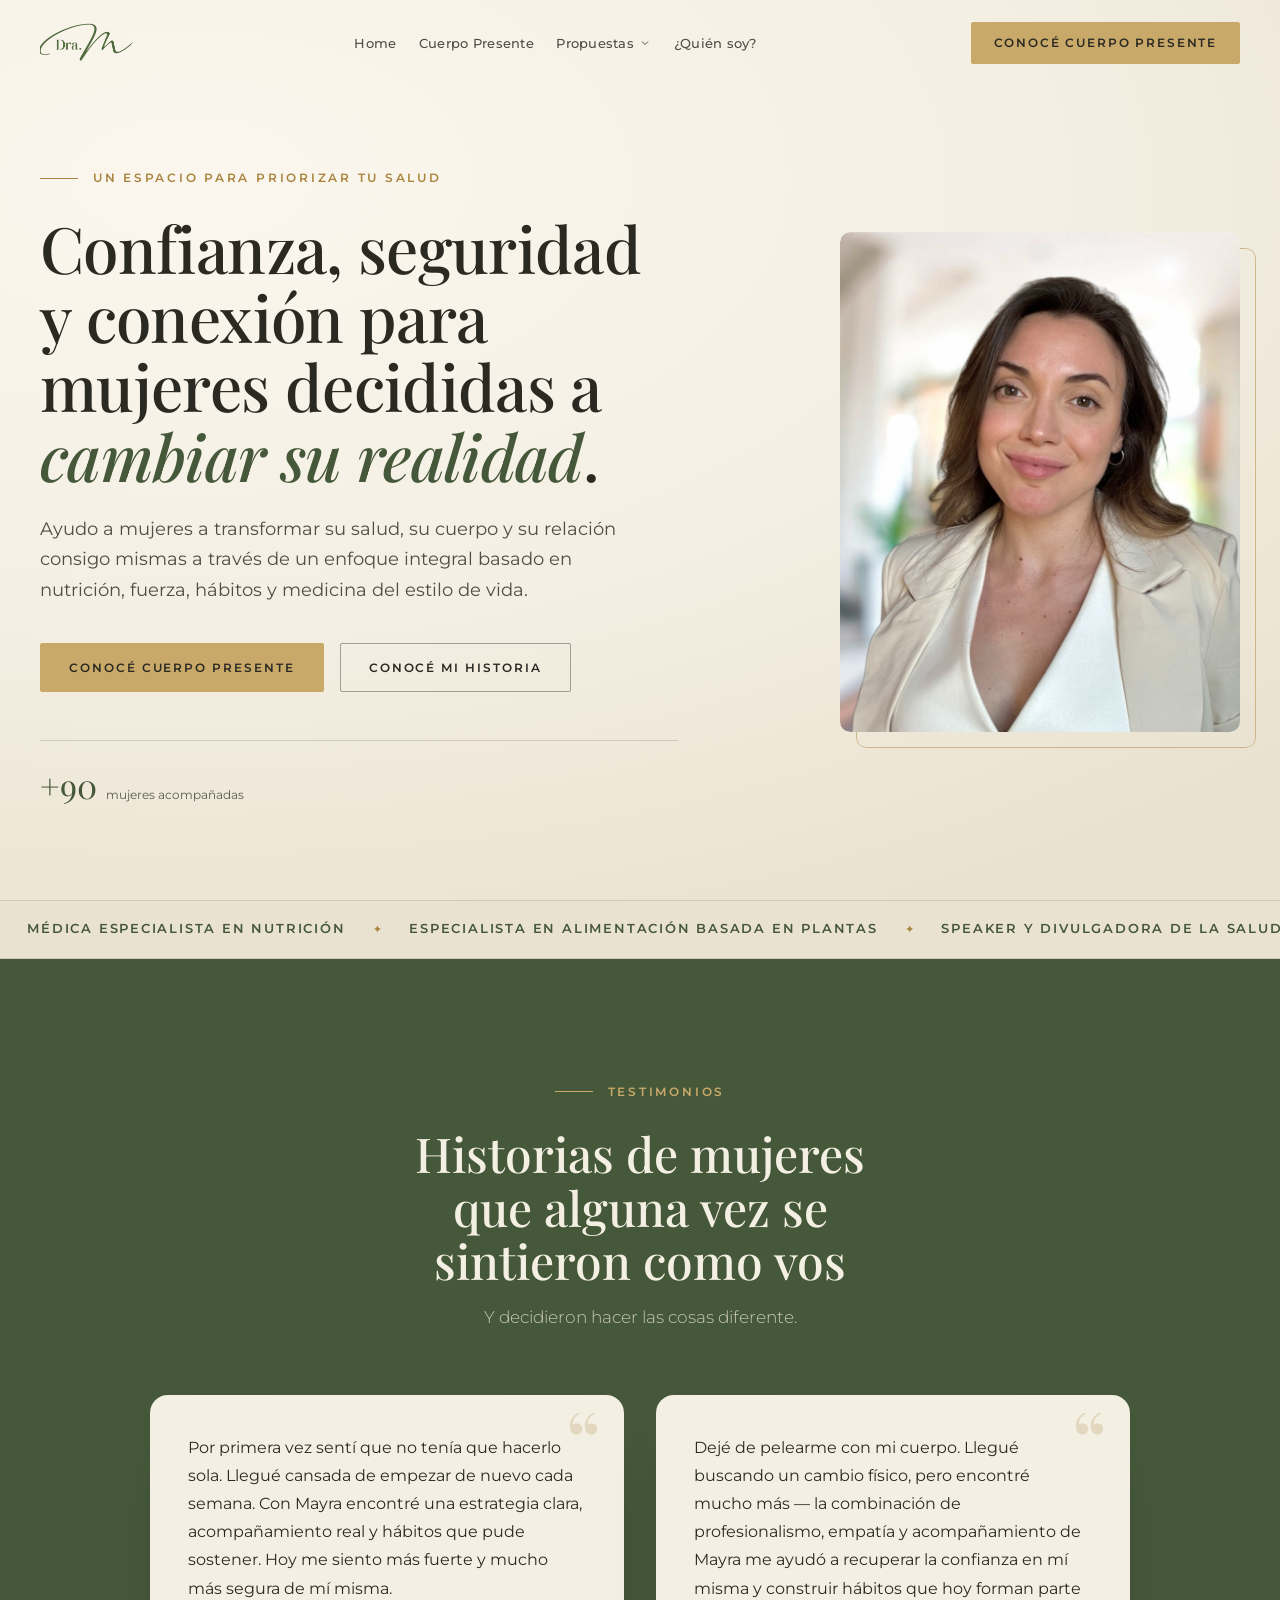
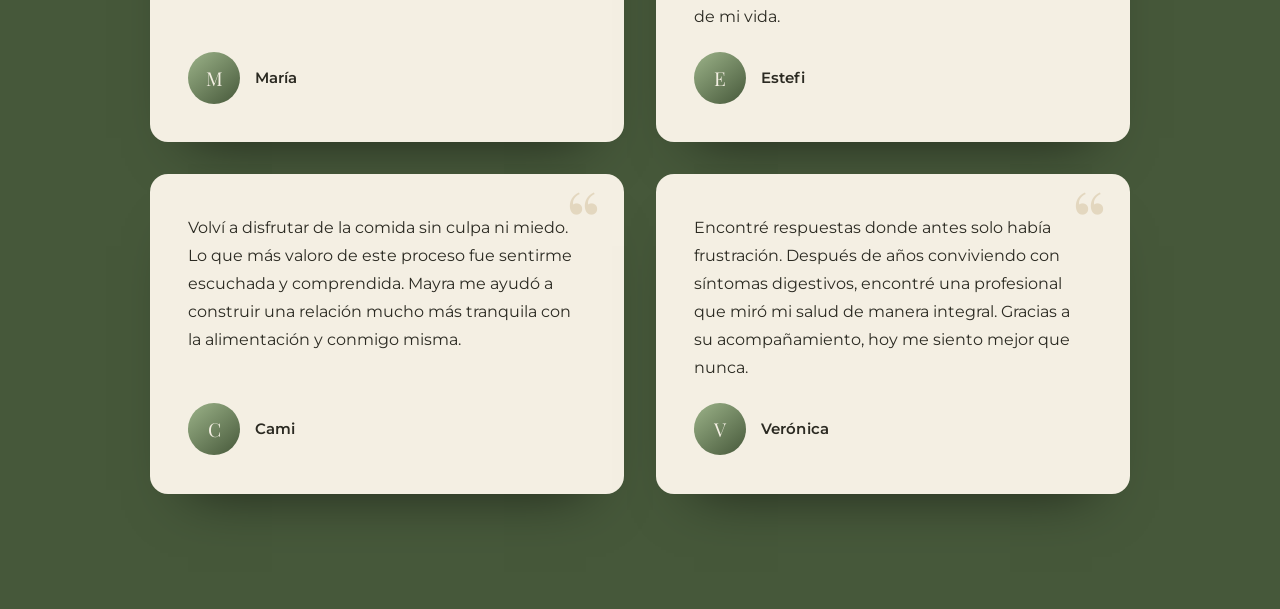
==== index.html @ 10504faf "Hero con retrato + banda de credenciales + sección testimonios - Hero a dos columnas con retrato (ef" ====
<!DOCTYPE html>
<html lang="es" class="no-js">
<head>
  <meta charset="UTF-8" />
  <meta name="viewport" content="width=device-width, initial-scale=1" />
  <title>Dra. Mayra González | Nutrición y Transformación Integral para Mujeres</title>
  <meta name="description" content="Médica especialista en nutrición. Ayudo a mujeres a transformar su salud, su cuerpo y su relación consigo mismas desde un enfoque integral: nutrición, fuerza, hábitos y medicina del estilo de vida." />
  <meta name="theme-color" content="#F4EFE3" />
  <link rel="icon" href="img/favicon.ico" sizes="any" />
  <link rel="icon" href="img/icon.png" type="image/png" />
  <link rel="apple-touch-icon" href="img/apple-icon.png" />

  <!-- Marca la clase js cuanto antes: sin JS, el contenido se ve igual -->
  <script>document.documentElement.className = document.documentElement.className.replace('no-js','js');</script>

  <link rel="preconnect" href="https://fonts.googleapis.com" />
  <link rel="preconnect" href="https://fonts.gstatic.com" crossorigin />
  <link href="https://fonts.googleapis.com/css2?family=Playfair+Display:ital,wght@0,400;0,500;0,600;1,400&family=Montserrat:wght@300;400;500;600&display=swap" rel="stylesheet" />

  <style>
    :root{
      --cream:#F4EFE3;
      --paper:#EAE2D0;
      --olive:#46583A;
      --sage:#9CB389;
      --ink:#2B2A22;
      --gold:#C9A96A;          /* dorado claro: solo sobre fondo oscuro */
      --gold-deep:#A9843F;     /* dorado con contraste: sobre crema */
      --hero-shade:rgba(31,29,22,.62);
      --hero-shade-strong:rgba(31,29,22,.82);
      --serif:"Playfair Display", Georgia, "Times New Roman", serif;
      --sans:"Montserrat", ui-sans-serif, system-ui, -apple-system, "Segoe UI", sans-serif;
    }

    *,*::before,*::after{box-sizing:border-box;}
    html{-webkit-text-size-adjust:100%;}
    body{
      margin:0;
      font-family:var(--sans);
      color:var(--ink);
      background:var(--cream);
      font-weight:400;
      line-height:1.6;
      -webkit-font-smoothing:antialiased;
    }
    img{max-width:100%;display:block;}
    a{color:inherit;}

    /* Accesible: saltar al contenido */
    .skip{
      position:absolute;left:-999px;top:0;z-index:200;
      background:var(--ink);color:var(--cream);
      padding:.75rem 1.25rem;border-radius:0 0 4px 0;text-decoration:none;
    }
    .skip:focus{left:0;}

    :focus-visible{
      outline:2px solid var(--gold);
      outline-offset:3px;
      border-radius:2px;
    }

    .wrap{width:min(1200px,100% - 3rem);margin-inline:auto;}

    /* ---------- Header ---------- */
    .site-header{
      position:absolute;inset:0 0 auto 0;z-index:50;
      padding-top:env(safe-area-inset-top);
    }
    .nav{
      display:flex;align-items:center;justify-content:space-between;gap:1.25rem;
      padding-block:1.25rem;flex-wrap:nowrap;
    }
    .brand{display:inline-flex;align-items:center;}
    .brand img{height:46px;width:auto;}
    .brand:focus-visible{outline-offset:6px;}

    .nav-links{
      display:flex;align-items:center;gap:1.4rem;list-style:none;margin:0;padding:0;
      flex-wrap:nowrap;
    }
    .nav-links a{
      text-decoration:none;color:rgba(43,42,34,.82);white-space:nowrap;
      font-size:.82rem;font-weight:500;letter-spacing:.02em;
      transition:color .25s ease;
    }
    .nav-links a:hover{color:var(--gold-deep);}

    /* Desplegable "Propuestas" */
    .has-menu{position:relative;}
    .nav-disclosure{
      display:inline-flex;align-items:center;gap:.35rem;
      background:none;border:0;cursor:pointer;padding:0;font-family:inherit;
      color:rgba(43,42,34,.82);font-size:.82rem;font-weight:500;letter-spacing:.02em;
      transition:color .25s ease;
    }
    .nav-disclosure:hover{color:var(--gold-deep);}
    .nav-disclosure svg{width:12px;height:12px;transition:transform .25s ease;}
    .has-menu:hover .nav-disclosure svg,
    .nav-disclosure[aria-expanded="true"] svg{transform:rotate(180deg);}

    .submenu{
      position:absolute;top:100%;left:50%;
      transform:translateX(-50%) translateY(8px);
      min-width:196px;list-style:none;margin:0;padding:.4rem;
      background:#FBF7EE;border:1px solid rgba(43,42,34,.1);border-radius:10px;
      box-shadow:0 20px 40px -22px rgba(43,42,34,.45);
      opacity:0;visibility:hidden;pointer-events:none;
      transition:opacity .2s ease,transform .2s ease;
      z-index:60;
    }
    .has-menu:hover .submenu,
    .has-menu:focus-within .submenu,
    .submenu.open{
      opacity:1;visibility:visible;pointer-events:auto;
      transform:translateX(-50%) translateY(4px);
    }
    /* puente invisible para no perder el hover en el hueco */
    .has-menu::after{content:"";position:absolute;top:100%;left:0;right:0;height:12px;}
    .submenu a{
      display:block;padding:.55rem .7rem;border-radius:6px;text-decoration:none;
      color:rgba(43,42,34,.85);font-size:.82rem;white-space:nowrap;
      transition:background-color .2s ease,color .2s ease;
    }
    .submenu a:hover{background:var(--paper);color:var(--olive);}

    .btn{
      display:inline-flex;align-items:center;justify-content:center;gap:.55em;
      font-family:var(--sans);font-weight:600;
      font-size:.72rem;letter-spacing:.16em;text-transform:uppercase;
      padding:.95em 1.9em;border-radius:2px;text-decoration:none;cursor:pointer;
      transition:background-color .28s ease,color .28s ease,border-color .28s ease,transform .28s ease;
      touch-action:manipulation;
    }
    .btn-primary{
      background:var(--gold);color:var(--ink);border:1px solid var(--gold);
    }
    .btn-primary:hover{background:#d9bd83;border-color:#d9bd83;}
    .btn-ghost{
      background:transparent;color:var(--ink);border:1px solid rgba(43,42,34,.4);
    }
    .btn-ghost:hover{border-color:var(--olive);color:var(--olive);}

    .nav-cta{white-space:nowrap;}

    /* Botón hamburguesa (solo móvil) */
    .nav-toggle{
      display:none;background:none;border:0;cursor:pointer;padding:.4rem;
      color:var(--ink);
    }
    .nav-toggle svg{display:block;width:26px;height:26px;}

    /* ---------- Hero ---------- */
    .hero{
      position:relative;
      min-height:100svh;
      display:flex;align-items:center;
      color:var(--ink);
      overflow:hidden;
      padding-block:8rem 4rem;
    }
    .hero::before{
      content:"";position:absolute;inset:0;
      background:
        radial-gradient(120% 90% at 15% 20%, #FBF7EE 0%, var(--cream) 55%, var(--paper) 100%);
      z-index:0;
    }
    .hero-inner{
      position:relative;z-index:1;
      display:grid;grid-template-columns:1.05fr .82fr;
      gap:clamp(2rem,5vw,5rem);align-items:center;
    }
    .hero-copy{max-width:40rem;}

    .hero-portrait{
      position:relative;margin:0;justify-self:end;align-self:center;
      width:100%;max-width:400px;aspect-ratio:4/5;
    }
    .hero-portrait img{
      position:relative;z-index:1;width:100%;height:100%;
      object-fit:cover;object-position:center 20%;
      border-radius:10px;
      box-shadow:0 34px 60px -34px rgba(43,42,34,.5);
    }
    .hero-portrait::before{
      content:"";position:absolute;inset:0;z-index:0;
      transform:translate(16px,16px);
      border:1px solid var(--gold-deep);opacity:.5;
      border-radius:10px;
    }

    .eyebrow{
      display:inline-flex;align-items:center;gap:.9rem;
      font-size:.72rem;letter-spacing:.24em;text-transform:uppercase;
      color:var(--gold-deep);font-weight:600;margin:0 0 1.6rem;
    }
    .eyebrow::before{
      content:"";width:2.4rem;height:1px;background:var(--gold-deep);display:inline-block;
    }

    .hero h1{
      font-family:var(--serif);
      font-weight:500;
      font-size:clamp(2.3rem,5.4vw,4rem);
      line-height:1.08;
      letter-spacing:-.01em;
      margin:0 0 1.5rem;
      text-wrap:balance;
    }
    .hero h1 em{font-style:italic;color:var(--olive);}

    .hero-lead{
      font-size:clamp(1rem,1.4vw,1.15rem);
      line-height:1.7;
      color:rgba(43,42,34,.82);
      max-width:36rem;
      font-weight:400;
      margin:0 0 2.4rem;
    }

    .hero-actions{display:flex;flex-wrap:wrap;gap:1rem;align-items:center;}
    .btn-lg{font-size:.76rem;padding:1.1em 2.3em;}

    /* Prueba social / credibilidad */
    .trust{
      display:flex;flex-wrap:wrap;align-items:center;gap:1.5rem 2.2rem;
      margin-top:3rem;padding-top:1.8rem;
      border-top:1px solid rgba(43,42,34,.16);
    }
    .trust-stat{display:flex;align-items:baseline;gap:.55rem;flex:none;}
    .trust-stat .num{
      font-family:var(--serif);font-size:2.1rem;line-height:1;color:var(--olive);
      font-variant-numeric:tabular-nums;
    }
    .trust-stat .lbl{
      font-size:.78rem;line-height:1.25;color:rgba(43,42,34,.75);max-width:9rem;
    }
    .trust-divider{width:1px;align-self:stretch;min-height:3.6rem;background:rgba(43,42,34,.16);}
    .trust-creds{list-style:none;margin:0;padding:0;display:flex;flex-direction:column;gap:.55rem;}
    .trust-cred{
      display:flex;align-items:center;gap:.55rem;margin:0;
      font-size:.82rem;color:rgba(43,42,34,.8);letter-spacing:.01em;
    }
    .trust-cred svg{width:15px;height:15px;color:var(--gold-deep);flex:none;}

    /* Indicador de scroll */
    .scroll-cue{
      position:absolute;left:50%;bottom:1.6rem;transform:translateX(-50%);
      z-index:1;display:flex;flex-direction:column;align-items:center;gap:.5rem;
      color:rgba(43,42,34,.5);font-size:.62rem;letter-spacing:.22em;text-transform:uppercase;
    }
    .scroll-cue span{width:1px;height:2.4rem;background:linear-gradient(rgba(43,42,34,.45),transparent);}

    /* ---------- Reveal (mejora progresiva; sin JS todo se ve) ---------- */
    .js .reveal{opacity:0;transform:translateY(22px);}
    .reveal.in{opacity:1;transform:none;transition:opacity .9s ease,transform .9s ease;}
    /* Entrada del retrato: se revela de izquierda a derecha, como una ventana */
    .js .hero-portrait img,
    .js .hero-portrait::before{
      animation:windowReveal 1.25s cubic-bezier(.76,0,.24,1) .2s both;
    }
    @keyframes windowReveal{
      from{clip-path:inset(0 100% 0 0 round 10px);}
      to{clip-path:inset(0 0 0 0 round 10px);}
    }

    /* ---------- Banda de credenciales (marquee) ---------- */
    .marquee{
      overflow:hidden;background:var(--paper);
      border-block:1px solid rgba(43,42,34,.12);
      padding-block:1.15rem;
    }
    .marquee-track{
      display:flex;width:max-content;
      animation:marqueeScroll 38s linear infinite;
    }
    .marquee:hover .marquee-track{animation-play-state:paused;}
    .marquee-group{display:flex;align-items:center;flex:none;}
    .m-item{
      font-size:.8rem;letter-spacing:.14em;text-transform:uppercase;
      color:var(--olive);font-weight:600;white-space:nowrap;padding-inline:1.7rem;
    }
    .m-sep{color:var(--gold-deep);font-size:.7rem;}
    @keyframes marqueeScroll{
      from{transform:translateX(0);}
      to{transform:translateX(-50%);}
    }

    /* ---------- Testimonios ---------- */
    .testimonios{
      background:var(--olive);color:var(--cream);
      padding-block:clamp(4.5rem,9vw,8rem);
    }
    .eyebrow--light{color:var(--gold);justify-content:center;}
    .eyebrow--light::before{background:var(--gold);}
    .testi-head{text-align:center;max-width:42rem;margin:0 auto clamp(2.75rem,5vw,4.25rem);}
    .testi-head h2{
      font-family:var(--serif);font-weight:500;
      font-size:clamp(1.9rem,3.8vw,3rem);line-height:1.12;
      margin:0 0 1rem;text-wrap:balance;color:var(--cream);
    }
    .testi-sub{margin:0;font-size:1.05rem;font-weight:300;color:rgba(244,239,227,.75);}

    .testi-grid{
      display:grid;grid-template-columns:repeat(2,1fr);
      gap:clamp(1.25rem,2.5vw,2rem);max-width:980px;margin-inline:auto;
    }
    .testi-card{
      position:relative;margin:0;display:flex;flex-direction:column;gap:1.4rem;
      background:var(--cream);color:var(--ink);
      border-radius:18px;padding:clamp(1.75rem,3vw,2.5rem);
      box-shadow:0 34px 55px -38px rgba(0,0,0,.6);
      overflow:hidden;
    }
    .testi-card::before{
      content:"\201C";position:absolute;top:.1rem;right:1.4rem;
      font-family:var(--serif);font-size:5.5rem;line-height:1;
      color:var(--gold-deep);opacity:.22;
    }
    .testi-quote{
      margin:0;font-size:1.02rem;line-height:1.72;position:relative;z-index:1;
    }
    .testi-person{display:flex;align-items:center;gap:.9rem;margin-top:auto;}
    .testi-avatar{
      width:52px;height:52px;border-radius:50%;flex:none;overflow:hidden;
      display:grid;place-items:center;
      background:linear-gradient(140deg,var(--sage),var(--olive));
      color:var(--cream);font-family:var(--serif);font-size:1.2rem;
    }
    .testi-avatar img{width:100%;height:100%;object-fit:cover;}
    .testi-name{font-weight:600;font-size:.95rem;letter-spacing:.01em;}

    /* Tarjetas placeholder (para completar después) */
    .testi-card.is-placeholder{background:#EFE8D6;}
    .testi-quote.ph{color:rgba(43,42,34,.5);font-style:italic;}
    .testi-avatar.ph{
      background:transparent;border:1.5px dashed rgba(43,42,34,.3);
      color:rgba(43,42,34,.45);font-family:var(--sans);font-weight:400;
    }
    .testi-name.ph{color:rgba(43,42,34,.5);font-style:italic;font-weight:500;}

    @media (max-width:720px){
      .testi-grid{grid-template-columns:1fr;max-width:34rem;}
    }
    .reveal.d1{transition-delay:.08s;}
    .reveal.d2{transition-delay:.16s;}
    .reveal.d3{transition-delay:.24s;}
    .reveal.d4{transition-delay:.32s;}

    /* ---------- Móvil ---------- */
    @media (max-width:920px){
      .nav-toggle{display:inline-flex;}
      .nav-links,.nav-cta{display:none;}
      .nav-links.open{
        display:flex;flex-direction:column;align-items:flex-start;gap:1.25rem;
        position:absolute;top:100%;left:0;right:0;
        background:var(--ink);padding:1.5rem;
      }
      .nav-links.open a{color:var(--cream);font-size:1rem;}
      .nav-links.open .has-menu{width:100%;}
      .nav-links.open .nav-disclosure{color:var(--cream);font-size:1rem;}
      .nav-links.open .has-menu::after{display:none;}
      .nav-links.open .submenu{
        position:static;transform:none;opacity:1;visibility:visible;pointer-events:auto;
        background:transparent;border:0;box-shadow:none;padding:.5rem 0 0 1rem;min-width:0;
      }
      .nav-links.open .submenu a{color:rgba(244,239,227,.82);font-size:.95rem;padding:.4rem 0;}
      .hero{padding-block:7rem 5rem;}
      .trust{gap:1.2rem 1.5rem;}
      .trust-divider{display:none;}
    }

    @media (max-width:820px){
      .hero{padding-block:6.5rem 4rem;}
      .hero-inner{grid-template-columns:1fr;gap:2.5rem;text-align:center;}
      .hero-copy{max-width:38rem;margin-inline:auto;}
      .eyebrow{justify-content:center;}
      .hero-lead{margin-inline:auto;}
      .hero-actions,.trust{justify-content:center;}
      .hero-portrait{order:-1;justify-self:center;max-width:290px;}
      .hero-portrait::before{transform:translate(12px,12px);}
    }

    @media (prefers-reduced-motion:reduce){
      *{animation:none !important;}
      .reveal,.reveal.in{opacity:1 !important;transform:none !important;transition:none !important;}
      html{scroll-behavior:auto;}
    }
  </style>
</head>
<body>
  <a class="skip" href="#hero">Saltar al contenido</a>

  <header class="site-header">
    <div class="wrap nav">
      <a class="brand" href="/" aria-label="Dra. Mayra González — inicio">
        <img src="img/logo.png" alt="Dra. Mayra González" width="800" height="366" />
      </a>

      <nav aria-label="Navegación principal">
        <ul class="nav-links" id="menu">
          <li><a href="/">Home</a></li>
          <li><a href="https://dramayragonzalez.vercel.app/cuerpo-presente">Cuerpo Presente</a></li>
          <li class="has-menu">
            <button class="nav-disclosure" type="button" aria-expanded="false" aria-haspopup="true" aria-controls="submenu-propuestas">
              Propuestas
              <svg viewBox="0 0 24 24" fill="none" stroke="currentColor" stroke-width="2" aria-hidden="true"><polyline points="6 9 12 15 18 9"/></svg>
            </button>
            <ul class="submenu" id="submenu-propuestas">
              <li><a href="https://dramayragonzalez.vercel.app/mentorias-1-1">Mentorías 1:1</a></li>
              <li><a href="https://dramayragonzalez.vercel.app/cursos-y-talleres">Cursos &amp; Talleres</a></li>
            </ul>
          </li>
          <li><a href="https://dramayragonzalez.vercel.app/quien-soy">¿Quién soy?</a></li>
        </ul>
      </nav>

      <a class="btn btn-primary nav-cta" href="https://dramayragonzalez.vercel.app/cuerpo-presente">Conocé Cuerpo Presente</a>

      <button class="nav-toggle" type="button" aria-label="Abrir menú" aria-expanded="false" aria-controls="menu">
        <svg viewBox="0 0 24 24" fill="none" stroke="currentColor" stroke-width="1.6" aria-hidden="true">
          <line x1="3" y1="7" x2="21" y2="7"/><line x1="3" y1="12" x2="21" y2="12"/><line x1="3" y1="17" x2="21" y2="17"/>
        </svg>
      </button>
    </div>
  </header>

  <main id="hero">
    <section class="hero" aria-labelledby="hero-title">
      <div class="wrap hero-inner">
        <div class="hero-copy">
          <p class="eyebrow reveal">Un espacio para priorizar tu salud</p>

          <h1 id="hero-title" class="reveal d1">
            Confianza, seguridad y conexión para mujeres decididas a <em>cambiar su realidad</em>.
          </h1>

          <p class="hero-lead reveal d2">
            Ayudo a mujeres a transformar su salud, su cuerpo y su relación consigo mismas
            a través de un enfoque integral basado en nutrición, fuerza, hábitos y medicina
            del estilo de vida.
          </p>

          <div class="hero-actions reveal d3">
            <a class="btn btn-primary btn-lg" href="https://dramayragonzalez.vercel.app/cuerpo-presente">Conocé Cuerpo Presente</a>
            <a class="btn btn-ghost btn-lg" href="https://dramayragonzalez.vercel.app/quien-soy">Conocé mi historia</a>
          </div>

          <div class="trust reveal d4">
            <div class="trust-stat">
              <span class="num">+90</span>
              <span class="lbl">mujeres acompañadas</span>
            </div>
          </div>
        </div>

        <figure class="hero-portrait">
          <img src="img/dra-mayra.png" alt="Dra. Mayra González, médica especialista en nutrición" width="1024" height="1024" />
        </figure>
      </div>
    </section>

    <!-- Banda de credenciales en loop infinito -->
    <section class="marquee" aria-label="Credenciales de la Dra. Mayra González">
      <div class="marquee-track">
        <div class="marquee-group">
          <span class="m-item">Médica especialista en Nutrición</span><span class="m-sep" aria-hidden="true">✦</span>
          <span class="m-item">Especialista en Alimentación Basada en Plantas</span><span class="m-sep" aria-hidden="true">✦</span>
          <span class="m-item">Speaker y Divulgadora de la salud</span><span class="m-sep" aria-hidden="true">✦</span>
          <span class="m-item">Médica especialista en Nutrición</span><span class="m-sep" aria-hidden="true">✦</span>
          <span class="m-item">Especialista en Alimentación Basada en Plantas</span><span class="m-sep" aria-hidden="true">✦</span>
          <span class="m-item">Speaker y Divulgadora de la salud</span><span class="m-sep" aria-hidden="true">✦</span>
        </div>
        <div class="marquee-group" aria-hidden="true">
          <span class="m-item">Médica especialista en Nutrición</span><span class="m-sep">✦</span>
          <span class="m-item">Especialista en Alimentación Basada en Plantas</span><span class="m-sep">✦</span>
          <span class="m-item">Speaker y Divulgadora de la salud</span><span class="m-sep">✦</span>
          <span class="m-item">Médica especialista en Nutrición</span><span class="m-sep">✦</span>
          <span class="m-item">Especialista en Alimentación Basada en Plantas</span><span class="m-sep">✦</span>
          <span class="m-item">Speaker y Divulgadora de la salud</span><span class="m-sep">✦</span>
        </div>
      </div>
    </section>

    <section class="testimonios" aria-labelledby="testi-title">
      <div class="wrap">
        <div class="testi-head reveal">
          <p class="eyebrow eyebrow--light">Testimonios</p>
          <h2 id="testi-title">Historias de mujeres que alguna vez se sintieron como vos</h2>
          <p class="testi-sub">Y decidieron hacer las cosas diferente.</p>
        </div>

        <div class="testi-grid">
          <!-- Testimonio 1 (real) -->
          <figure class="testi-card reveal d1">
            <blockquote class="testi-quote">Por primera vez sentí que no tenía que hacerlo sola. Llegué cansada de empezar de nuevo cada semana. Con Mayra encontré una estrategia clara, acompañamiento real y hábitos que pude sostener. Hoy me siento más fuerte y mucho más segura de mí misma.</blockquote>
            <figcaption class="testi-person">
              <!-- FOTO: reemplazá este div por <img src="img/testi-maria.jpg" alt="María" /> -->
              <div class="testi-avatar" aria-hidden="true">M</div>
              <span class="testi-name">María</span>
            </figcaption>
          </figure>

          <!-- Testimonio 2 (real) -->
          <figure class="testi-card reveal d2">
            <blockquote class="testi-quote">Dejé de pelearme con mi cuerpo. Llegué buscando un cambio físico, pero encontré mucho más — la combinación de profesionalismo, empatía y acompañamiento de Mayra me ayudó a recuperar la confianza en mí misma y construir hábitos que hoy forman parte de mi vida.</blockquote>
            <figcaption class="testi-person">
              <!-- FOTO: reemplazá este div por <img src="img/testi-estefi.jpg" alt="Estefi" /> -->
              <div class="testi-avatar" aria-hidden="true">E</div>
              <span class="testi-name">Estefi</span>
            </figcaption>
          </figure>

          <!-- Testimonio 3 (real) -->
          <figure class="testi-card reveal d3">
            <blockquote class="testi-quote">Volví a disfrutar de la comida sin culpa ni miedo. Lo que más valoro de este proceso fue sentirme escuchada y comprendida. Mayra me ayudó a construir una relación mucho más tranquila con la alimentación y conmigo misma.</blockquote>
            <figcaption class="testi-person">
              <!-- FOTO: reemplazá este div por <img src="img/testi-cami.jpg" alt="Cami" /> -->
              <div class="testi-avatar" aria-hidden="true">C</div>
              <span class="testi-name">Cami</span>
            </figcaption>
          </figure>

          <!-- Testimonio 4 (real) -->
          <figure class="testi-card reveal d4">
            <blockquote class="testi-quote">Encontré respuestas donde antes solo había frustración. Después de años conviviendo con síntomas digestivos, encontré una profesional que miró mi salud de manera integral. Gracias a su acompañamiento, hoy me siento mejor que nunca.</blockquote>
            <figcaption class="testi-person">
              <!-- FOTO: reemplazá este div por <img src="img/testi-veronica.jpg" alt="Verónica" /> -->
              <div class="testi-avatar" aria-hidden="true">V</div>
              <span class="testi-name">Verónica</span>
            </figcaption>
          </figure>
        </div>
      </div>
    </section>
  </main>

  <script>
    // Menú móvil
    (function(){
      var btn = document.querySelector('.nav-toggle');
      var menu = document.getElementById('menu');
      if(btn && menu){
        btn.addEventListener('click', function(){
          var open = menu.classList.toggle('open');
          btn.setAttribute('aria-expanded', open ? 'true' : 'false');
          btn.setAttribute('aria-label', open ? 'Cerrar menú' : 'Abrir menú');
        });
      }
    })();

    // Desplegable "Propuestas" (clic para teclado/touch)
    (function(){
      var disc = document.querySelector('.nav-disclosure');
      var sub = document.getElementById('submenu-propuestas');
      if(!disc || !sub) return;
      disc.addEventListener('click', function(e){
        e.preventDefault();
        var open = sub.classList.toggle('open');
        disc.setAttribute('aria-expanded', open ? 'true' : 'false');
      });
      document.addEventListener('click', function(e){
        if(!disc.parentNode.contains(e.target)){
          sub.classList.remove('open'); disc.setAttribute('aria-expanded','false');
        }
      });
      document.addEventListener('keydown', function(e){
        if(e.key === 'Escape'){
          sub.classList.remove('open'); disc.setAttribute('aria-expanded','false');
        }
      });
    })();

    // Reveal como mejora progresiva (respeta reduced-motion)
    (function(){
      var reduce = window.matchMedia('(prefers-reduced-motion: reduce)').matches;
      var els = document.querySelectorAll('.reveal');
      if(reduce || !('IntersectionObserver' in window)){
        els.forEach(function(el){ el.classList.add('in'); });
        return;
      }
      var io = new IntersectionObserver(function(entries){
        entries.forEach(function(e){
          if(e.isIntersecting){ e.target.classList.add('in'); io.unobserve(e.target); }
        });
      }, {threshold:.15});
      els.forEach(function(el){ io.observe(el); });
    })();
  </script>
</body>
</html>
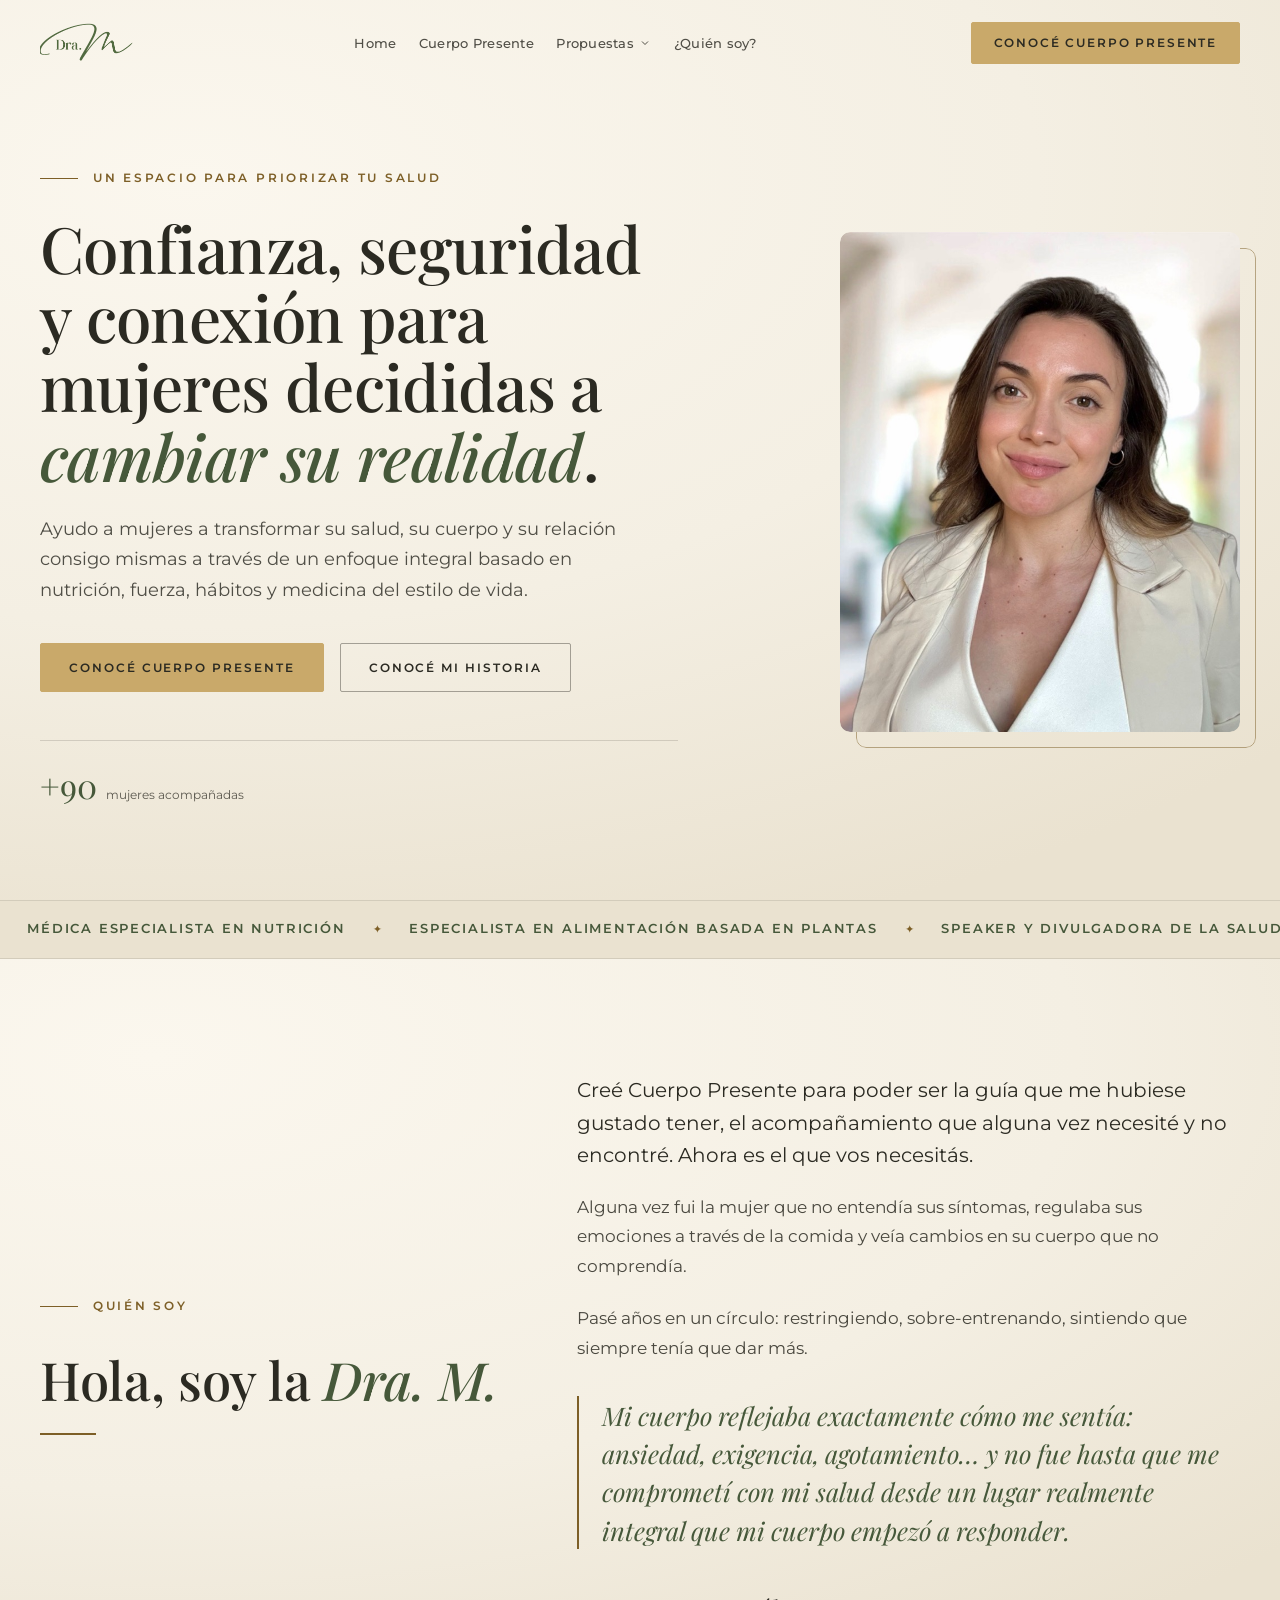
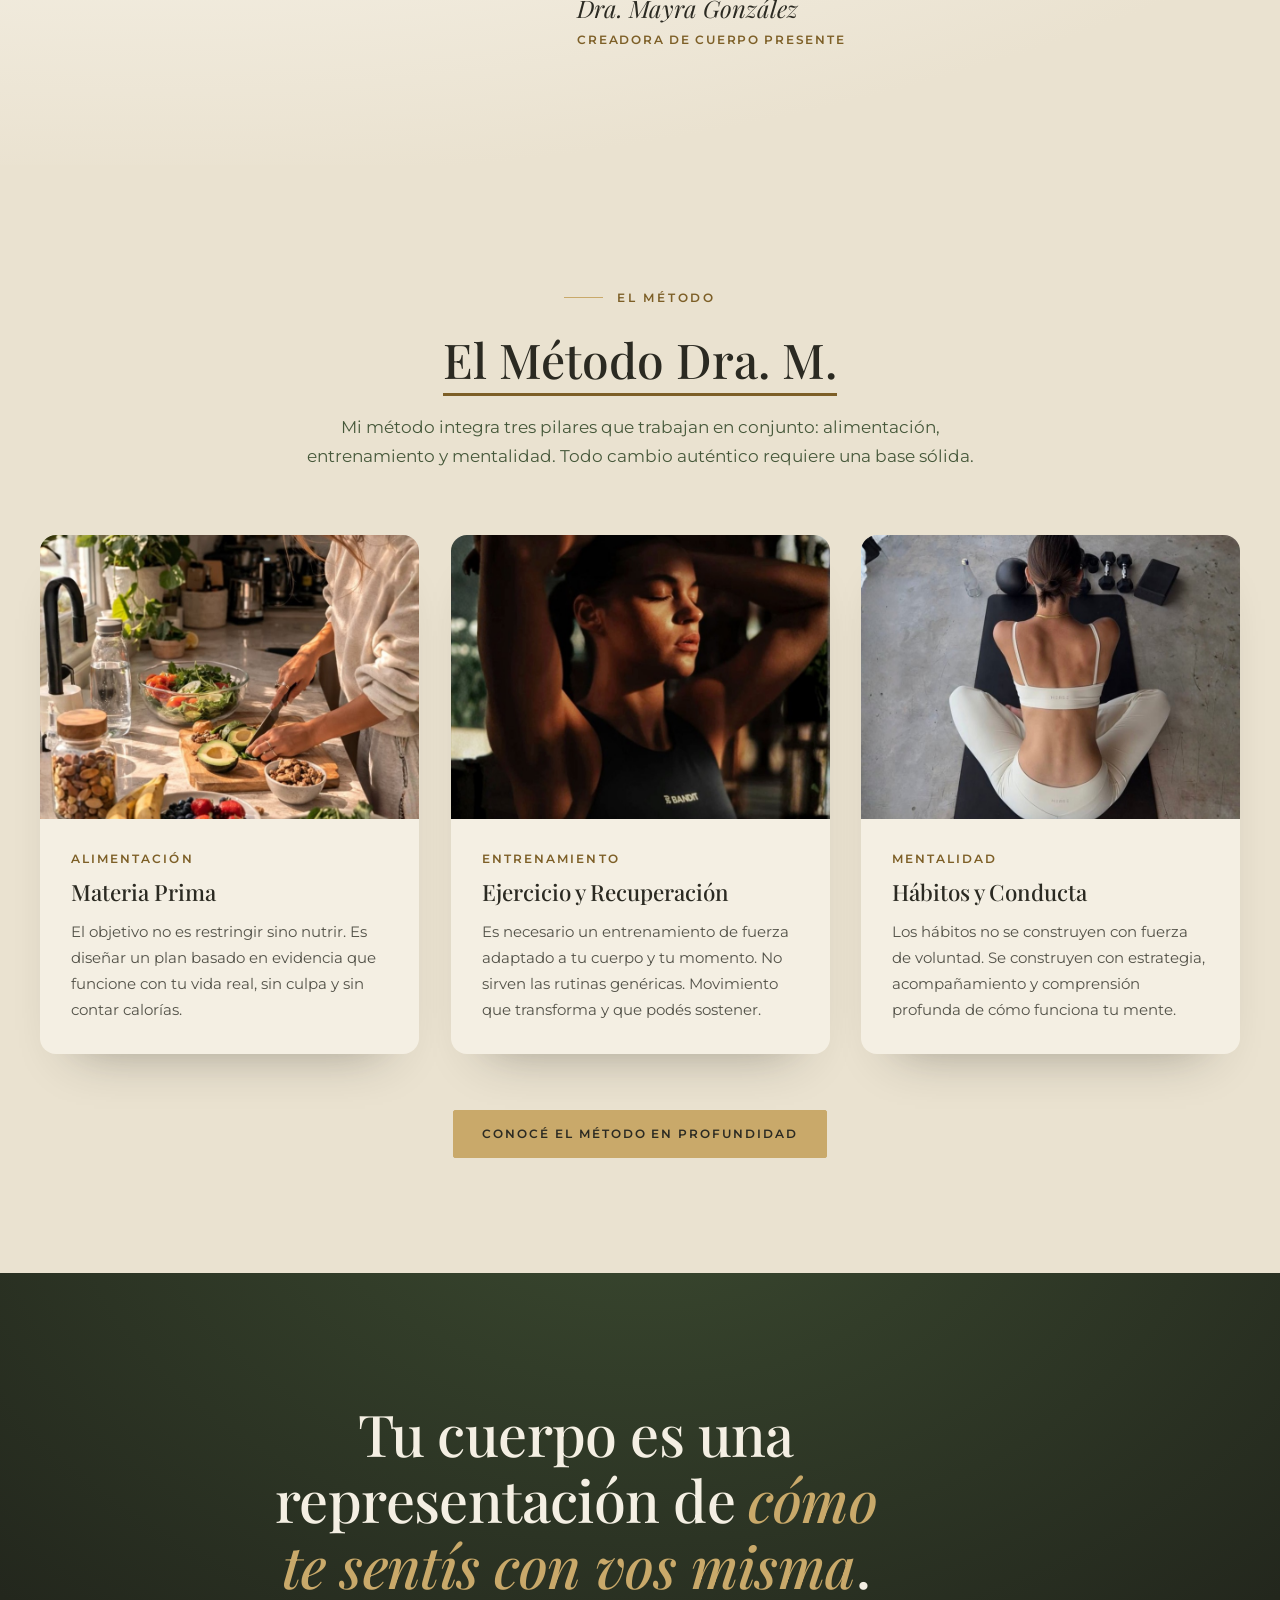
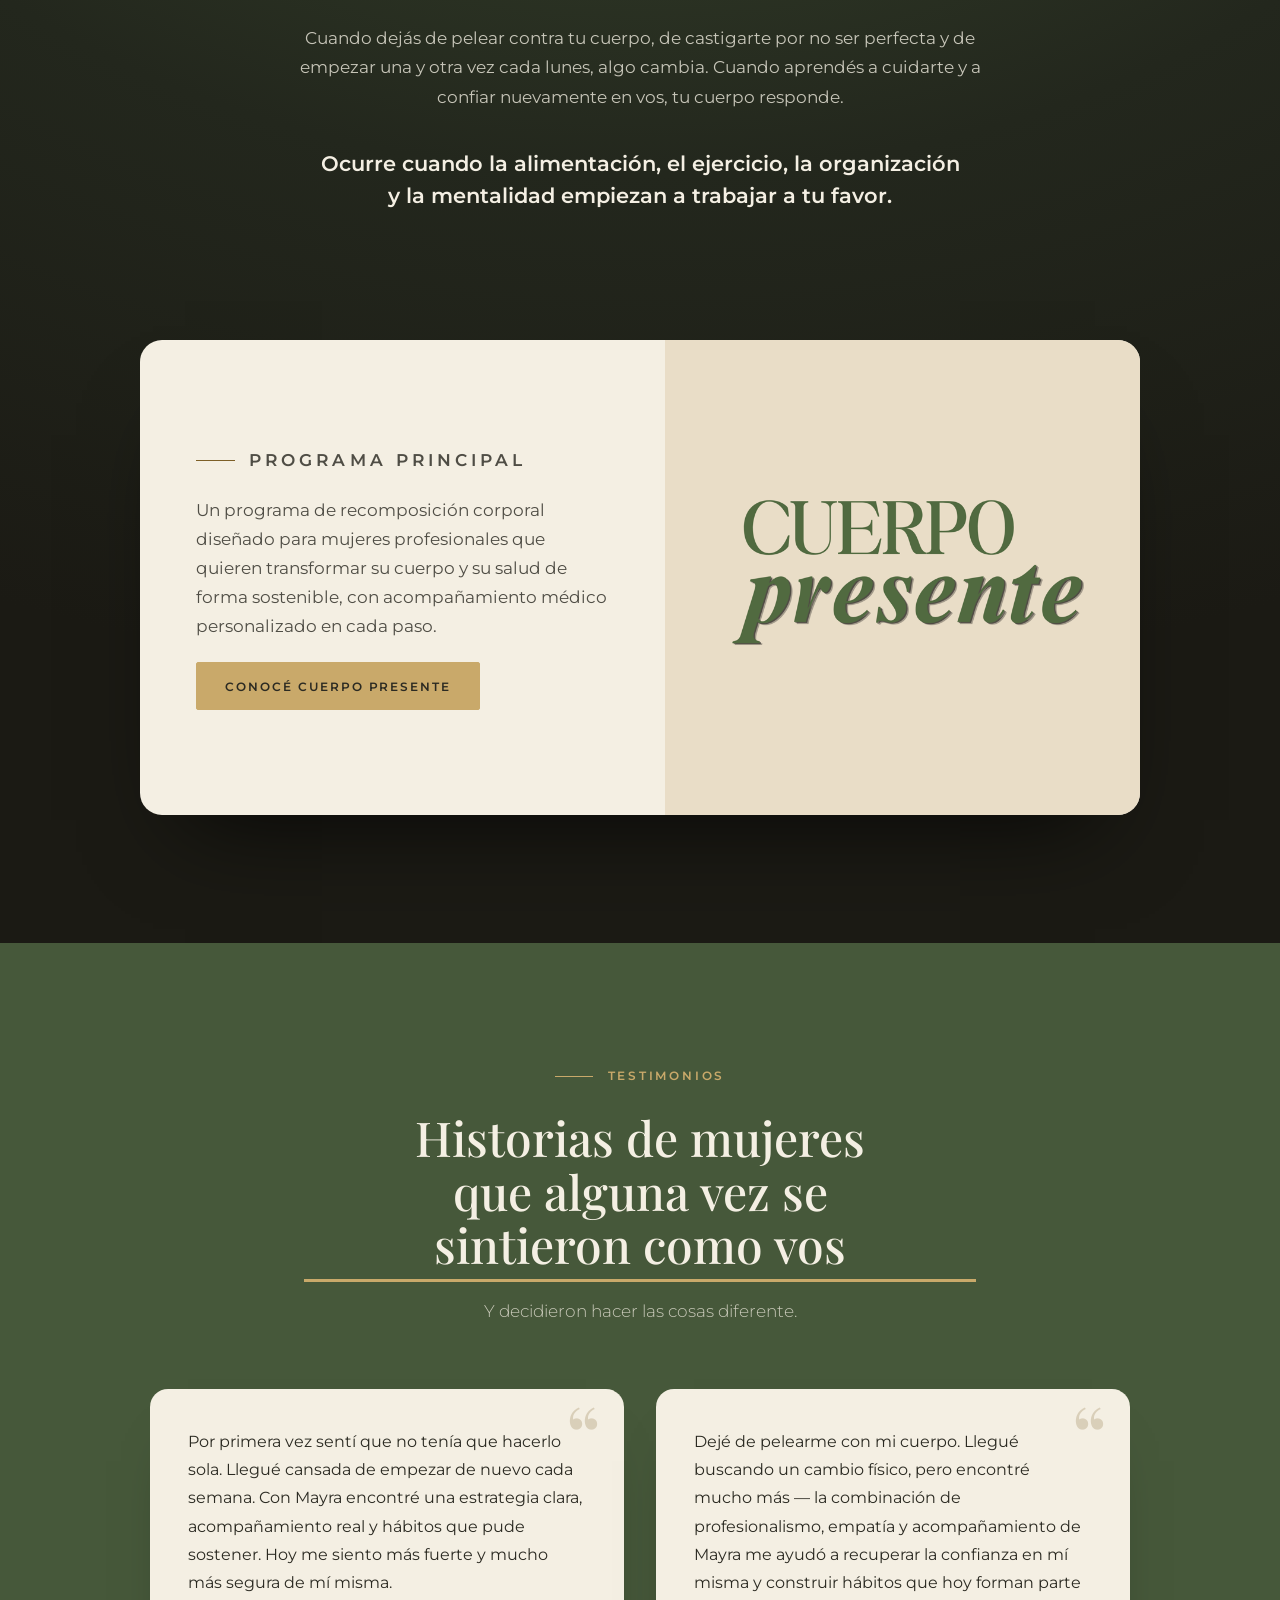
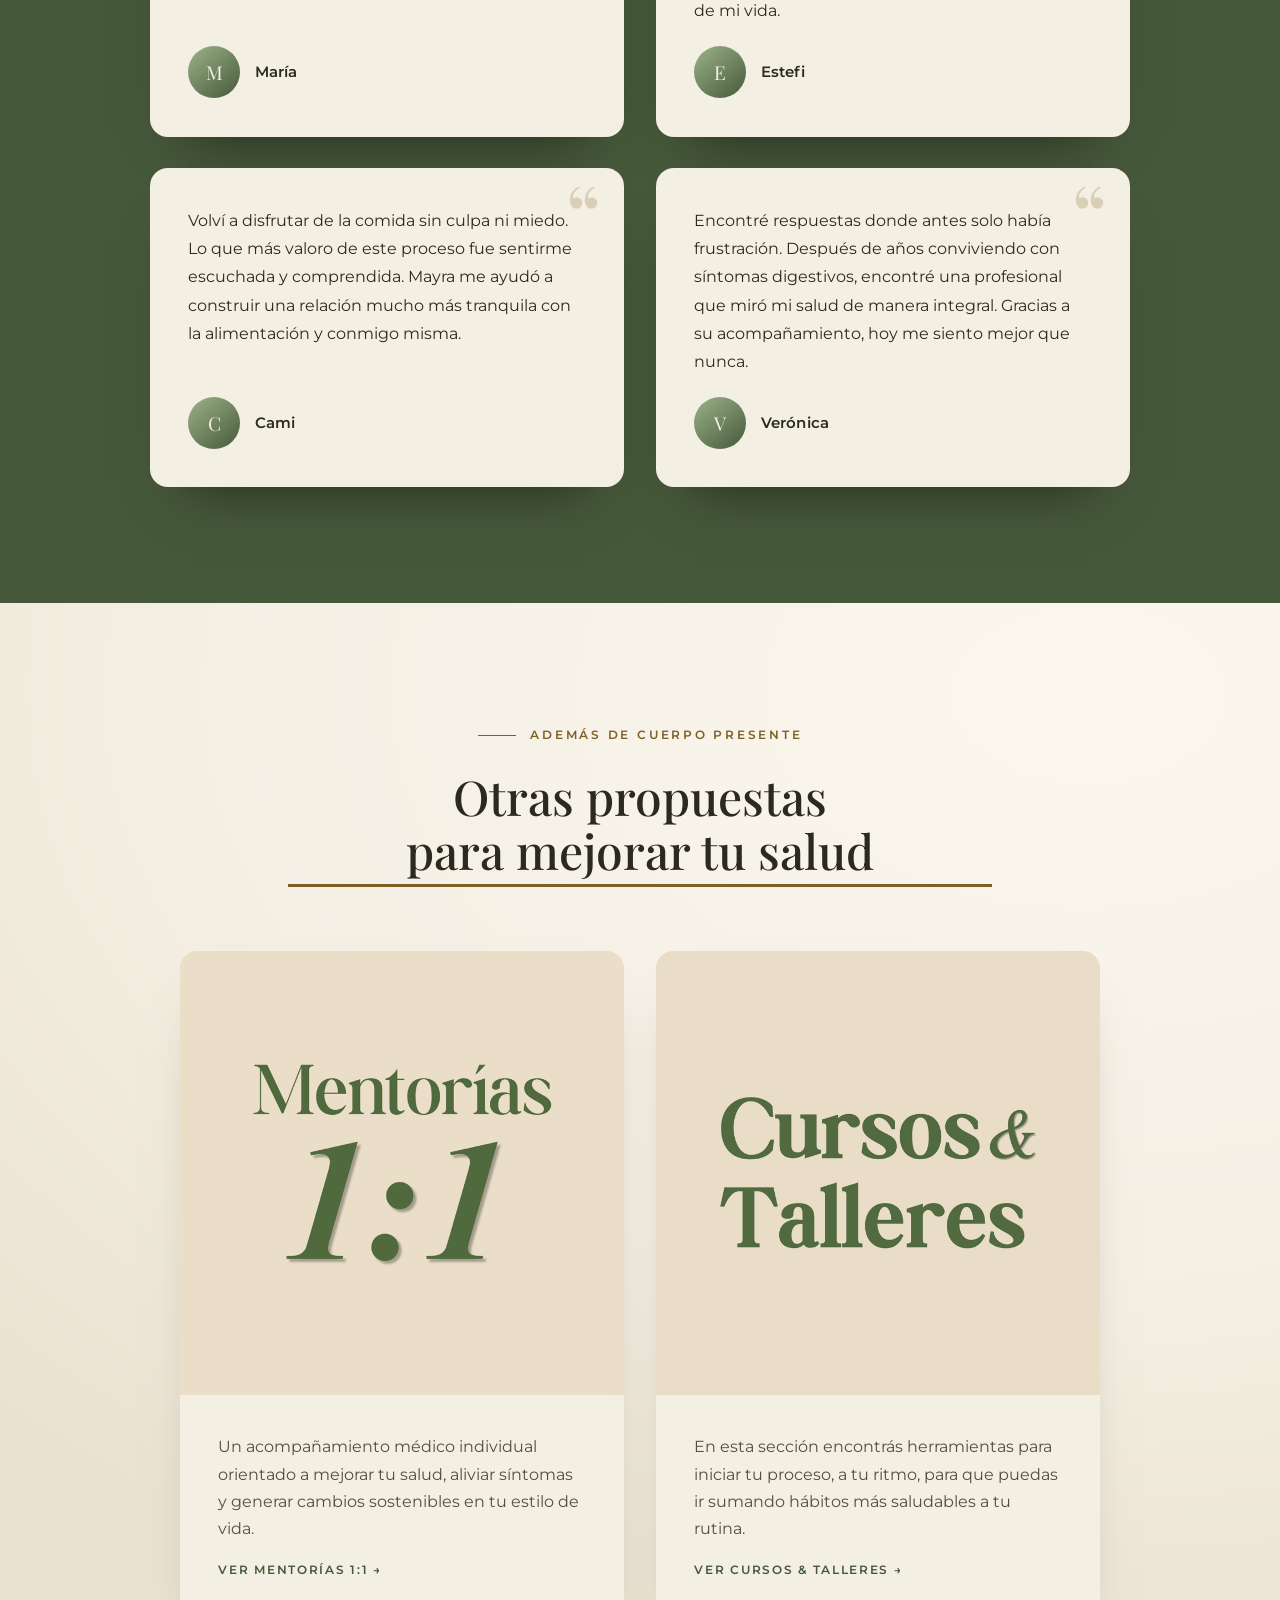
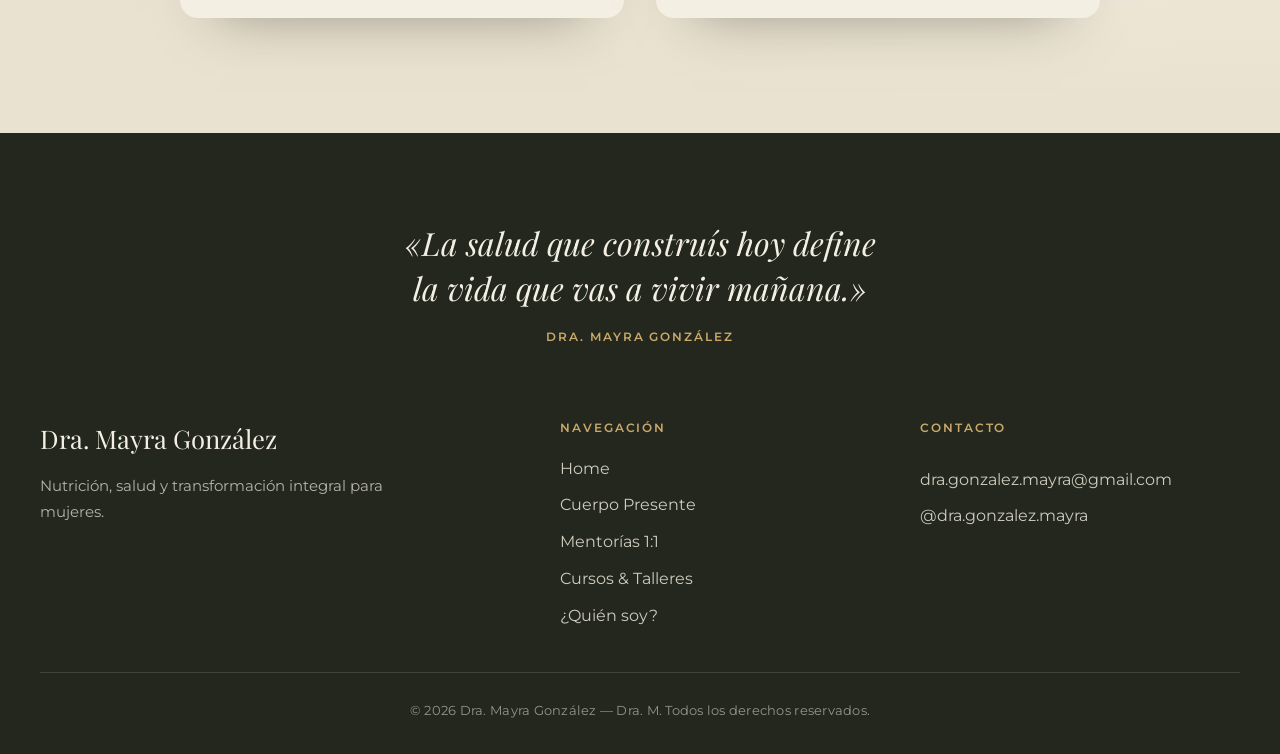
==== commit 9b2b8fa0: "Sitio multipágina completo + scroll effects - Páginas: Home, Cuerpo Presente, Mentorías (hub) + Salu" ====
--- a/index.html
+++ b/index.html
@@ -17,376 +17,7 @@
   <link rel="preconnect" href="https://fonts.gstatic.com" crossorigin />
   <link href="https://fonts.googleapis.com/css2?family=Playfair+Display:ital,wght@0,400;0,500;0,600;1,400&family=Montserrat:wght@300;400;500;600&display=swap" rel="stylesheet" />
 
-  <style>
-    :root{
-      --cream:#F4EFE3;
-      --paper:#EAE2D0;
-      --olive:#46583A;
-      --sage:#9CB389;
-      --ink:#2B2A22;
-      --gold:#C9A96A;          /* dorado claro: solo sobre fondo oscuro */
-      --gold-deep:#A9843F;     /* dorado con contraste: sobre crema */
-      --hero-shade:rgba(31,29,22,.62);
-      --hero-shade-strong:rgba(31,29,22,.82);
-      --serif:"Playfair Display", Georgia, "Times New Roman", serif;
-      --sans:"Montserrat", ui-sans-serif, system-ui, -apple-system, "Segoe UI", sans-serif;
-    }
-
-    *,*::before,*::after{box-sizing:border-box;}
-    html{-webkit-text-size-adjust:100%;}
-    body{
-      margin:0;
-      font-family:var(--sans);
-      color:var(--ink);
-      background:var(--cream);
-      font-weight:400;
-      line-height:1.6;
-      -webkit-font-smoothing:antialiased;
-    }
-    img{max-width:100%;display:block;}
-    a{color:inherit;}
-
-    /* Accesible: saltar al contenido */
-    .skip{
-      position:absolute;left:-999px;top:0;z-index:200;
-      background:var(--ink);color:var(--cream);
-      padding:.75rem 1.25rem;border-radius:0 0 4px 0;text-decoration:none;
-    }
-    .skip:focus{left:0;}
-
-    :focus-visible{
-      outline:2px solid var(--gold);
-      outline-offset:3px;
-      border-radius:2px;
-    }
-
-    .wrap{width:min(1200px,100% - 3rem);margin-inline:auto;}
-
-    /* ---------- Header ---------- */
-    .site-header{
-      position:absolute;inset:0 0 auto 0;z-index:50;
-      padding-top:env(safe-area-inset-top);
-    }
-    .nav{
-      display:flex;align-items:center;justify-content:space-between;gap:1.25rem;
-      padding-block:1.25rem;flex-wrap:nowrap;
-    }
-    .brand{display:inline-flex;align-items:center;}
-    .brand img{height:46px;width:auto;}
-    .brand:focus-visible{outline-offset:6px;}
-
-    .nav-links{
-      display:flex;align-items:center;gap:1.4rem;list-style:none;margin:0;padding:0;
-      flex-wrap:nowrap;
-    }
-    .nav-links a{
-      text-decoration:none;color:rgba(43,42,34,.82);white-space:nowrap;
-      font-size:.82rem;font-weight:500;letter-spacing:.02em;
-      transition:color .25s ease;
-    }
-    .nav-links a:hover{color:var(--gold-deep);}
-
-    /* Desplegable "Propuestas" */
-    .has-menu{position:relative;}
-    .nav-disclosure{
-      display:inline-flex;align-items:center;gap:.35rem;
-      background:none;border:0;cursor:pointer;padding:0;font-family:inherit;
-      color:rgba(43,42,34,.82);font-size:.82rem;font-weight:500;letter-spacing:.02em;
-      transition:color .25s ease;
-    }
-    .nav-disclosure:hover{color:var(--gold-deep);}
-    .nav-disclosure svg{width:12px;height:12px;transition:transform .25s ease;}
-    .has-menu:hover .nav-disclosure svg,
-    .nav-disclosure[aria-expanded="true"] svg{transform:rotate(180deg);}
-
-    .submenu{
-      position:absolute;top:100%;left:50%;
-      transform:translateX(-50%) translateY(8px);
-      min-width:196px;list-style:none;margin:0;padding:.4rem;
-      background:#FBF7EE;border:1px solid rgba(43,42,34,.1);border-radius:10px;
-      box-shadow:0 20px 40px -22px rgba(43,42,34,.45);
-      opacity:0;visibility:hidden;pointer-events:none;
-      transition:opacity .2s ease,transform .2s ease;
-      z-index:60;
-    }
-    .has-menu:hover .submenu,
-    .has-menu:focus-within .submenu,
-    .submenu.open{
-      opacity:1;visibility:visible;pointer-events:auto;
-      transform:translateX(-50%) translateY(4px);
-    }
-    /* puente invisible para no perder el hover en el hueco */
-    .has-menu::after{content:"";position:absolute;top:100%;left:0;right:0;height:12px;}
-    .submenu a{
-      display:block;padding:.55rem .7rem;border-radius:6px;text-decoration:none;
-      color:rgba(43,42,34,.85);font-size:.82rem;white-space:nowrap;
-      transition:background-color .2s ease,color .2s ease;
-    }
-    .submenu a:hover{background:var(--paper);color:var(--olive);}
-
-    .btn{
-      display:inline-flex;align-items:center;justify-content:center;gap:.55em;
-      font-family:var(--sans);font-weight:600;
-      font-size:.72rem;letter-spacing:.16em;text-transform:uppercase;
-      padding:.95em 1.9em;border-radius:2px;text-decoration:none;cursor:pointer;
-      transition:background-color .28s ease,color .28s ease,border-color .28s ease,transform .28s ease;
-      touch-action:manipulation;
-    }
-    .btn-primary{
-      background:var(--gold);color:var(--ink);border:1px solid var(--gold);
-    }
-    .btn-primary:hover{background:#d9bd83;border-color:#d9bd83;}
-    .btn-ghost{
-      background:transparent;color:var(--ink);border:1px solid rgba(43,42,34,.4);
-    }
-    .btn-ghost:hover{border-color:var(--olive);color:var(--olive);}
-
-    .nav-cta{white-space:nowrap;}
-
-    /* Botón hamburguesa (solo móvil) */
-    .nav-toggle{
-      display:none;background:none;border:0;cursor:pointer;padding:.4rem;
-      color:var(--ink);
-    }
-    .nav-toggle svg{display:block;width:26px;height:26px;}
-
-    /* ---------- Hero ---------- */
-    .hero{
-      position:relative;
-      min-height:100svh;
-      display:flex;align-items:center;
-      color:var(--ink);
-      overflow:hidden;
-      padding-block:8rem 4rem;
-    }
-    .hero::before{
-      content:"";position:absolute;inset:0;
-      background:
-        radial-gradient(120% 90% at 15% 20%, #FBF7EE 0%, var(--cream) 55%, var(--paper) 100%);
-      z-index:0;
-    }
-    .hero-inner{
-      position:relative;z-index:1;
-      display:grid;grid-template-columns:1.05fr .82fr;
-      gap:clamp(2rem,5vw,5rem);align-items:center;
-    }
-    .hero-copy{max-width:40rem;}
-
-    .hero-portrait{
-      position:relative;margin:0;justify-self:end;align-self:center;
-      width:100%;max-width:400px;aspect-ratio:4/5;
-    }
-    .hero-portrait img{
-      position:relative;z-index:1;width:100%;height:100%;
-      object-fit:cover;object-position:center 20%;
-      border-radius:10px;
-      box-shadow:0 34px 60px -34px rgba(43,42,34,.5);
-    }
-    .hero-portrait::before{
-      content:"";position:absolute;inset:0;z-index:0;
-      transform:translate(16px,16px);
-      border:1px solid var(--gold-deep);opacity:.5;
-      border-radius:10px;
-    }
-
-    .eyebrow{
-      display:inline-flex;align-items:center;gap:.9rem;
-      font-size:.72rem;letter-spacing:.24em;text-transform:uppercase;
-      color:var(--gold-deep);font-weight:600;margin:0 0 1.6rem;
-    }
-    .eyebrow::before{
-      content:"";width:2.4rem;height:1px;background:var(--gold-deep);display:inline-block;
-    }
-
-    .hero h1{
-      font-family:var(--serif);
-      font-weight:500;
-      font-size:clamp(2.3rem,5.4vw,4rem);
-      line-height:1.08;
-      letter-spacing:-.01em;
-      margin:0 0 1.5rem;
-      text-wrap:balance;
-    }
-    .hero h1 em{font-style:italic;color:var(--olive);}
-
-    .hero-lead{
-      font-size:clamp(1rem,1.4vw,1.15rem);
-      line-height:1.7;
-      color:rgba(43,42,34,.82);
-      max-width:36rem;
-      font-weight:400;
-      margin:0 0 2.4rem;
-    }
-
-    .hero-actions{display:flex;flex-wrap:wrap;gap:1rem;align-items:center;}
-    .btn-lg{font-size:.76rem;padding:1.1em 2.3em;}
-
-    /* Prueba social / credibilidad */
-    .trust{
-      display:flex;flex-wrap:wrap;align-items:center;gap:1.5rem 2.2rem;
-      margin-top:3rem;padding-top:1.8rem;
-      border-top:1px solid rgba(43,42,34,.16);
-    }
-    .trust-stat{display:flex;align-items:baseline;gap:.55rem;flex:none;}
-    .trust-stat .num{
-      font-family:var(--serif);font-size:2.1rem;line-height:1;color:var(--olive);
-      font-variant-numeric:tabular-nums;
-    }
-    .trust-stat .lbl{
-      font-size:.78rem;line-height:1.25;color:rgba(43,42,34,.75);max-width:9rem;
-    }
-    .trust-divider{width:1px;align-self:stretch;min-height:3.6rem;background:rgba(43,42,34,.16);}
-    .trust-creds{list-style:none;margin:0;padding:0;display:flex;flex-direction:column;gap:.55rem;}
-    .trust-cred{
-      display:flex;align-items:center;gap:.55rem;margin:0;
-      font-size:.82rem;color:rgba(43,42,34,.8);letter-spacing:.01em;
-    }
-    .trust-cred svg{width:15px;height:15px;color:var(--gold-deep);flex:none;}
-
-    /* Indicador de scroll */
-    .scroll-cue{
-      position:absolute;left:50%;bottom:1.6rem;transform:translateX(-50%);
-      z-index:1;display:flex;flex-direction:column;align-items:center;gap:.5rem;
-      color:rgba(43,42,34,.5);font-size:.62rem;letter-spacing:.22em;text-transform:uppercase;
-    }
-    .scroll-cue span{width:1px;height:2.4rem;background:linear-gradient(rgba(43,42,34,.45),transparent);}
-
-    /* ---------- Reveal (mejora progresiva; sin JS todo se ve) ---------- */
-    .js .reveal{opacity:0;transform:translateY(22px);}
-    .reveal.in{opacity:1;transform:none;transition:opacity .9s ease,transform .9s ease;}
-    /* Entrada del retrato: se revela de izquierda a derecha, como una ventana */
-    .js .hero-portrait img,
-    .js .hero-portrait::before{
-      animation:windowReveal 1.25s cubic-bezier(.76,0,.24,1) .2s both;
-    }
-    @keyframes windowReveal{
-      from{clip-path:inset(0 100% 0 0 round 10px);}
-      to{clip-path:inset(0 0 0 0 round 10px);}
-    }
-
-    /* ---------- Banda de credenciales (marquee) ---------- */
-    .marquee{
-      overflow:hidden;background:var(--paper);
-      border-block:1px solid rgba(43,42,34,.12);
-      padding-block:1.15rem;
-    }
-    .marquee-track{
-      display:flex;width:max-content;
-      animation:marqueeScroll 38s linear infinite;
-    }
-    .marquee:hover .marquee-track{animation-play-state:paused;}
-    .marquee-group{display:flex;align-items:center;flex:none;}
-    .m-item{
-      font-size:.8rem;letter-spacing:.14em;text-transform:uppercase;
-      color:var(--olive);font-weight:600;white-space:nowrap;padding-inline:1.7rem;
-    }
-    .m-sep{color:var(--gold-deep);font-size:.7rem;}
-    @keyframes marqueeScroll{
-      from{transform:translateX(0);}
-      to{transform:translateX(-50%);}
-    }
-
-    /* ---------- Testimonios ---------- */
-    .testimonios{
-      background:var(--olive);color:var(--cream);
-      padding-block:clamp(4.5rem,9vw,8rem);
-    }
-    .eyebrow--light{color:var(--gold);justify-content:center;}
-    .eyebrow--light::before{background:var(--gold);}
-    .testi-head{text-align:center;max-width:42rem;margin:0 auto clamp(2.75rem,5vw,4.25rem);}
-    .testi-head h2{
-      font-family:var(--serif);font-weight:500;
-      font-size:clamp(1.9rem,3.8vw,3rem);line-height:1.12;
-      margin:0 0 1rem;text-wrap:balance;color:var(--cream);
-    }
-    .testi-sub{margin:0;font-size:1.05rem;font-weight:300;color:rgba(244,239,227,.75);}
-
-    .testi-grid{
-      display:grid;grid-template-columns:repeat(2,1fr);
-      gap:clamp(1.25rem,2.5vw,2rem);max-width:980px;margin-inline:auto;
-    }
-    .testi-card{
-      position:relative;margin:0;display:flex;flex-direction:column;gap:1.4rem;
-      background:var(--cream);color:var(--ink);
-      border-radius:18px;padding:clamp(1.75rem,3vw,2.5rem);
-      box-shadow:0 34px 55px -38px rgba(0,0,0,.6);
-      overflow:hidden;
-    }
-    .testi-card::before{
-      content:"\201C";position:absolute;top:.1rem;right:1.4rem;
-      font-family:var(--serif);font-size:5.5rem;line-height:1;
-      color:var(--gold-deep);opacity:.22;
-    }
-    .testi-quote{
-      margin:0;font-size:1.02rem;line-height:1.72;position:relative;z-index:1;
-    }
-    .testi-person{display:flex;align-items:center;gap:.9rem;margin-top:auto;}
-    .testi-avatar{
-      width:52px;height:52px;border-radius:50%;flex:none;overflow:hidden;
-      display:grid;place-items:center;
-      background:linear-gradient(140deg,var(--sage),var(--olive));
-      color:var(--cream);font-family:var(--serif);font-size:1.2rem;
-    }
-    .testi-avatar img{width:100%;height:100%;object-fit:cover;}
-    .testi-name{font-weight:600;font-size:.95rem;letter-spacing:.01em;}
-
-    /* Tarjetas placeholder (para completar después) */
-    .testi-card.is-placeholder{background:#EFE8D6;}
-    .testi-quote.ph{color:rgba(43,42,34,.5);font-style:italic;}
-    .testi-avatar.ph{
-      background:transparent;border:1.5px dashed rgba(43,42,34,.3);
-      color:rgba(43,42,34,.45);font-family:var(--sans);font-weight:400;
-    }
-    .testi-name.ph{color:rgba(43,42,34,.5);font-style:italic;font-weight:500;}
-
-    @media (max-width:720px){
-      .testi-grid{grid-template-columns:1fr;max-width:34rem;}
-    }
-    .reveal.d1{transition-delay:.08s;}
-    .reveal.d2{transition-delay:.16s;}
-    .reveal.d3{transition-delay:.24s;}
-    .reveal.d4{transition-delay:.32s;}
-
-    /* ---------- Móvil ---------- */
-    @media (max-width:920px){
-      .nav-toggle{display:inline-flex;}
-      .nav-links,.nav-cta{display:none;}
-      .nav-links.open{
-        display:flex;flex-direction:column;align-items:flex-start;gap:1.25rem;
-        position:absolute;top:100%;left:0;right:0;
-        background:var(--ink);padding:1.5rem;
-      }
-      .nav-links.open a{color:var(--cream);font-size:1rem;}
-      .nav-links.open .has-menu{width:100%;}
-      .nav-links.open .nav-disclosure{color:var(--cream);font-size:1rem;}
-      .nav-links.open .has-menu::after{display:none;}
-      .nav-links.open .submenu{
-        position:static;transform:none;opacity:1;visibility:visible;pointer-events:auto;
-        background:transparent;border:0;box-shadow:none;padding:.5rem 0 0 1rem;min-width:0;
-      }
-      .nav-links.open .submenu a{color:rgba(244,239,227,.82);font-size:.95rem;padding:.4rem 0;}
-      .hero{padding-block:7rem 5rem;}
-      .trust{gap:1.2rem 1.5rem;}
-      .trust-divider{display:none;}
-    }
-
-    @media (max-width:820px){
-      .hero{padding-block:6.5rem 4rem;}
-      .hero-inner{grid-template-columns:1fr;gap:2.5rem;text-align:center;}
-      .hero-copy{max-width:38rem;margin-inline:auto;}
-      .eyebrow{justify-content:center;}
-      .hero-lead{margin-inline:auto;}
-      .hero-actions,.trust{justify-content:center;}
-      .hero-portrait{order:-1;justify-self:center;max-width:290px;}
-      .hero-portrait::before{transform:translate(12px,12px);}
-    }
-
-    @media (prefers-reduced-motion:reduce){
-      *{animation:none !important;}
-      .reveal,.reveal.in{opacity:1 !important;transform:none !important;transition:none !important;}
-      html{scroll-behavior:auto;}
-    }
-  </style>
+  <link rel="stylesheet" href="styles.css?v=4" />
 </head>
 <body>
   <a class="skip" href="#hero">Saltar al contenido</a>
@@ -400,22 +31,24 @@
       <nav aria-label="Navegación principal">
         <ul class="nav-links" id="menu">
           <li><a href="/">Home</a></li>
-          <li><a href="https://dramayragonzalez.vercel.app/cuerpo-presente">Cuerpo Presente</a></li>
+          <li><a href="cuerpo-presente.html">Cuerpo Presente</a></li>
           <li class="has-menu">
             <button class="nav-disclosure" type="button" aria-expanded="false" aria-haspopup="true" aria-controls="submenu-propuestas">
               Propuestas
               <svg viewBox="0 0 24 24" fill="none" stroke="currentColor" stroke-width="2" aria-hidden="true"><polyline points="6 9 12 15 18 9"/></svg>
             </button>
             <ul class="submenu" id="submenu-propuestas">
-              <li><a href="https://dramayragonzalez.vercel.app/mentorias-1-1">Mentorías 1:1</a></li>
-              <li><a href="https://dramayragonzalez.vercel.app/cursos-y-talleres">Cursos &amp; Talleres</a></li>
+              <li><a href="mentorias-1-1.html">Mentorías 1:1</a></li>
+              <li class="sub-item"><a href="salud-digestiva.html">Salud Digestiva</a></li>
+              <li class="sub-item"><a href="vinculo-alimentario.html">Vínculo Alimentario</a></li>
+              <li><a href="cursos-y-talleres.html">Cursos &amp; Talleres</a></li>
             </ul>
           </li>
-          <li><a href="https://dramayragonzalez.vercel.app/quien-soy">¿Quién soy?</a></li>
+          <li><a href="quien-soy.html">¿Quién soy?</a></li>
         </ul>
       </nav>
 
-      <a class="btn btn-primary nav-cta" href="https://dramayragonzalez.vercel.app/cuerpo-presente">Conocé Cuerpo Presente</a>
+      <a class="btn btn-primary nav-cta" href="cuerpo-presente.html">Conocé Cuerpo Presente</a>
 
       <button class="nav-toggle" type="button" aria-label="Abrir menú" aria-expanded="false" aria-controls="menu">
         <svg viewBox="0 0 24 24" fill="none" stroke="currentColor" stroke-width="1.6" aria-hidden="true">
@@ -442,8 +75,8 @@
           </p>
 
           <div class="hero-actions reveal d3">
-            <a class="btn btn-primary btn-lg" href="https://dramayragonzalez.vercel.app/cuerpo-presente">Conocé Cuerpo Presente</a>
-            <a class="btn btn-ghost btn-lg" href="https://dramayragonzalez.vercel.app/quien-soy">Conocé mi historia</a>
+            <a class="btn btn-primary btn-lg" href="cuerpo-presente.html">Conocé Cuerpo Presente</a>
+            <a class="btn btn-ghost btn-lg" href="quien-soy.html">Conocé mi historia</a>
           </div>
 
           <div class="trust reveal d4">
@@ -455,7 +88,7 @@
         </div>
 
         <figure class="hero-portrait">
-          <img src="img/dra-mayra.png" alt="Dra. Mayra González, médica especialista en nutrición" width="1024" height="1024" />
+          <img src="img/dra-mayra.jpg" alt="Dra. Mayra González, médica especialista en nutrición" width="1024" height="1024"  fetchpriority="high" decoding="async" />
         </figure>
       </div>
     </section>
@@ -482,6 +115,94 @@
       </div>
     </section>
 
+    <!-- Quién soy -->
+    <section class="about" aria-labelledby="about-title">
+      <div class="wrap about-inner">
+        <div class="about-title reveal">
+          <p class="eyebrow">Quién soy</p>
+          <h2 id="about-title">Hola, soy la <span>Dra. M.</span></h2>
+        </div>
+
+        <div class="about-body reveal d1">
+          <p class="lead">Creé Cuerpo Presente para poder ser la guía que me hubiese gustado tener, el acompañamiento que alguna vez necesité y no encontré. Ahora es el que vos necesitás.</p>
+          <p>Alguna vez fui la mujer que no entendía sus síntomas, regulaba sus emociones a través de la comida y veía cambios en su cuerpo que no comprendía.</p>
+          <p>Pasé años en un círculo: restringiendo, sobre-entrenando, sintiendo que siempre tenía que dar más.</p>
+          <p class="emphasis">Mi cuerpo reflejaba exactamente cómo me sentía: ansiedad, exigencia, agotamiento… y no fue hasta que me comprometí con mi salud desde un lugar realmente integral que mi cuerpo empezó a responder.</p>
+
+          <div class="about-sign">
+            <span class="sign-name">Dra. Mayra González</span>
+            <span class="sign-role">Creadora de Cuerpo Presente</span>
+          </div>
+        </div>
+      </div>
+    </section>
+
+    <!-- El Método -->
+    <section class="metodo" aria-labelledby="metodo-title">
+      <div class="wrap">
+        <div class="metodo-head reveal">
+          <p class="eyebrow eyebrow--light" style="justify-content:center;color:var(--gold-deep);">El Método</p>
+          <h2 id="metodo-title">El Método Dra. M.</h2>
+          <p class="intro">Mi método integra tres pilares que trabajan en conjunto: alimentación, entrenamiento y mentalidad. Todo cambio auténtico requiere una base sólida.</p>
+        </div>
+
+        <div class="metodo-grid">
+          <figure class="pillar reveal d1">
+            <div class="pillar-media"><img src="img/metodo-1-v2.jpg" alt="Preparación de comida real y nutritiva" width="1200" height="900"  loading="lazy" decoding="async" /></div>
+            <figcaption class="pillar-body">
+              <span class="pillar-eyebrow">Alimentación</span>
+              <h3>Materia Prima</h3>
+              <p>El objetivo no es restringir sino nutrir. Es diseñar un plan basado en evidencia que funcione con tu vida real, sin culpa y sin contar calorías.</p>
+            </figcaption>
+          </figure>
+
+          <figure class="pillar reveal d2">
+            <div class="pillar-media"><img src="img/metodo-3-v2.jpg" alt="Entrenamiento de fuerza y movimiento" width="1200" height="900"  loading="lazy" decoding="async" /></div>
+            <figcaption class="pillar-body">
+              <span class="pillar-eyebrow">Entrenamiento</span>
+              <h3>Ejercicio y Recuperación</h3>
+              <p>Es necesario un entrenamiento de fuerza adaptado a tu cuerpo y tu momento. No sirven las rutinas genéricas. Movimiento que transforma y que podés sostener.</p>
+            </figcaption>
+          </figure>
+
+          <figure class="pillar reveal d3">
+            <div class="pillar-media"><img src="img/metodo-2-v2.jpg" alt="Momento de calma y conexión con una misma" width="1200" height="900"  loading="lazy" decoding="async" /></div>
+            <figcaption class="pillar-body">
+              <span class="pillar-eyebrow">Mentalidad</span>
+              <h3>Hábitos y Conducta</h3>
+              <p>Los hábitos no se construyen con fuerza de voluntad. Se construyen con estrategia, acompañamiento y comprensión profunda de cómo funciona tu mente.</p>
+            </figcaption>
+          </figure>
+        </div>
+
+        <div class="metodo-cta reveal">
+          <a class="btn btn-primary btn-lg" href="cuerpo-presente.html#raices">Conocé el método en profundidad</a>
+        </div>
+      </div>
+    </section>
+
+    <!-- Cuerpo Presente -->
+    <section class="cuerpo" aria-label="Programa Cuerpo Presente">
+      <div class="wrap">
+        <div class="cuerpo-manifesto reveal">
+          <p class="big">Tu cuerpo es una representación de <em>cómo te sentís con vos misma</em>.</p>
+          <p>Cuando dejás de pelear contra tu cuerpo, de castigarte por no ser perfecta y de empezar una y otra vez cada lunes, algo cambia. Cuando aprendés a cuidarte y a confiar nuevamente en vos, tu cuerpo responde.</p>
+          <p class="cuerpo-close">Ocurre cuando la alimentación, el ejercicio, la organización y la mentalidad empiezan a trabajar a tu favor.</p>
+        </div>
+
+        <div class="cuerpo-card reveal d1">
+          <div class="card-text">
+            <p class="eyebrow">Programa Principal</p>
+            <p>Un programa de recomposición corporal diseñado para mujeres profesionales que quieren transformar su cuerpo y su salud de forma sostenible, con acompañamiento médico personalizado en cada paso.</p>
+            <a class="btn btn-primary btn-lg" href="cuerpo-presente.html">Conocé Cuerpo Presente</a>
+          </div>
+          <div class="card-visual">
+            <img src="img/cplogo.png" alt="Cuerpo Presente" width="2000" height="2000"  loading="lazy" decoding="async" />
+          </div>
+        </div>
+      </div>
+    </section>
+
     <section class="testimonios" aria-labelledby="testi-title">
       <div class="wrap">
         <div class="testi-head reveal">
@@ -495,7 +216,7 @@
           <figure class="testi-card reveal d1">
             <blockquote class="testi-quote">Por primera vez sentí que no tenía que hacerlo sola. Llegué cansada de empezar de nuevo cada semana. Con Mayra encontré una estrategia clara, acompañamiento real y hábitos que pude sostener. Hoy me siento más fuerte y mucho más segura de mí misma.</blockquote>
             <figcaption class="testi-person">
-              <!-- FOTO: reemplazá este div por <img src="img/testi-maria.jpg" alt="María" /> -->
+              <!-- FOTO: reemplazá este div por <img src="img/testi-maria.jpg" alt="María"  loading="lazy" decoding="async" /> -->
               <div class="testi-avatar" aria-hidden="true">M</div>
               <span class="testi-name">María</span>
             </figcaption>
@@ -505,7 +226,7 @@
           <figure class="testi-card reveal d2">
             <blockquote class="testi-quote">Dejé de pelearme con mi cuerpo. Llegué buscando un cambio físico, pero encontré mucho más — la combinación de profesionalismo, empatía y acompañamiento de Mayra me ayudó a recuperar la confianza en mí misma y construir hábitos que hoy forman parte de mi vida.</blockquote>
             <figcaption class="testi-person">
-              <!-- FOTO: reemplazá este div por <img src="img/testi-estefi.jpg" alt="Estefi" /> -->
+              <!-- FOTO: reemplazá este div por <img src="img/testi-estefi.jpg" alt="Estefi"  loading="lazy" decoding="async" /> -->
               <div class="testi-avatar" aria-hidden="true">E</div>
               <span class="testi-name">Estefi</span>
             </figcaption>
@@ -515,7 +236,7 @@
           <figure class="testi-card reveal d3">
             <blockquote class="testi-quote">Volví a disfrutar de la comida sin culpa ni miedo. Lo que más valoro de este proceso fue sentirme escuchada y comprendida. Mayra me ayudó a construir una relación mucho más tranquila con la alimentación y conmigo misma.</blockquote>
             <figcaption class="testi-person">
-              <!-- FOTO: reemplazá este div por <img src="img/testi-cami.jpg" alt="Cami" /> -->
+              <!-- FOTO: reemplazá este div por <img src="img/testi-cami.jpg" alt="Cami"  loading="lazy" decoding="async" /> -->
               <div class="testi-avatar" aria-hidden="true">C</div>
               <span class="testi-name">Cami</span>
             </figcaption>
@@ -525,67 +246,82 @@
           <figure class="testi-card reveal d4">
             <blockquote class="testi-quote">Encontré respuestas donde antes solo había frustración. Después de años conviviendo con síntomas digestivos, encontré una profesional que miró mi salud de manera integral. Gracias a su acompañamiento, hoy me siento mejor que nunca.</blockquote>
             <figcaption class="testi-person">
-              <!-- FOTO: reemplazá este div por <img src="img/testi-veronica.jpg" alt="Verónica" /> -->
+              <!-- FOTO: reemplazá este div por <img src="img/testi-veronica.jpg" alt="Verónica"  loading="lazy" decoding="async" /> -->
               <div class="testi-avatar" aria-hidden="true">V</div>
               <span class="testi-name">Verónica</span>
             </figcaption>
           </figure>
         </div>
+        <p class="testi-hint" aria-hidden="true">Deslizá para ver más →</p>
+      </div>
+    </section>
+
+    <!-- Otras propuestas -->
+    <section class="propuestas" aria-labelledby="prop-title">
+      <div class="wrap">
+        <div class="propuestas-head reveal">
+          <p class="eyebrow" style="justify-content:center;color:var(--gold-deep);">Además de Cuerpo Presente</p>
+          <h2 id="prop-title">Otras propuestas para mejorar tu salud</h2>
+        </div>
+
+        <div class="prop-grid">
+          <figure class="prop-card reveal d1">
+            <div class="prop-media"><img src="img/oferta-mentorias.png" alt="Mentorías 1:1" width="900" height="900"  loading="lazy" decoding="async" /></div>
+            <figcaption class="prop-body">
+              <p>Un acompañamiento médico individual orientado a mejorar tu salud, aliviar síntomas y generar cambios sostenibles en tu estilo de vida.</p>
+              <a class="prop-link" href="mentorias-1-1.html">Ver Mentorías 1:1 →</a>
+            </figcaption>
+          </figure>
+
+          <figure class="prop-card reveal d2">
+            <div class="prop-media"><img src="img/oferta-cursos-talleres.png" alt="Cursos &amp; Talleres" width="2000" height="2000"  loading="lazy" decoding="async" /></div>
+            <figcaption class="prop-body">
+              <p>En esta sección encontrás herramientas para iniciar tu proceso, a tu ritmo, para que puedas ir sumando hábitos más saludables a tu rutina.</p>
+              <a class="prop-link" href="cursos-y-talleres.html">Ver Cursos &amp; Talleres →</a>
+            </figcaption>
+          </figure>
+        </div>
       </div>
     </section>
   </main>
 
-  <script>
-    // Menú móvil
-    (function(){
-      var btn = document.querySelector('.nav-toggle');
-      var menu = document.getElementById('menu');
-      if(btn && menu){
-        btn.addEventListener('click', function(){
-          var open = menu.classList.toggle('open');
-          btn.setAttribute('aria-expanded', open ? 'true' : 'false');
-          btn.setAttribute('aria-label', open ? 'Cerrar menú' : 'Abrir menú');
-        });
-      }
-    })();
-
-    // Desplegable "Propuestas" (clic para teclado/touch)
-    (function(){
-      var disc = document.querySelector('.nav-disclosure');
-      var sub = document.getElementById('submenu-propuestas');
-      if(!disc || !sub) return;
-      disc.addEventListener('click', function(e){
-        e.preventDefault();
-        var open = sub.classList.toggle('open');
-        disc.setAttribute('aria-expanded', open ? 'true' : 'false');
-      });
-      document.addEventListener('click', function(e){
-        if(!disc.parentNode.contains(e.target)){
-          sub.classList.remove('open'); disc.setAttribute('aria-expanded','false');
-        }
-      });
-      document.addEventListener('keydown', function(e){
-        if(e.key === 'Escape'){
-          sub.classList.remove('open'); disc.setAttribute('aria-expanded','false');
-        }
-      });
-    })();
-
-    // Reveal como mejora progresiva (respeta reduced-motion)
-    (function(){
-      var reduce = window.matchMedia('(prefers-reduced-motion: reduce)').matches;
-      var els = document.querySelectorAll('.reveal');
-      if(reduce || !('IntersectionObserver' in window)){
-        els.forEach(function(el){ el.classList.add('in'); });
-        return;
-      }
-      var io = new IntersectionObserver(function(entries){
-        entries.forEach(function(e){
-          if(e.isIntersecting){ e.target.classList.add('in'); io.unobserve(e.target); }
-        });
-      }, {threshold:.15});
-      els.forEach(function(el){ io.observe(el); });
-    })();
-  </script>
+  <footer class="site-footer">
+    <div class="wrap">
+      <div class="footer-quote-wrap reveal">
+        <p class="footer-quote">«La salud que construís hoy define la vida que vas a vivir mañana.»</p>
+        <p class="footer-quote-by">Dra. Mayra González</p>
+      </div>
+
+      <div class="footer-grid">
+        <div class="footer-brand">
+          <span class="footer-logo">Dra. Mayra González</span>
+          <p>Nutrición, salud y transformación integral para mujeres.</p>
+        </div>
+
+        <nav class="footer-nav" aria-label="Navegación del pie de página">
+          <h3>Navegación</h3>
+          <ul>
+            <li><a href="/">Home</a></li>
+            <li><a href="cuerpo-presente.html">Cuerpo Presente</a></li>
+            <li><a href="mentorias-1-1.html">Mentorías 1:1</a></li>
+            <li><a href="cursos-y-talleres.html">Cursos &amp; Talleres</a></li>
+            <li><a href="quien-soy.html">¿Quién soy?</a></li>
+          </ul>
+        </nav>
+
+        <div class="footer-contact">
+          <h3>Contacto</h3>
+          <a href="mailto:dra.gonzalez.mayra@gmail.com">dra.gonzalez.mayra@gmail.com</a>
+          <a href="https://www.instagram.com/dra.gonzalez.mayra/" target="_blank" rel="noopener">@dra.gonzalez.mayra</a>
+        </div>
+      </div>
+
+      <div class="footer-bottom">
+        <p>© 2026 Dra. Mayra González — Dra. M. Todos los derechos reservados.</p>
+      </div>
+    </div>
+  </footer>
+
+  <script src="app.js?v=4" defer></script>
 </body>
 </html>
--- a/styles.css
+++ b/styles.css
@@ -0,0 +1,1009 @@
+:root{
+      --cream:#F4EFE3;
+      --paper:#EAE2D0;
+      --olive:#46583A;
+      --sage:#9CB389;
+      --ink:#2B2A22;
+      --gold:#C9A96A;          /* dorado claro: solo sobre fondo oscuro */
+      --gold-deep:#7d5f27;     /* dorado oscuro con contraste AA para texto sobre crema/arena */
+      --hero-shade:rgba(31,29,22,.62);
+      --hero-shade-strong:rgba(31,29,22,.82);
+      --serif:"Playfair Display", Georgia, "Times New Roman", serif;
+      --sans:"Montserrat", ui-sans-serif, system-ui, -apple-system, "Segoe UI", sans-serif;
+    }
+
+    *,*::before,*::after{box-sizing:border-box;}
+    html{-webkit-text-size-adjust:100%;}
+    body{
+      margin:0;
+      font-family:var(--sans);
+      color:var(--ink);
+      background:var(--cream);
+      font-weight:400;
+      line-height:1.6;
+      -webkit-font-smoothing:antialiased;
+    }
+    img{max-width:100%;display:block;}
+    a{color:inherit;}
+
+    /* Accesible: saltar al contenido */
+    .skip{
+      position:absolute;left:-999px;top:0;z-index:200;
+      background:var(--ink);color:var(--cream);
+      padding:.75rem 1.25rem;border-radius:0 0 4px 0;text-decoration:none;
+    }
+    .skip:focus{left:0;}
+
+    :focus-visible{
+      outline:2px solid var(--gold);
+      outline-offset:3px;
+      border-radius:2px;
+    }
+
+    .wrap{width:min(1200px,100% - 3rem);margin-inline:auto;}
+
+    /* ---------- Header ---------- */
+    .site-header{
+      position:absolute;inset:0 0 auto 0;z-index:50;
+      padding-top:env(safe-area-inset-top);
+    }
+    .nav{
+      display:flex;align-items:center;justify-content:space-between;gap:1.25rem;
+      padding-block:1.25rem;flex-wrap:nowrap;
+    }
+    .brand{display:inline-flex;align-items:center;}
+    .brand img{height:46px;width:auto;}
+    .brand:focus-visible{outline-offset:6px;}
+
+    .nav-links{
+      display:flex;align-items:center;gap:1.4rem;list-style:none;margin:0;padding:0;
+      flex-wrap:nowrap;
+    }
+    .nav-links a{
+      text-decoration:none;color:rgba(43,42,34,.82);white-space:nowrap;
+      font-size:.82rem;font-weight:500;letter-spacing:.02em;
+      transition:color .25s ease;
+    }
+    .nav-links a:hover{color:var(--gold-deep);}
+
+    /* Desplegable "Propuestas" */
+    .has-menu{position:relative;}
+    .nav-disclosure{
+      display:inline-flex;align-items:center;gap:.35rem;
+      background:none;border:0;cursor:pointer;padding:0;font-family:inherit;
+      color:rgba(43,42,34,.82);font-size:.82rem;font-weight:500;letter-spacing:.02em;
+      transition:color .25s ease;
+    }
+    .nav-disclosure:hover{color:var(--gold-deep);}
+    .nav-disclosure svg{width:12px;height:12px;transition:transform .25s ease;}
+    .has-menu:hover .nav-disclosure svg,
+    .nav-disclosure[aria-expanded="true"] svg{transform:rotate(180deg);}
+
+    .submenu{
+      position:absolute;top:100%;left:50%;
+      transform:translateX(-50%) translateY(8px);
+      min-width:196px;list-style:none;margin:0;padding:.4rem;
+      background:#FBF7EE;border:1px solid rgba(43,42,34,.1);border-radius:10px;
+      box-shadow:0 20px 40px -22px rgba(43,42,34,.45);
+      opacity:0;visibility:hidden;pointer-events:none;
+      transition:opacity .2s ease,transform .2s ease;
+      z-index:60;
+    }
+    .has-menu:hover .submenu,
+    .has-menu:focus-within .submenu,
+    .submenu.open{
+      opacity:1;visibility:visible;pointer-events:auto;
+      transform:translateX(-50%) translateY(4px);
+    }
+    /* puente invisible para no perder el hover en el hueco */
+    .has-menu::after{content:"";position:absolute;top:100%;left:0;right:0;height:12px;}
+    .submenu a{
+      display:block;padding:.55rem .7rem;border-radius:6px;text-decoration:none;
+      color:rgba(43,42,34,.85);font-size:.82rem;white-space:nowrap;
+      transition:background-color .2s ease,color .2s ease;
+    }
+    .submenu a:hover{background:var(--paper);color:var(--olive);}
+
+    .btn{
+      display:inline-flex;align-items:center;justify-content:center;gap:.55em;
+      font-family:var(--sans);font-weight:600;
+      font-size:.72rem;letter-spacing:.16em;text-transform:uppercase;
+      padding:.95em 1.9em;border-radius:2px;text-decoration:none;cursor:pointer;
+      transition:background-color .28s ease,color .28s ease,border-color .28s ease,transform .28s ease;
+      touch-action:manipulation;
+    }
+    .btn-primary{
+      background:var(--gold);color:var(--ink);border:1px solid var(--gold);
+    }
+    .btn-primary:hover{background:#d9bd83;border-color:#d9bd83;}
+    .btn-ghost{
+      background:transparent;color:var(--ink);border:1px solid rgba(43,42,34,.4);
+    }
+    .btn-ghost:hover{border-color:var(--olive);color:var(--olive);}
+
+    .nav-cta{white-space:nowrap;}
+
+    /* Botón hamburguesa (solo móvil) */
+    .nav-toggle{
+      display:none;background:none;border:0;cursor:pointer;padding:.4rem;
+      color:var(--ink);
+    }
+    .nav-toggle svg{display:block;width:26px;height:26px;}
+
+    /* ---------- Hero ---------- */
+    .hero{
+      position:relative;
+      min-height:100svh;
+      display:flex;align-items:center;
+      color:var(--ink);
+      overflow:hidden;
+      padding-block:8rem 4rem;
+    }
+    .hero::before{
+      content:"";position:absolute;inset:0;
+      background:
+        radial-gradient(120% 90% at 15% 20%, #FBF7EE 0%, var(--cream) 55%, var(--paper) 100%);
+      z-index:0;
+    }
+    .hero-inner{
+      position:relative;z-index:1;
+      display:grid;grid-template-columns:1.05fr .82fr;
+      gap:clamp(2rem,5vw,5rem);align-items:center;
+    }
+    .hero-copy{max-width:40rem;}
+
+    .hero-portrait{
+      position:relative;margin:0;justify-self:end;align-self:center;
+      width:100%;max-width:400px;aspect-ratio:4/5;
+    }
+    .hero-portrait img{
+      position:relative;z-index:1;width:100%;height:100%;
+      object-fit:cover;object-position:center 20%;
+      border-radius:10px;
+      box-shadow:0 34px 60px -34px rgba(43,42,34,.5);
+    }
+    .hero-portrait::before{
+      content:"";position:absolute;inset:0;z-index:0;
+      transform:translate(16px,16px);
+      border:1px solid var(--gold-deep);opacity:.5;
+      border-radius:10px;
+    }
+
+    .eyebrow{
+      display:inline-flex;align-items:center;gap:.9rem;
+      font-size:.72rem;letter-spacing:.24em;text-transform:uppercase;
+      color:var(--gold-deep);font-weight:600;margin:0 0 1.6rem;
+    }
+    .eyebrow::before{
+      content:"";width:2.4rem;height:1px;background:var(--gold-deep);display:inline-block;
+    }
+
+    .hero h1{
+      font-family:var(--serif);
+      font-weight:500;
+      font-size:clamp(2.3rem,5.4vw,4rem);
+      line-height:1.08;
+      letter-spacing:-.01em;
+      margin:0 0 1.5rem;
+      text-wrap:balance;
+    }
+    .hero h1 em{font-style:italic;color:var(--olive);}
+
+    .hero-lead{
+      font-size:clamp(1rem,1.4vw,1.15rem);
+      line-height:1.7;
+      color:rgba(43,42,34,.82);
+      max-width:36rem;
+      font-weight:400;
+      margin:0 0 2.4rem;
+    }
+
+    .hero-actions{display:flex;flex-wrap:wrap;gap:1rem;align-items:center;}
+    .btn-lg{font-size:.76rem;padding:1.1em 2.3em;}
+
+    /* Prueba social / credibilidad */
+    .trust{
+      display:flex;flex-wrap:wrap;align-items:center;gap:1.5rem 2.2rem;
+      margin-top:3rem;padding-top:1.8rem;
+      border-top:1px solid rgba(43,42,34,.16);
+    }
+    .trust-stat{display:flex;align-items:baseline;gap:.55rem;flex:none;}
+    .trust-stat .num{
+      font-family:var(--serif);font-size:2.1rem;line-height:1;color:var(--olive);
+      font-variant-numeric:tabular-nums;
+    }
+    .trust-stat .lbl{
+      font-size:.78rem;line-height:1.25;color:rgba(43,42,34,.75);max-width:9rem;
+    }
+    .trust-divider{width:1px;align-self:stretch;min-height:3.6rem;background:rgba(43,42,34,.16);}
+    .trust-creds{list-style:none;margin:0;padding:0;display:flex;flex-direction:column;gap:.55rem;}
+    .trust-cred{
+      display:flex;align-items:center;gap:.55rem;margin:0;
+      font-size:.82rem;color:rgba(43,42,34,.8);letter-spacing:.01em;
+    }
+    .trust-cred svg{width:15px;height:15px;color:var(--gold-deep);flex:none;}
+
+    /* Indicador de scroll */
+    .scroll-cue{
+      position:absolute;left:50%;bottom:1.6rem;transform:translateX(-50%);
+      z-index:1;display:flex;flex-direction:column;align-items:center;gap:.5rem;
+      color:rgba(43,42,34,.5);font-size:.62rem;letter-spacing:.22em;text-transform:uppercase;
+    }
+    .scroll-cue span{width:1px;height:2.4rem;background:linear-gradient(rgba(43,42,34,.45),transparent);}
+
+    /* ---------- Reveal (mejora progresiva; sin JS todo se ve) ---------- */
+    .js .reveal{opacity:0;transform:translateY(22px);}
+    .reveal.in{opacity:1;transform:none;transition:opacity .9s ease,transform .9s ease;}
+    /* Entrada del retrato: se revela de izquierda a derecha, como una ventana */
+    .js .hero-portrait img,
+    .js .hero-portrait::before{
+      animation:windowReveal 1.25s cubic-bezier(.76,0,.24,1) .2s both;
+    }
+    @keyframes windowReveal{
+      from{clip-path:inset(0 100% 0 0 round 10px);}
+      to{clip-path:inset(0 0 0 0 round 10px);}
+    }
+
+    /* ---------- Banda de credenciales (marquee) ---------- */
+    .marquee{
+      overflow:hidden;background:var(--paper);
+      border-block:1px solid rgba(43,42,34,.12);
+      padding-block:1.15rem;
+    }
+    .marquee-track{
+      display:flex;width:max-content;
+      animation:marqueeScroll 38s linear infinite;
+    }
+    .marquee:hover .marquee-track{animation-play-state:paused;}
+    .marquee-group{display:flex;align-items:center;flex:none;}
+    .m-item{
+      font-size:.8rem;letter-spacing:.14em;text-transform:uppercase;
+      color:var(--olive);font-weight:600;white-space:nowrap;padding-inline:1.7rem;
+    }
+    .m-sep{color:var(--gold-deep);font-size:.7rem;}
+    @keyframes marqueeScroll{
+      from{transform:translateX(0);}
+      to{transform:translateX(-50%);}
+    }
+
+    /* ---------- Quién soy (Hola, soy la Dra M.) ---------- */
+    .about{
+      background:radial-gradient(120% 90% at 12% 12%, #FBF7EE 0%, var(--cream) 60%, var(--paper) 100%);
+      padding-block:clamp(4.5rem,9vw,8rem);
+    }
+    .about-inner{
+      display:grid;grid-template-columns:.82fr 1.18fr;
+      gap:clamp(2rem,6vw,5.5rem);align-items:center;
+    }
+    .about-title h2{
+      font-family:var(--serif);font-weight:500;
+      font-size:clamp(2rem,4.2vw,3.3rem);line-height:1.08;
+      margin:.6rem 0 0;color:var(--ink);text-wrap:balance;
+    }
+    .about-title h2::after{
+      content:"";display:block;width:3.5rem;height:2px;
+      background:var(--gold-deep);margin-top:1.6rem;
+    }
+    .about-title h2 span{color:var(--olive);font-style:italic;}
+    .about-body p{margin:0 0 1.35rem;font-size:1.05rem;line-height:1.78;color:rgba(43,42,34,.85);}
+    .about-body p.lead{font-size:1.22rem;line-height:1.65;color:var(--ink);}
+    .about-body p.emphasis{
+      font-family:var(--serif);font-style:italic;font-weight:400;
+      font-size:clamp(1.3rem,2.2vw,1.6rem);line-height:1.5;color:var(--olive);
+      margin-top:2rem;padding-left:1.4rem;border-left:2px solid var(--gold-deep);
+    }
+    .about-sign{
+      margin-top:2.5rem;display:flex;flex-direction:column;gap:.15rem;
+    }
+    .about-sign .sign-name{
+      font-family:var(--serif);font-style:italic;font-size:1.5rem;color:var(--ink);
+    }
+    .about-sign .sign-role{
+      font-size:.78rem;letter-spacing:.14em;text-transform:uppercase;
+      color:var(--gold-deep);font-weight:600;
+    }
+
+    @media (max-width:820px){
+      .about-inner{grid-template-columns:1fr;gap:1.75rem;}
+    }
+
+    /* ---------- El Método ---------- */
+    .metodo{background:var(--paper);padding-block:clamp(4.5rem,9vw,8rem);}
+    .metodo-head{text-align:center;max-width:44rem;margin:0 auto clamp(2.75rem,5vw,4.25rem);}
+    .metodo-head h2{
+      font-family:var(--serif);font-weight:500;
+      font-size:clamp(1.9rem,3.8vw,3rem);line-height:1.12;
+      margin:0 0 1rem;color:var(--ink);text-wrap:balance;
+    }
+    .metodo-head .intro{margin:0;font-size:1.08rem;line-height:1.7;color:rgba(43,42,34,.78);}
+    .metodo-grid{display:grid;grid-template-columns:repeat(3,1fr);gap:clamp(1.25rem,2.5vw,2rem);}
+    .pillar{
+      display:flex;flex-direction:column;margin:0;
+      background:var(--cream);border-radius:16px;overflow:hidden;
+      box-shadow:0 30px 50px -36px rgba(43,42,34,.45);
+    }
+    .pillar-media{aspect-ratio:4/3;overflow:hidden;flex:none;}
+    .pillar-media img{width:100%;height:100%;object-fit:cover;display:block;}
+    .pillar-body{display:flex;flex-direction:column;gap:.65rem;padding:clamp(1.5rem,2.4vw,2rem);}
+    .pillar-eyebrow{
+      font-size:.72rem;letter-spacing:.18em;text-transform:uppercase;
+      color:var(--gold-deep);font-weight:600;
+    }
+    .pillar h3{
+      font-family:var(--serif);font-weight:500;font-size:1.4rem;line-height:1.2;
+      margin:0;color:var(--ink);
+    }
+    .pillar p{margin:.2rem 0 0;font-size:.96rem;line-height:1.7;color:rgba(43,42,34,.8);}
+    .metodo-cta{text-align:center;margin-top:clamp(2.5rem,5vw,3.5rem);}
+
+    @media (max-width:820px){
+      .metodo-grid{grid-template-columns:1fr;max-width:34rem;margin-inline:auto;}
+    }
+
+    /* ---------- Cuerpo Presente (programa insignia) ---------- */
+    .cuerpo{
+      background:radial-gradient(130% 90% at 50% -10%, #3b4a30 0%, #23271d 55%, #1b1a14 100%);
+      color:var(--cream);padding-block:clamp(5rem,10vw,9rem);
+    }
+    .cuerpo-manifesto{max-width:52rem;margin:0 auto;text-align:center;}
+    .cuerpo-manifesto .big{
+      font-family:var(--serif);font-weight:500;
+      font-size:clamp(2rem,4.6vw,3.6rem);line-height:1.14;letter-spacing:-.01em;
+      margin:0 0 1.6rem;text-wrap:balance;color:var(--cream);
+    }
+    .cuerpo-manifesto .big em{color:var(--gold);font-style:italic;}
+    .cuerpo-manifesto p{
+      font-size:1.05rem;line-height:1.75;color:rgba(244,239,227,.78);
+      margin:0 auto 1rem;max-width:44rem;
+    }
+    .cuerpo-manifesto p.cuerpo-close{
+      font-weight:600;color:var(--cream);
+      font-size:clamp(1.1rem,1.7vw,1.3rem);line-height:1.55;
+      margin-top:2.25rem;max-width:40rem;
+    }
+    .cuerpo-card{
+      display:grid;grid-template-columns:1.05fr .95fr;align-items:stretch;
+      margin:clamp(5rem,10vw,8rem) auto 0;max-width:1000px;
+      background:var(--cream);color:var(--ink);
+      border-radius:22px;overflow:hidden;
+      box-shadow:0 50px 90px -45px rgba(0,0,0,.75);
+    }
+    .cuerpo-card .card-text{
+      display:flex;flex-direction:column;align-items:flex-start;justify-content:center;
+      gap:1.3rem;padding:clamp(2.5rem,4.4vw,4rem);
+    }
+    .cuerpo-card .eyebrow{justify-content:flex-start;color:var(--gold-deep);margin:0;}
+    .cuerpo-card .eyebrow::before{background:var(--gold-deep);}
+    .cuerpo-card .card-text p{
+      font-size:1.06rem;line-height:1.72;color:rgba(43,42,34,.82);margin:0;max-width:34rem;
+    }
+    .cuerpo-card .card-visual{background:#E9DDC7;min-height:100%;}
+    .cuerpo-card .card-visual img{width:100%;height:100%;object-fit:cover;display:block;}
+
+    @media (max-width:760px){
+      .cuerpo-card{grid-template-columns:1fr;max-width:34rem;}
+      .cuerpo-card .card-visual{order:-1;aspect-ratio:16/10;}
+    }
+
+    /* ---------- Otras propuestas ---------- */
+    .propuestas{
+      background:radial-gradient(120% 90% at 85% 8%, #FBF7EE 0%, var(--cream) 60%, var(--paper) 100%);
+      padding-block:clamp(4.5rem,9vw,8rem);
+    }
+    .propuestas-head{text-align:center;max-width:44rem;margin:0 auto clamp(2.75rem,5vw,4.25rem);}
+    .propuestas-head h2{
+      font-family:var(--serif);font-weight:500;font-size:clamp(1.9rem,3.8vw,3rem);
+      line-height:1.12;margin:0;color:var(--ink);text-wrap:balance;
+    }
+    .prop-grid{display:grid;grid-template-columns:repeat(2,1fr);gap:clamp(1.25rem,2.5vw,2rem);max-width:920px;margin-inline:auto;}
+    .prop-card{
+      display:flex;flex-direction:column;margin:0;
+      background:var(--cream);border-radius:18px;overflow:hidden;
+      box-shadow:0 30px 55px -38px rgba(43,42,34,.5);
+    }
+    .prop-media{aspect-ratio:16/10;background:#E9DDC7;flex:none;}
+    .prop-media img{width:100%;height:100%;object-fit:contain;display:block;}
+    .prop-body{display:flex;flex-direction:column;align-items:flex-start;gap:1.1rem;padding:clamp(1.75rem,3vw,2.4rem);}
+    .prop-body p{margin:0;font-size:1rem;line-height:1.7;color:rgba(43,42,34,.82);}
+    .prop-link{
+      display:inline-flex;align-items:center;gap:.5rem;text-decoration:none;
+      font-weight:600;font-size:.76rem;letter-spacing:.14em;text-transform:uppercase;
+      color:var(--olive);transition:gap .25s ease,color .25s ease;
+    }
+    .prop-link:hover{color:var(--gold-deep);gap:.85rem;}
+
+    /* ---------- Footer ---------- */
+    .site-footer{background:#23271d;color:rgba(244,239,227,.85);padding-block:clamp(3.5rem,7vw,5.5rem) 2rem;}
+    .footer-quote-wrap{text-align:center;margin:0 auto clamp(3rem,6vw,4.5rem);max-width:42rem;}
+    .footer-quote{
+      font-family:var(--serif);font-style:italic;font-size:clamp(1.4rem,2.6vw,2rem);
+      line-height:1.4;color:var(--cream);margin:0 0 1rem;text-wrap:balance;
+    }
+    .footer-quote-by{font-size:.75rem;letter-spacing:.16em;text-transform:uppercase;color:var(--gold);font-weight:600;margin:0;}
+    .footer-grid{
+      display:grid;grid-template-columns:1.5fr 1fr 1fr;gap:2.5rem;
+      padding-bottom:2.75rem;border-bottom:1px solid rgba(244,239,227,.14);
+    }
+    .footer-brand .footer-logo{font-family:var(--serif);font-size:1.6rem;color:var(--cream);display:block;margin-bottom:.9rem;}
+    .footer-brand p{margin:0;font-size:.95rem;line-height:1.7;color:rgba(244,239,227,.7);max-width:24rem;}
+    .site-footer h3{font-size:.75rem;letter-spacing:.16em;text-transform:uppercase;color:var(--gold);font-weight:600;margin:0 0 1.15rem;}
+    .footer-nav ul{list-style:none;margin:0;padding:0;display:flex;flex-direction:column;gap:.7rem;}
+    .site-footer a{color:rgba(244,239,227,.82);text-decoration:none;transition:color .25s ease;}
+    .site-footer a:hover{color:var(--gold);}
+    .footer-contact{display:flex;flex-direction:column;gap:.7rem;align-items:flex-start;}
+    .footer-bottom{padding-top:1.75rem;text-align:center;}
+    .footer-bottom p{margin:0;font-size:.8rem;color:rgba(244,239,227,.55);letter-spacing:.02em;}
+
+    @media (max-width:720px){
+      .prop-grid{grid-template-columns:1fr;max-width:32rem;}
+      .footer-grid{grid-template-columns:1fr;gap:2rem;}
+    }
+
+    /* ---------- Testimonios ---------- */
+    .testimonios{
+      background:var(--olive);color:var(--cream);
+      padding-block:clamp(4.5rem,9vw,8rem);
+    }
+    .eyebrow--light{color:var(--gold);justify-content:center;}
+    .eyebrow--light::before{background:var(--gold);}
+    .testi-head{text-align:center;max-width:42rem;margin:0 auto clamp(2.75rem,5vw,4.25rem);}
+    .testi-head h2{
+      font-family:var(--serif);font-weight:500;
+      font-size:clamp(1.9rem,3.8vw,3rem);line-height:1.12;
+      margin:0 0 1rem;text-wrap:balance;color:var(--cream);
+    }
+    .testi-sub{margin:0;font-size:1.05rem;font-weight:300;color:rgba(244,239,227,.75);}
+
+    .testi-grid{
+      display:grid;grid-template-columns:repeat(2,1fr);
+      gap:clamp(1.25rem,2.5vw,2rem);max-width:980px;margin-inline:auto;
+    }
+    .testi-card{
+      position:relative;margin:0;display:flex;flex-direction:column;gap:1.4rem;
+      background:var(--cream);color:var(--ink);
+      border-radius:18px;padding:clamp(1.75rem,3vw,2.5rem);
+      box-shadow:0 34px 55px -38px rgba(0,0,0,.6);
+      overflow:hidden;
+    }
+    .testi-card::before{
+      content:"\201C";position:absolute;top:.1rem;right:1.4rem;
+      font-family:var(--serif);font-size:5.5rem;line-height:1;
+      color:var(--gold-deep);opacity:.22;
+    }
+    .testi-quote{
+      margin:0;font-size:1.02rem;line-height:1.72;position:relative;z-index:1;
+    }
+    .testi-person{display:flex;align-items:center;gap:.9rem;margin-top:auto;}
+    .testi-avatar{
+      width:52px;height:52px;border-radius:50%;flex:none;overflow:hidden;
+      display:grid;place-items:center;
+      background:linear-gradient(140deg,var(--sage),var(--olive));
+      color:var(--cream);font-family:var(--serif);font-size:1.2rem;
+    }
+    .testi-avatar img{width:100%;height:100%;object-fit:cover;}
+    .testi-name{font-weight:600;font-size:.95rem;letter-spacing:.01em;}
+
+    /* Tarjetas placeholder (para completar después) */
+    .testi-card.is-placeholder{background:#EFE8D6;}
+    .testi-quote.ph{color:rgba(43,42,34,.5);font-style:italic;}
+    .testi-avatar.ph{
+      background:transparent;border:1.5px dashed rgba(43,42,34,.3);
+      color:rgba(43,42,34,.45);font-family:var(--sans);font-weight:400;
+    }
+    .testi-name.ph{color:rgba(43,42,34,.5);font-style:italic;font-weight:500;}
+
+    .testi-hint{display:none;}
+
+    @media (max-width:720px){
+      /* Carrusel deslizable en mobile: menos scroll vertical */
+      .testi-grid{
+        display:flex;grid-template-columns:none;max-width:none;
+        overflow-x:auto;scroll-snap-type:x mandatory;
+        gap:1rem;padding-bottom:1.1rem;
+        -webkit-overflow-scrolling:touch;scrollbar-width:none;
+      }
+      .testi-grid::-webkit-scrollbar{display:none;}
+      .testi-card{
+        flex:0 0 86%;scroll-snap-align:start;min-width:0;
+        opacity:1 !important;transform:none !important; /* visibles en el carrusel */
+      }
+      .testi-hint{
+        display:block;text-align:center;margin:1.1rem 0 0;
+        font-size:.72rem;letter-spacing:.14em;text-transform:uppercase;
+        color:rgba(244,239,227,.65);
+      }
+    }
+    .reveal.d1{transition-delay:.08s;}
+    .reveal.d2{transition-delay:.16s;}
+    .reveal.d3{transition-delay:.24s;}
+    .reveal.d4{transition-delay:.32s;}
+
+    /* ---------- Móvil ---------- */
+    @media (max-width:920px){
+      .nav-toggle{display:inline-flex;}
+      .nav-links,.nav-cta{display:none;}
+      .nav-links.open{
+        display:flex;flex-direction:column;align-items:flex-start;gap:1.25rem;
+        position:absolute;top:100%;left:0;right:0;
+        background:var(--ink);padding:1.5rem;
+      }
+      .nav-links.open a{color:var(--cream);font-size:1rem;}
+      .nav-links.open .has-menu{width:100%;}
+      .nav-links.open .nav-disclosure{color:var(--cream);font-size:1rem;}
+      .nav-links.open .has-menu::after{display:none;}
+      .nav-links.open .submenu{
+        position:static;transform:none;opacity:1;visibility:visible;pointer-events:auto;
+        background:transparent;border:0;box-shadow:none;padding:.5rem 0 0 1rem;min-width:0;
+      }
+      .nav-links.open .submenu a{color:rgba(244,239,227,.82);font-size:.95rem;padding:.4rem 0;}
+      .hero{padding-block:7rem 5rem;}
+      .trust{gap:1.2rem 1.5rem;}
+      .trust-divider{display:none;}
+    }
+
+    @media (max-width:820px){
+      .hero{padding-block:6.5rem 4rem;}
+      .hero-inner{grid-template-columns:1fr;gap:2.5rem;text-align:center;}
+      .hero-copy{max-width:38rem;margin-inline:auto;}
+      .eyebrow{justify-content:center;}
+      .hero-lead{margin-inline:auto;}
+      .hero-actions,.trust{justify-content:center;}
+      .hero-portrait{order:-1;justify-self:center;max-width:290px;}
+      .hero-portrait::before{transform:translate(12px,12px);}
+    }
+
+    @media (prefers-reduced-motion:reduce){
+      *{animation:none !important;}
+      .reveal,.reveal.in{opacity:1 !important;transform:none !important;transition:none !important;}
+      html{scroll-behavior:auto;}
+    }
+
+
+/* ============================================================
+   Página: Cuerpo Presente
+   ============================================================ */
+
+/* Hero con imagen */
+.cp-hero{
+  position:relative;min-height:92svh;display:flex;align-items:center;
+  color:var(--cream);overflow:hidden;padding-block:9rem 4rem;
+}
+.cp-hero::before{
+  content:"";position:absolute;inset:0;z-index:0;
+  background:
+    linear-gradient(90deg, rgba(27,26,20,.85) 0%, rgba(27,26,20,.6) 48%, rgba(27,26,20,.3) 100%),
+    url("img/fondocp1.jpg") center/cover no-repeat;
+}
+.cp-hero-inner{position:relative;z-index:1;max-width:44rem;}
+.cp-hero .eyebrow{color:var(--gold);}
+.cp-hero .eyebrow::before{background:var(--gold);}
+.cp-hero h1{
+  font-family:var(--serif);font-weight:500;
+  font-size:clamp(2.2rem,5vw,3.9rem);line-height:1.08;letter-spacing:-.01em;
+  margin:0 0 1.4rem;text-wrap:balance;color:var(--cream);
+}
+.cp-hero .lead{
+  font-size:clamp(1.05rem,1.5vw,1.2rem);line-height:1.7;
+  color:rgba(244,239,227,.9);max-width:38rem;font-weight:300;margin:0 0 2.2rem;
+}
+.cp-cta-note{margin:1rem 0 0;font-size:.85rem;color:rgba(244,239,227,.72);}
+
+/* Bio "Quién te acompaña" */
+.bio{background:var(--cream);padding-block:clamp(4.5rem,9vw,8rem);}
+.bio-inner{display:grid;grid-template-columns:.9fr 1.1fr;gap:clamp(2rem,5vw,4.5rem);align-items:center;}
+.bio-photo{margin:0;aspect-ratio:4/5;overflow:hidden;border-radius:14px;box-shadow:0 34px 60px -34px rgba(43,42,34,.5);}
+.bio-photo img{width:100%;height:100%;object-fit:cover;object-position:center 20%;display:block;}
+.bio-body h2{font-family:var(--serif);font-weight:500;font-size:clamp(1.8rem,3.4vw,2.7rem);line-height:1.14;margin:.5rem 0 1.3rem;color:var(--ink);text-wrap:balance;}
+.bio-body p{font-size:1.06rem;line-height:1.75;color:rgba(43,42,34,.82);margin:0;}
+.bio-sign{margin-top:1.6rem;font-family:var(--serif);font-style:italic;font-size:1.3rem;color:var(--olive);}
+
+/* Sección video */
+.video-sec{background:var(--paper);padding-block:clamp(4.5rem,9vw,8rem);text-align:center;}
+.video-sec .vhead{max-width:46rem;margin:0 auto clamp(2.5rem,4vw,3.5rem);}
+.video-sec h2{font-family:var(--serif);font-weight:500;font-size:clamp(1.9rem,3.8vw,3rem);line-height:1.12;margin:0 0 1rem;color:var(--ink);text-wrap:balance;}
+.video-sec .sub{font-size:clamp(1.05rem,1.5vw,1.25rem);color:var(--olive);margin:0;font-style:italic;font-family:var(--serif);}
+.video-frame{max-width:920px;margin:0 auto;border-radius:16px;overflow:hidden;box-shadow:0 40px 70px -40px rgba(43,42,34,.6);background:#000;}
+.video-frame .ratio{position:relative;aspect-ratio:16/9;}
+.video-frame iframe{position:absolute;inset:0;width:100%;height:100%;border:0;}
+.video-cta{margin-top:clamp(2.5rem,4vw,3.5rem);}
+.video-cta .note{margin:1rem 0 0;font-size:.85rem;color:rgba(43,42,34,.65);}
+
+/* El Proceso */
+.proceso{background:var(--cream);padding-block:clamp(4.5rem,9vw,8rem);}
+.proceso-head{text-align:center;max-width:46rem;margin:0 auto clamp(2.75rem,5vw,4rem);}
+.proceso-head h2{font-family:var(--serif);font-weight:500;font-size:clamp(1.9rem,3.8vw,3rem);line-height:1.12;margin:0 0 1rem;color:var(--ink);text-wrap:balance;}
+.proceso-head p{font-size:1.05rem;line-height:1.7;color:rgba(43,42,34,.78);margin:0;}
+.proceso-steps{display:grid;grid-template-columns:repeat(3,1fr);gap:clamp(1.75rem,3.5vw,3rem);max-width:1000px;margin-inline:auto;}
+.step{position:relative;padding-top:2.4rem;}
+.step::before{content:"";position:absolute;top:0;left:0;width:2.5rem;height:2px;background:var(--gold-deep);}
+.step .num{font-family:var(--serif);font-size:2.6rem;line-height:1;color:var(--gold-deep);display:block;margin-bottom:.9rem;font-variant-numeric:tabular-nums;}
+.step h3{font-family:var(--serif);font-weight:500;font-size:1.35rem;margin:0 0 .7rem;color:var(--ink);}
+.step p{margin:0;font-size:.98rem;line-height:1.7;color:rgba(43,42,34,.8);}
+.proceso-note{text-align:center;max-width:44rem;margin:clamp(2.5rem,4vw,3.5rem) auto 0;font-size:.98rem;line-height:1.7;color:rgba(43,42,34,.7);font-style:italic;}
+
+/* Outcome */
+.outcome{background:var(--paper);padding-block:clamp(4.5rem,9vw,7rem);}
+.outcome-inner{max-width:48rem;margin:0 auto;text-align:center;}
+.outcome h2{font-family:var(--serif);font-weight:500;font-size:clamp(1.9rem,3.8vw,2.9rem);line-height:1.16;margin:0 0 1.5rem;color:var(--ink);text-wrap:balance;}
+.outcome p{font-size:1.08rem;line-height:1.75;color:rgba(43,42,34,.82);margin:0 auto 1rem;max-width:42rem;}
+
+/* ¿Esto es para mí? */
+.fit{background:var(--cream);padding-block:clamp(4.5rem,9vw,8rem);}
+.fit-head{text-align:center;max-width:44rem;margin:0 auto clamp(2.75rem,5vw,4rem);}
+.fit-head h2{font-family:var(--serif);font-weight:500;font-size:clamp(1.9rem,3.8vw,3rem);margin:0;color:var(--ink);}
+.fit-grid{display:grid;grid-template-columns:1fr 1fr;gap:clamp(1.25rem,2.5vw,2rem);max-width:960px;margin-inline:auto;align-items:start;}
+.fit-col{border-radius:18px;padding:clamp(1.75rem,3vw,2.5rem);}
+.fit-col.yes{background:#eef2e6;border:1px solid rgba(74,88,58,.22);}
+.fit-col.no{background:#f6efe6;border:1px solid rgba(169,132,63,.22);}
+.fit-col h3{display:flex;align-items:center;gap:.6rem;font-family:var(--serif);font-weight:500;font-size:1.4rem;margin:0 0 1.4rem;color:var(--ink);}
+.fit-list{list-style:none;margin:0;padding:0;display:flex;flex-direction:column;gap:1rem;}
+.fit-list li{display:flex;gap:.7rem;font-size:.97rem;line-height:1.5;color:rgba(43,42,34,.85);}
+.fit-list li svg{width:18px;height:18px;flex:none;margin-top:.12rem;}
+.fit-col.yes .fit-list svg{color:var(--olive);}
+.fit-col.no .fit-list svg{color:#b06a4f;}
+
+/* Cierre CTA (oscuro) */
+.cp-close{background:radial-gradient(130% 90% at 50% -10%, #3b4a30 0%, #23271d 55%, #1b1a14 100%);color:var(--cream);padding-block:clamp(5rem,10vw,8.5rem);text-align:center;}
+.cp-close-inner{max-width:44rem;margin:0 auto;}
+.cp-close h2{font-family:var(--serif);font-weight:500;font-size:clamp(2rem,4vw,3rem);line-height:1.14;margin:0 0 1.3rem;color:var(--cream);text-wrap:balance;}
+.cp-close p{font-size:1.06rem;line-height:1.75;color:rgba(244,239,227,.82);margin:0 auto 1rem;max-width:38rem;}
+.cp-close .cta-wrap{margin-top:2.4rem;}
+.cp-close .note{margin:1.1rem 0 0;font-size:.85rem;color:rgba(244,239,227,.65);}
+
+/* Testimonio: contexto/rol (reutilizable) */
+.testi-namewrap{display:flex;flex-direction:column;gap:.12rem;}
+.testi-role{font-size:.72rem;letter-spacing:.1em;text-transform:uppercase;color:var(--gold-deep);font-weight:600;}
+
+@media (max-width:820px){
+  .cp-hero{min-height:auto;padding-block:8rem 4rem;}
+  .bio-inner{grid-template-columns:1fr;gap:2rem;}
+  .bio-photo{order:-1;max-width:340px;margin-inline:auto;}
+  .proceso-steps{grid-template-columns:1fr;max-width:34rem;}
+  .fit-grid{grid-template-columns:1fr;max-width:34rem;}
+}
+
+/* Fix: tamaño de los íconos en los títulos de ¿Esto es para mí? */
+.fit-col h3 svg{width:26px;height:26px;flex:none;}
+.fit-col.yes h3 svg{color:var(--olive);}
+.fit-col.no h3 svg{color:#b06a4f;}
+
+/* Testimonios en 3 columnas (página Cuerpo Presente) — no afecta el carrusel móvil (<=720) */
+@media (min-width:721px){
+  .testimonios.three .testi-grid{grid-template-columns:repeat(3,1fr);max-width:1120px;}
+}
+
+/* Header con fondo sólido (para heros con imagen/oscuros) — mantiene nav y logo legibles */
+.site-header.header-solid{
+  background:rgba(244,239,227,.94);
+  -webkit-backdrop-filter:saturate(1.1) blur(8px);
+  backdrop-filter:saturate(1.1) blur(8px);
+  border-bottom:1px solid rgba(43,42,34,.1);
+}
+
+
+/* ============================================================
+   Hub: Mentorías 1:1
+   ============================================================ */
+.ment-hero{
+  background:radial-gradient(120% 90% at 50% 0%, #FBF7EE 0%, var(--cream) 60%, var(--paper) 100%);
+  padding-block:clamp(6.5rem,11vw,9rem) clamp(2rem,4vw,3rem);text-align:center;
+}
+.ment-hero .eyebrow{justify-content:center;color:var(--gold-deep);}
+.ment-hero .eyebrow::before{background:var(--gold-deep);}
+.ment-hero h1{font-family:var(--serif);font-weight:500;font-size:clamp(2.4rem,5vw,3.8rem);line-height:1.08;margin:.4rem 0 0;color:var(--ink);}
+.ment-hero .lead{max-width:44rem;margin:1.4rem auto 0;font-size:clamp(1.05rem,1.5vw,1.2rem);line-height:1.7;color:rgba(43,42,34,.8);font-weight:300;}
+
+.ment-cards{background:var(--paper);padding-block:clamp(3rem,6vw,5rem) clamp(5rem,10vw,8rem);}
+.ment-grid{display:grid;grid-template-columns:1fr 1fr;gap:clamp(1.5rem,3vw,2.5rem);max-width:960px;margin-inline:auto;}
+.ment-card{position:relative;display:flex;flex-direction:column;margin:0;background:var(--cream);border-radius:20px;overflow:hidden;box-shadow:0 34px 60px -38px rgba(43,42,34,.5);transition:transform .28s ease,box-shadow .28s ease;}
+.ment-card:hover{transform:translateY(-4px);box-shadow:0 42px 70px -38px rgba(43,42,34,.6);}
+/* Toda la card clickeable: el link del botón se estira sobre la card */
+.ment-card .btn::after{content:"";position:absolute;inset:0;z-index:1;}
+.ment-card:focus-within{outline:2px solid var(--gold);outline-offset:3px;}
+.ment-media{aspect-ratio:16/10;background:#F1E3D9;flex:none;}
+.ment-media img{width:100%;height:100%;object-fit:cover;display:block;}
+.ment-body{display:flex;flex-direction:column;align-items:flex-start;gap:.85rem;padding:clamp(1.75rem,3vw,2.5rem);flex:1;}
+.ment-eyebrow{font-size:.72rem;letter-spacing:.16em;text-transform:uppercase;color:var(--gold-deep);font-weight:600;}
+.ment-card h3{font-family:var(--serif);font-weight:500;font-size:clamp(1.5rem,2.5vw,1.9rem);line-height:1.15;margin:0;color:var(--ink);}
+.ment-hook{font-family:var(--serif);font-style:italic;font-size:1.12rem;line-height:1.4;color:var(--olive);margin:0;}
+.ment-desc{margin:0;font-size:.98rem;line-height:1.7;color:rgba(43,42,34,.82);}
+.ment-card .btn{margin-top:auto;}
+
+@media (max-width:720px){
+  .ment-grid{grid-template-columns:1fr;max-width:26rem;}
+}
+
+/* Sub-items del dropdown (mentorías específicas) */
+.submenu .sub-item a{padding-left:1.9rem;font-size:.9em;opacity:.9;}
+
+
+/* ============================================================
+   Cursos & Talleres
+   ============================================================ */
+.cursos-hero{background:radial-gradient(120% 90% at 50% 0%, #FBF7EE 0%, var(--cream) 60%, var(--paper) 100%);padding-block:clamp(6.5rem,11vw,9rem) clamp(2rem,4vw,3rem);text-align:center;}
+.cursos-hero .eyebrow{justify-content:center;color:var(--gold-deep);}
+.cursos-hero .eyebrow::before{background:var(--gold-deep);}
+.cursos-hero h1{font-family:var(--serif);font-weight:500;font-size:clamp(2.4rem,5vw,3.8rem);line-height:1.08;margin:.4rem 0 0;color:var(--ink);}
+.cursos-hero .lead{max-width:46rem;margin:1.4rem auto 0;font-size:clamp(1.05rem,1.5vw,1.2rem);line-height:1.7;color:rgba(43,42,34,.8);font-weight:300;}
+
+.recursos{background:var(--paper);padding-block:clamp(4rem,8vw,7rem);}
+.recursos-head{text-align:center;max-width:46rem;margin:0 auto clamp(2.5rem,5vw,4rem);}
+.recursos-head h2{font-family:var(--serif);font-weight:500;font-size:clamp(1.9rem,3.8vw,3rem);line-height:1.12;margin:0 0 1rem;color:var(--ink);text-wrap:balance;}
+.recursos-head p{margin:0;font-size:1.05rem;line-height:1.7;color:rgba(43,42,34,.78);}
+.recurso-grid{display:grid;grid-template-columns:repeat(3,1fr);gap:clamp(1.25rem,2.5vw,2rem);max-width:1040px;margin-inline:auto;}
+.recurso-card{display:flex;flex-direction:column;gap:1rem;align-items:flex-start;background:var(--cream);border:1px solid rgba(43,42,34,.08);border-radius:18px;padding:clamp(1.75rem,3vw,2.25rem);box-shadow:0 26px 50px -40px rgba(43,42,34,.5);}
+.recurso-icon{width:46px;height:46px;border-radius:12px;display:grid;place-items:center;background:#EFE7D6;color:var(--olive);flex:none;}
+.recurso-icon svg{width:22px;height:22px;}
+.recurso-badge{font-size:.66rem;letter-spacing:.16em;text-transform:uppercase;font-weight:600;color:var(--gold-deep);background:rgba(169,132,63,.12);padding:.4em .85em;border-radius:999px;}
+.recurso-card h3{font-family:var(--serif);font-weight:500;font-size:1.3rem;line-height:1.2;margin:0;color:var(--ink);}
+.recurso-card p{margin:0;font-size:.96rem;line-height:1.7;color:rgba(43,42,34,.8);}
+
+.waitlist{background:radial-gradient(130% 90% at 50% -10%, #3b4a30 0%, #23271d 55%, #1b1a14 100%);color:var(--cream);padding-block:clamp(4.5rem,9vw,7rem);text-align:center;}
+.waitlist-inner{max-width:40rem;margin:0 auto;}
+.waitlist .eyebrow{justify-content:center;color:var(--gold);}
+.waitlist .eyebrow::before{background:var(--gold);}
+.waitlist h2{font-family:var(--serif);font-weight:500;font-size:clamp(1.8rem,3.6vw,2.7rem);line-height:1.16;margin:.4rem 0 1rem;color:var(--cream);text-wrap:balance;}
+.waitlist p{font-size:1.05rem;line-height:1.7;color:rgba(244,239,227,.8);margin:0 auto 2rem;max-width:34rem;}
+.waitlist-form{display:flex;gap:.75rem;max-width:30rem;margin:0 auto;flex-wrap:wrap;justify-content:center;}
+.waitlist-form input{flex:1;min-width:14rem;padding:.95em 1.2em;border-radius:4px;border:1px solid rgba(244,239,227,.25);background:rgba(244,239,227,.06);color:var(--cream);font-family:var(--sans);font-size:.95rem;}
+.waitlist-form input::placeholder{color:rgba(244,239,227,.5);}
+.waitlist-form input:focus-visible{outline:2px solid var(--gold);outline-offset:2px;}
+.waitlist .note{margin:1.1rem 0 0;font-size:.8rem;color:rgba(244,239,227,.6);}
+
+@media (max-width:820px){.recurso-grid{grid-template-columns:1fr;max-width:30rem;}}
+
+
+/* ============================================================
+   Mentorías (detalle) — Salud Digestiva / Vínculo Alimentario
+   ============================================================ */
+.md-hero{background:radial-gradient(120% 90% at 15% 8%, #FBF7EE 0%, var(--cream) 55%, var(--paper) 100%);padding-block:clamp(7rem,11vw,9.5rem) clamp(3rem,6vw,5rem);}
+.md-hero-inner{display:grid;grid-template-columns:1.1fr .9fr;gap:clamp(2rem,5vw,4.5rem);align-items:center;}
+.md-hero .eyebrow{color:var(--gold-deep);}
+.md-hero .eyebrow::before{background:var(--gold-deep);}
+.md-hero h1{font-family:var(--serif);font-weight:500;font-size:clamp(2.4rem,5vw,3.8rem);line-height:1.06;margin:.3rem 0 .6rem;color:var(--ink);}
+.md-sub{font-size:.82rem;letter-spacing:.14em;text-transform:uppercase;color:var(--gold-deep);font-weight:600;margin:0 0 1.5rem;}
+.md-hook{font-family:var(--serif);font-style:italic;font-size:clamp(1.3rem,2.2vw,1.7rem);line-height:1.35;color:var(--olive);margin:0 0 1.2rem;}
+.md-hero p.body{font-size:1.05rem;line-height:1.7;color:rgba(43,42,34,.82);margin:0 0 1rem;max-width:34rem;}
+.md-hero .btn{margin-top:1rem;}
+.md-illus{margin:0;background:#F1E3D9;border-radius:22px;overflow:hidden;aspect-ratio:1/1;box-shadow:0 40px 70px -40px rgba(43,42,34,.5);}
+.md-illus img{width:100%;height:100%;object-fit:contain;display:block;padding:clamp(1rem,3vw,2rem);}
+
+/* ¿Te suena familiar? (quotes) */
+.quotes{background:var(--paper);padding-block:clamp(4.5rem,9vw,7rem);}
+.quotes-head{text-align:center;max-width:46rem;margin:0 auto clamp(2.5rem,5vw,3.5rem);}
+.quotes-head .eyebrow{justify-content:center;color:var(--gold-deep);}
+.quotes-head .eyebrow::before{background:var(--gold-deep);}
+.quotes-head h2{font-family:var(--serif);font-weight:500;font-size:clamp(1.8rem,3.6vw,2.7rem);line-height:1.14;margin:0 0 .6rem;color:var(--ink);text-wrap:balance;}
+.quotes-head p{margin:0;font-size:1.02rem;color:rgba(43,42,34,.75);}
+.quotes-grid{display:grid;grid-template-columns:repeat(auto-fit,minmax(260px,1fr));gap:1.25rem;max-width:900px;margin-inline:auto;}
+.quote-card{position:relative;background:var(--cream);border-radius:16px;padding:2rem 2rem 1.75rem;box-shadow:0 26px 50px -40px rgba(43,42,34,.5);}
+.quote-card::before{content:"\201C";position:absolute;top:.2rem;left:1.2rem;font-family:var(--serif);font-size:3.5rem;line-height:1;color:var(--gold-deep);opacity:.25;}
+.quote-card p{font-family:var(--serif);font-style:italic;font-size:1.05rem;line-height:1.5;color:var(--ink);margin:0;position:relative;z-index:1;}
+
+/* Condiciones (Salud Digestiva) */
+.conds{background:var(--cream);padding-block:clamp(4.5rem,9vw,7rem);}
+.conds h2{font-family:var(--serif);font-weight:500;font-size:clamp(1.8rem,3.6vw,2.7rem);text-align:center;margin:0 auto clamp(2rem,4vw,3rem);color:var(--ink);text-wrap:balance;max-width:40rem;}
+.conds-grid{display:flex;flex-wrap:wrap;gap:.85rem;justify-content:center;max-width:840px;margin-inline:auto;}
+.cond{background:var(--paper);border:1px solid rgba(43,42,34,.1);border-radius:999px;padding:.7em 1.3em;font-size:.98rem;color:var(--ink);}
+.cond span{color:rgba(43,42,34,.5);font-size:.88em;}
+
+/* Proceso de 4 pasos */
+@media (min-width:900px){.proceso.four .proceso-steps{grid-template-columns:repeat(4,1fr);}}
+
+/* ============================================================
+   ¿Quién soy?
+   ============================================================ */
+.qs-hero{background:radial-gradient(120% 90% at 85% 8%, #FBF7EE 0%, var(--cream) 55%, var(--paper) 100%);padding-block:clamp(7rem,11vw,9.5rem) clamp(3rem,6vw,5rem);}
+.qs-hero-inner{display:grid;grid-template-columns:.85fr 1.15fr;gap:clamp(2rem,5vw,4.5rem);align-items:center;}
+.qs-photo{margin:0;aspect-ratio:4/5;overflow:hidden;border-radius:14px;box-shadow:0 34px 60px -34px rgba(43,42,34,.5);}
+.qs-photo img{width:100%;height:100%;object-fit:cover;object-position:center 25%;display:block;}
+.qs-hero h1{font-family:var(--serif);font-weight:500;font-size:clamp(2.2rem,4.4vw,3.4rem);line-height:1.08;margin:0 0 1.2rem;color:var(--ink);text-wrap:balance;}
+.qs-hero p{font-size:1.06rem;line-height:1.75;color:rgba(43,42,34,.82);margin:0 0 1rem;}
+.qs-link{display:inline-flex;align-items:center;gap:.5rem;font-weight:600;font-size:.78rem;letter-spacing:.14em;text-transform:uppercase;color:var(--olive);text-decoration:none;transition:gap .25s ease,color .25s ease;}
+.qs-link:hover{color:var(--gold-deep);gap:.85rem;}
+
+.qs-section{padding-block:clamp(4rem,8vw,6.5rem);background:var(--cream);}
+.qs-section.alt{background:var(--paper);}
+.qs-section .wrap{max-width:760px;}
+.qs-section.wide .wrap{max-width:1040px;}
+.qs-section h2{font-family:var(--serif);font-weight:500;font-size:clamp(1.7rem,3.4vw,2.5rem);line-height:1.16;margin:0 0 1.4rem;color:var(--ink);text-wrap:balance;}
+.qs-section p{font-size:1.05rem;line-height:1.78;color:rgba(43,42,34,.82);margin:0 0 1.1rem;}
+.qs-gallery{display:grid;grid-template-columns:repeat(4,1fr);gap:.8rem;margin-top:2.2rem;}
+.qs-gallery img{width:100%;height:clamp(200px,20vw,260px);object-fit:cover;border-radius:10px;display:block;}
+.qs-split{display:grid;grid-template-columns:1fr 1fr;gap:clamp(2rem,5vw,4rem);align-items:center;}
+.qs-split .qs-figure{margin:0;aspect-ratio:4/3;overflow:hidden;border-radius:14px;box-shadow:0 34px 60px -38px rgba(43,42,34,.5);}
+.qs-split .qs-figure img{width:100%;height:100%;object-fit:cover;display:block;}
+
+/* Movimiento — texto + carrusel en loop vertical */
+.qs-move{background:var(--cream);padding-block:clamp(4rem,8vw,6.5rem);}
+.qs-move-inner{display:grid;grid-template-columns:1fr .78fr;gap:clamp(2rem,5vw,4.5rem);align-items:center;}
+.qs-move-copy h2{font-family:var(--serif);font-weight:500;font-size:clamp(1.7rem,3.4vw,2.5rem);line-height:1.16;margin:0 0 1.4rem;color:var(--ink);text-wrap:balance;}
+.qs-move-copy p{font-size:1.05rem;line-height:1.78;color:rgba(43,42,34,.82);margin:0 0 1.1rem;}
+.photo-loop{position:relative;height:min(560px,78vh);overflow:hidden;
+  -webkit-mask-image:linear-gradient(to bottom,transparent,#000 11%,#000 89%,transparent);
+  mask-image:linear-gradient(to bottom,transparent,#000 11%,#000 89%,transparent);}
+.photo-loop-track{display:flex;flex-direction:column;gap:1rem;animation:photoScroll 30s linear infinite;}
+.photo-loop:hover .photo-loop-track{animation-play-state:paused;}
+.photo-loop img{width:100%;height:300px;object-fit:cover;border-radius:14px;display:block;flex:none;}
+@keyframes photoScroll{from{transform:translateY(0);}to{transform:translateY(-50%);}}
+
+@media (max-width:820px){
+  .qs-move-inner{grid-template-columns:1fr;gap:2rem;}
+  .photo-loop{height:420px;max-width:26rem;margin-inline:auto;width:100%;}
+}
+
+@media (max-width:820px){
+  .md-hero-inner{grid-template-columns:1fr;gap:2.5rem;}
+  .md-illus{order:-1;max-width:360px;margin-inline:auto;}
+  .qs-hero-inner{grid-template-columns:1fr;gap:2rem;}
+  .qs-photo{order:-1;max-width:340px;margin-inline:auto;}
+  .qs-split{grid-template-columns:1fr;gap:1.75rem;}
+  .qs-split .qs-figure{order:-1;}
+}
+@media (max-width:720px){
+  .qs-gallery{grid-template-columns:repeat(2,1fr);}
+}
+
+
+/* ============================================================
+   Transiciones y scroll effects (todo el sitio)
+   ============================================================ */
+
+/* Scroll suave en anclas internas */
+html{scroll-behavior:smooth;}
+:where(section,main){scroll-margin-top:2rem;}
+
+/* --- Transiciones entre páginas (View Transitions API, MPA) --- */
+@view-transition{ navigation:auto; }
+::view-transition-old(root){animation:vtFadeOut .32s ease both;}
+::view-transition-new(root){animation:vtFadeIn .42s ease both;}
+@keyframes vtFadeOut{to{opacity:0;}}
+@keyframes vtFadeIn{from{opacity:0;transform:translateY(8px);}to{opacity:1;transform:none;}}
+/* Header y footer persisten (no cross-fade) entre páginas */
+.site-header{view-transition-name:site-header;}
+.site-footer{view-transition-name:site-footer;}
+
+/* --- Hover lift consistente en cards --- */
+.pillar,.recurso-card,.prop-card,.testi-card{
+  transition:transform .3s ease, box-shadow .3s ease;
+  will-change:transform;
+}
+.pillar:hover,.recurso-card:hover,.prop-card:hover{
+  transform:translateY(-5px);
+  box-shadow:0 40px 70px -36px rgba(43,42,34,.6);
+}
+.testi-card:hover{transform:translateY(-4px);}
+
+/* Micro-interacción: el link "Ver..." de las cards de propuestas ya anima el gap */
+
+/* --- Respeto total a reduced-motion --- */
+@media (prefers-reduced-motion: reduce){
+  html{scroll-behavior:auto;}
+  ::view-transition-group(*),
+  ::view-transition-old(*),
+  ::view-transition-new(*){animation:none !important;}
+  .pillar,.recurso-card,.prop-card,.testi-card{transition:none;}
+  .pillar:hover,.recurso-card:hover,.prop-card:hover,.testi-card:hover{transform:none;box-shadow:inherit;}
+}
+
+
+/* ============================================================
+   Subrayado dorado que se dibuja con el scroll (títulos)
+   ============================================================ */
+.su-line{
+  width:fit-content;max-width:100%;
+  padding-bottom:.16em;
+  background-image:linear-gradient(var(--gold-deep),var(--gold-deep));
+  background-repeat:no-repeat;
+  background-position:left 100%;
+  background-size:100% 2px;              /* base: subrayado completo (fallback) */
+}
+.su-line.su-center{margin-inline:auto;background-position:center 100%;}
+/* En secciones oscuras, el subrayado va en dorado claro */
+.testimonios .su-line, .cp-close .su-line, .waitlist .su-line{
+  background-image:linear-gradient(var(--gold),var(--gold));
+}
+/* Donde el navegador soporta scroll-driven animations, se dibuja al scrollear */
+@supports (animation-timeline: view()){
+  @media (prefers-reduced-motion: no-preference){
+    .su-line{background-size:0% 2px;animation:suGrow linear both;animation-timeline:view();animation-range:entry 12% cover 42%;}
+  }
+}
+@keyframes suGrow{to{background-size:100% 2px;}}
+
+
+/* ============================================================
+   Scroll effects v2: subrayado grueso, texto que se pinta, timeline
+   ============================================================ */
+
+/* --- Subrayado más marcado (3px) --- */
+.su-line{background-size:100% 3px;padding-bottom:.2em;}
+@keyframes suGrow{to{background-size:100% 3px;}}
+@supports (animation-timeline: view()){
+  @media (prefers-reduced-motion: no-preference){
+    .su-line{background-size:0% 3px;}
+  }
+}
+
+/* --- Texto que se "pinta" con el scroll --- */
+.paint{--paint-on:var(--ink);--paint-off:rgba(43,42,34,.20);}
+.paint-olive{--paint-on:var(--olive);--paint-off:rgba(70,88,58,.24);}
+.paint-l{--paint-on:var(--cream);--paint-off:rgba(244,239,227,.26);}
+@supports (animation-timeline: view()){
+  @media (prefers-reduced-motion: no-preference){
+    .paint,.paint-olive,.paint-l{
+      background-image:linear-gradient(90deg, var(--paint-on) 50%, var(--paint-off) 50%);
+      background-size:220% 100%;background-position:100% 0;background-repeat:no-repeat;
+      -webkit-background-clip:text;background-clip:text;
+      color:transparent;-webkit-text-fill-color:transparent;
+      animation:paintFill linear both;animation-timeline:view();animation-range:entry 20% cover 62%;
+    }
+  }
+}
+@keyframes paintFill{to{background-position:0 0;}}
+
+/* --- Pasos como línea de tiempo vertical que se carga --- */
+.proceso-steps{
+  display:flex;flex-direction:column;gap:0;
+  max-width:680px;margin-inline:auto;position:relative;
+}
+.proceso-steps::before{                 /* riel */
+  content:"";position:absolute;left:15px;top:12px;bottom:12px;width:2px;
+  background:rgba(125,95,39,.22);
+}
+.proceso-steps::after{                   /* relleno (base: completo) */
+  content:"";position:absolute;left:15px;top:12px;height:calc(100% - 24px);width:2px;
+  background:var(--gold-deep);transform:scaleY(1);transform-origin:top;
+}
+@supports (animation-timeline: view()){
+  @media (prefers-reduced-motion: no-preference){
+    .proceso-steps::after{transform:scaleY(0);animation:tlFill linear both;animation-timeline:view();animation-range:cover 2% cover 80%;}
+  }
+}
+@keyframes tlFill{to{transform:scaleY(1);}}
+.step{position:relative;padding:0 0 2.6rem 3.4rem;}
+.step:last-child{padding-bottom:0;}
+.step::before{                           /* nodo */
+  content:"";position:absolute;left:8px;top:3px;width:16px;height:16px;border-radius:50%;
+  background:var(--cream);border:2px solid var(--gold-deep);z-index:1;
+}
+.step .num{font-size:1.45rem;margin-bottom:.35rem;}
+
+
+/* ============================================================
+   Scroll effects v3 — método confiable (IntersectionObserver + transición)
+   Cancela las versiones scroll-timeline y las hace visibles en todo navegador
+   ============================================================ */
+
+/* Subrayado dorado que se DIBUJA al entrar en pantalla */
+.js .su-line{
+  animation:none !important;
+  background-size:0% 3px;
+  transition:background-size 1s cubic-bezier(.22,.61,.36,1);
+}
+.js .su-line.drawn{background-size:100% 3px;}
+
+/* Texto que se PINTA (se rellena de color) al entrar en pantalla */
+.js .paint,.js .paint-olive,.js .paint-l{
+  animation:none !important;
+  background-image:linear-gradient(90deg, var(--paint-on) 50%, var(--paint-off) 50%);
+  background-size:220% 100%;background-position:100% 0;background-repeat:no-repeat;
+  -webkit-background-clip:text;background-clip:text;
+  color:transparent;-webkit-text-fill-color:transparent;
+  transition:background-position 1.3s cubic-bezier(.33,.1,.2,1);
+}
+.js .paint.painted,.js .paint-olive.painted,.js .paint-l.painted{background-position:0 0;}
+
+/* Línea de tiempo de los pasos: se LLENA al entrar en pantalla */
+.js .proceso-steps::after{
+  animation:none !important;
+  transform:scaleY(0);transform-origin:top;
+  transition:transform 1.5s cubic-bezier(.4,0,.2,1);
+}
+.js .proceso-steps.tl-go::after{transform:scaleY(1);}
+
+@media (prefers-reduced-motion: reduce){
+  .js .su-line{background-size:100% 3px;transition:none;}
+  .js .paint,.js .paint-olive,.js .paint-l{background-position:0 0;transition:none;}
+  .js .proceso-steps::after{transform:scaleY(1);transition:none;}
+}
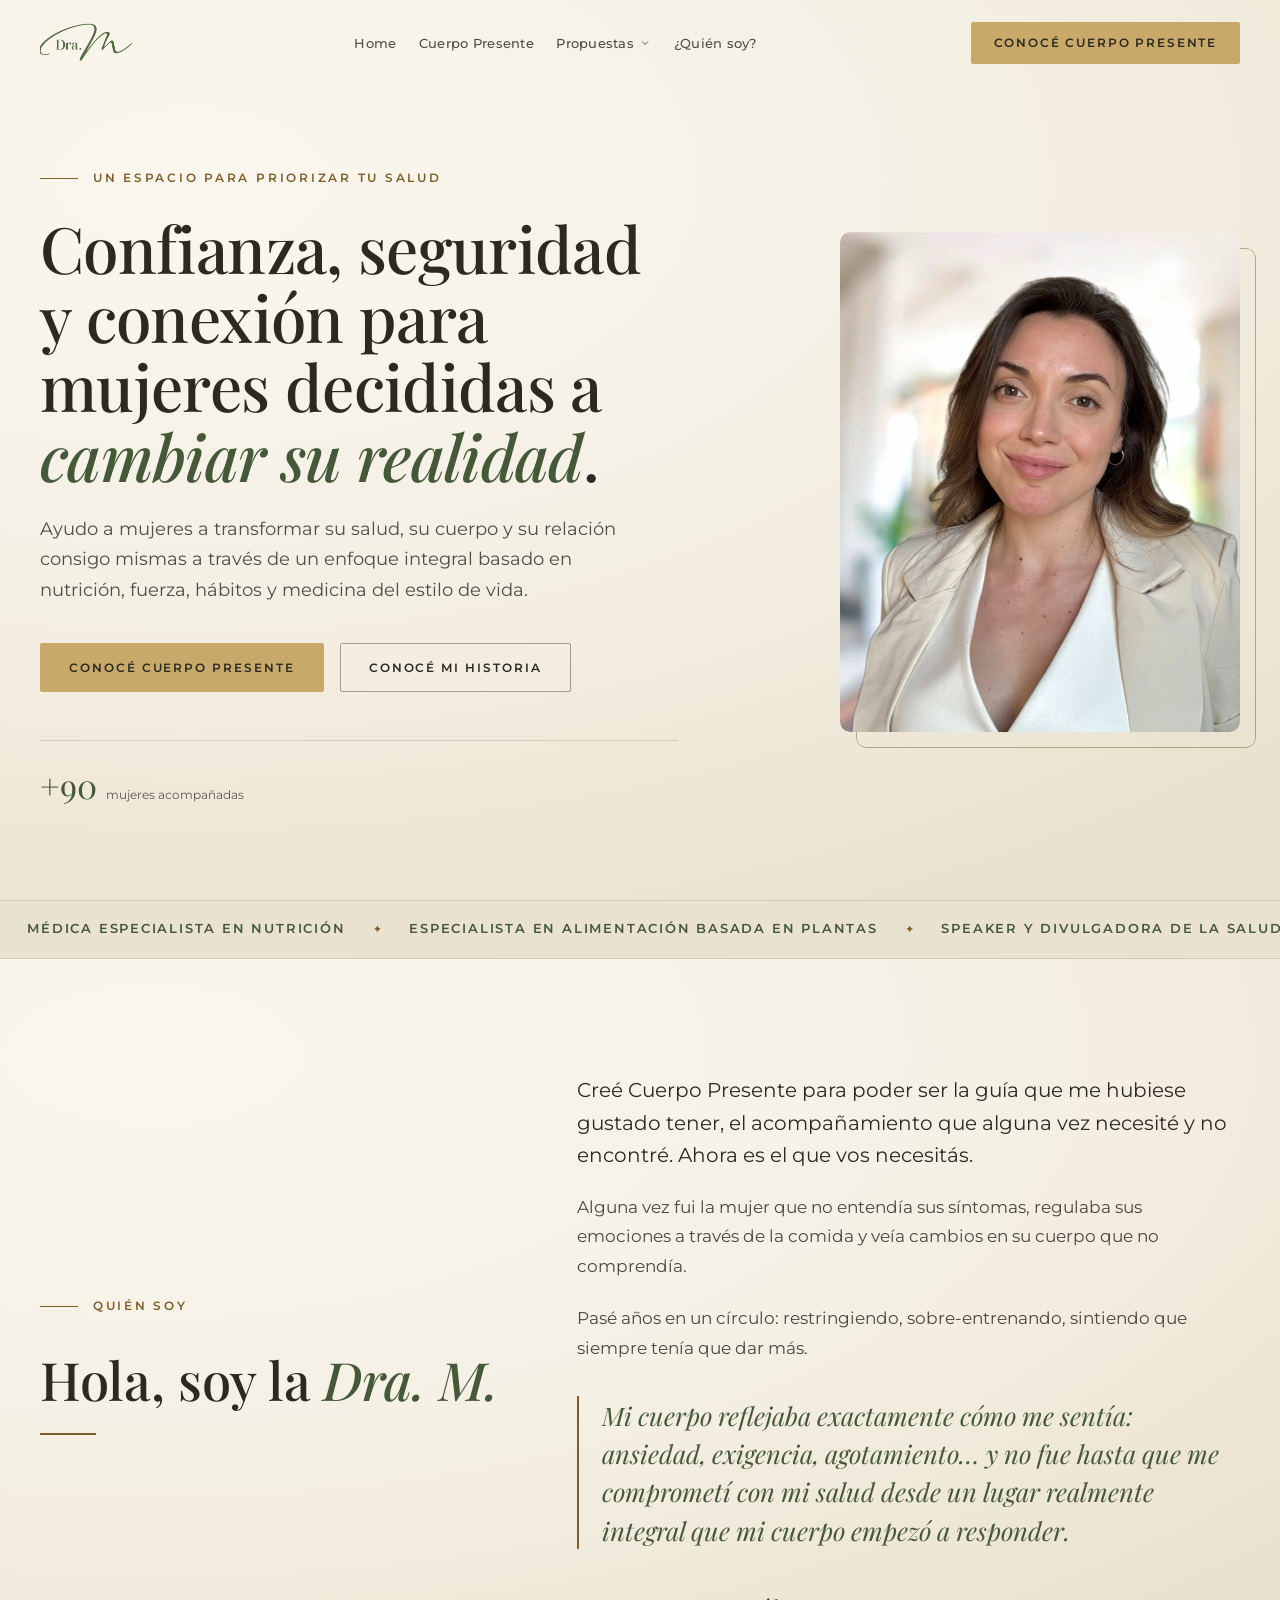
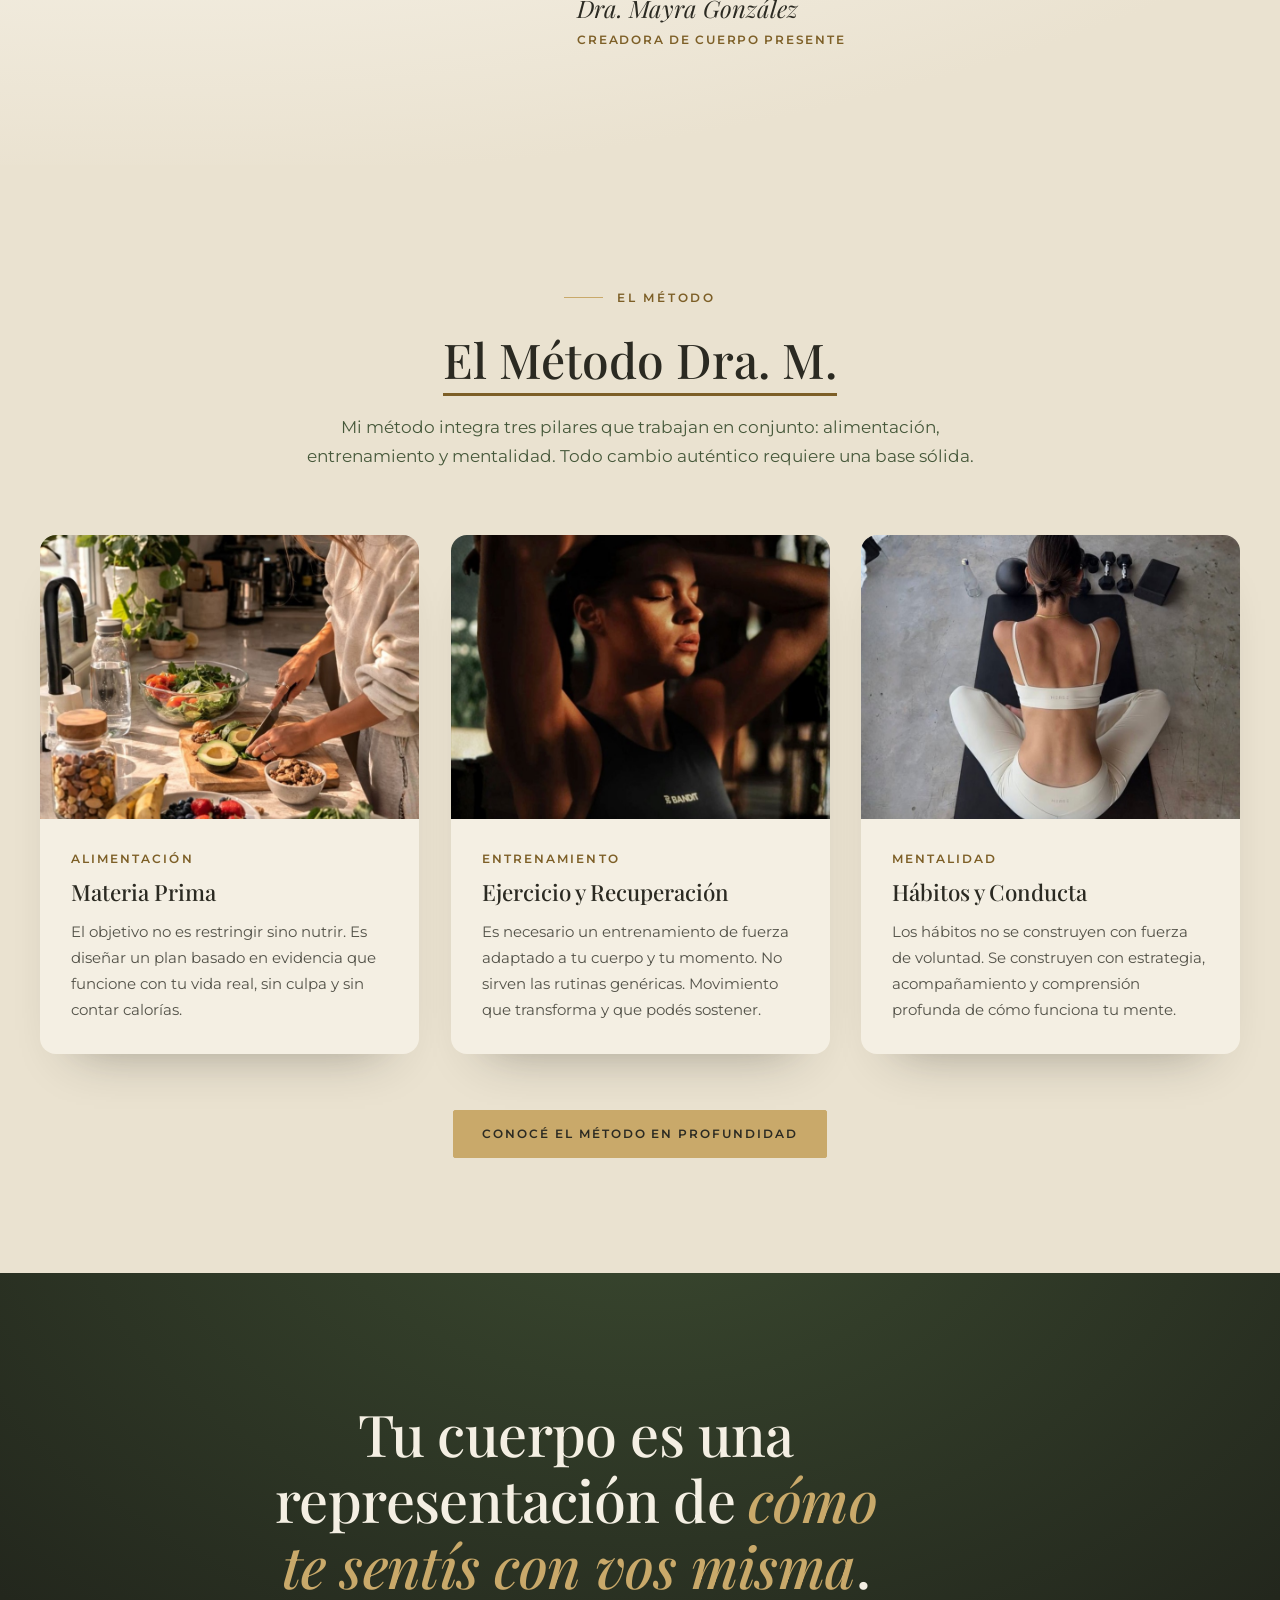
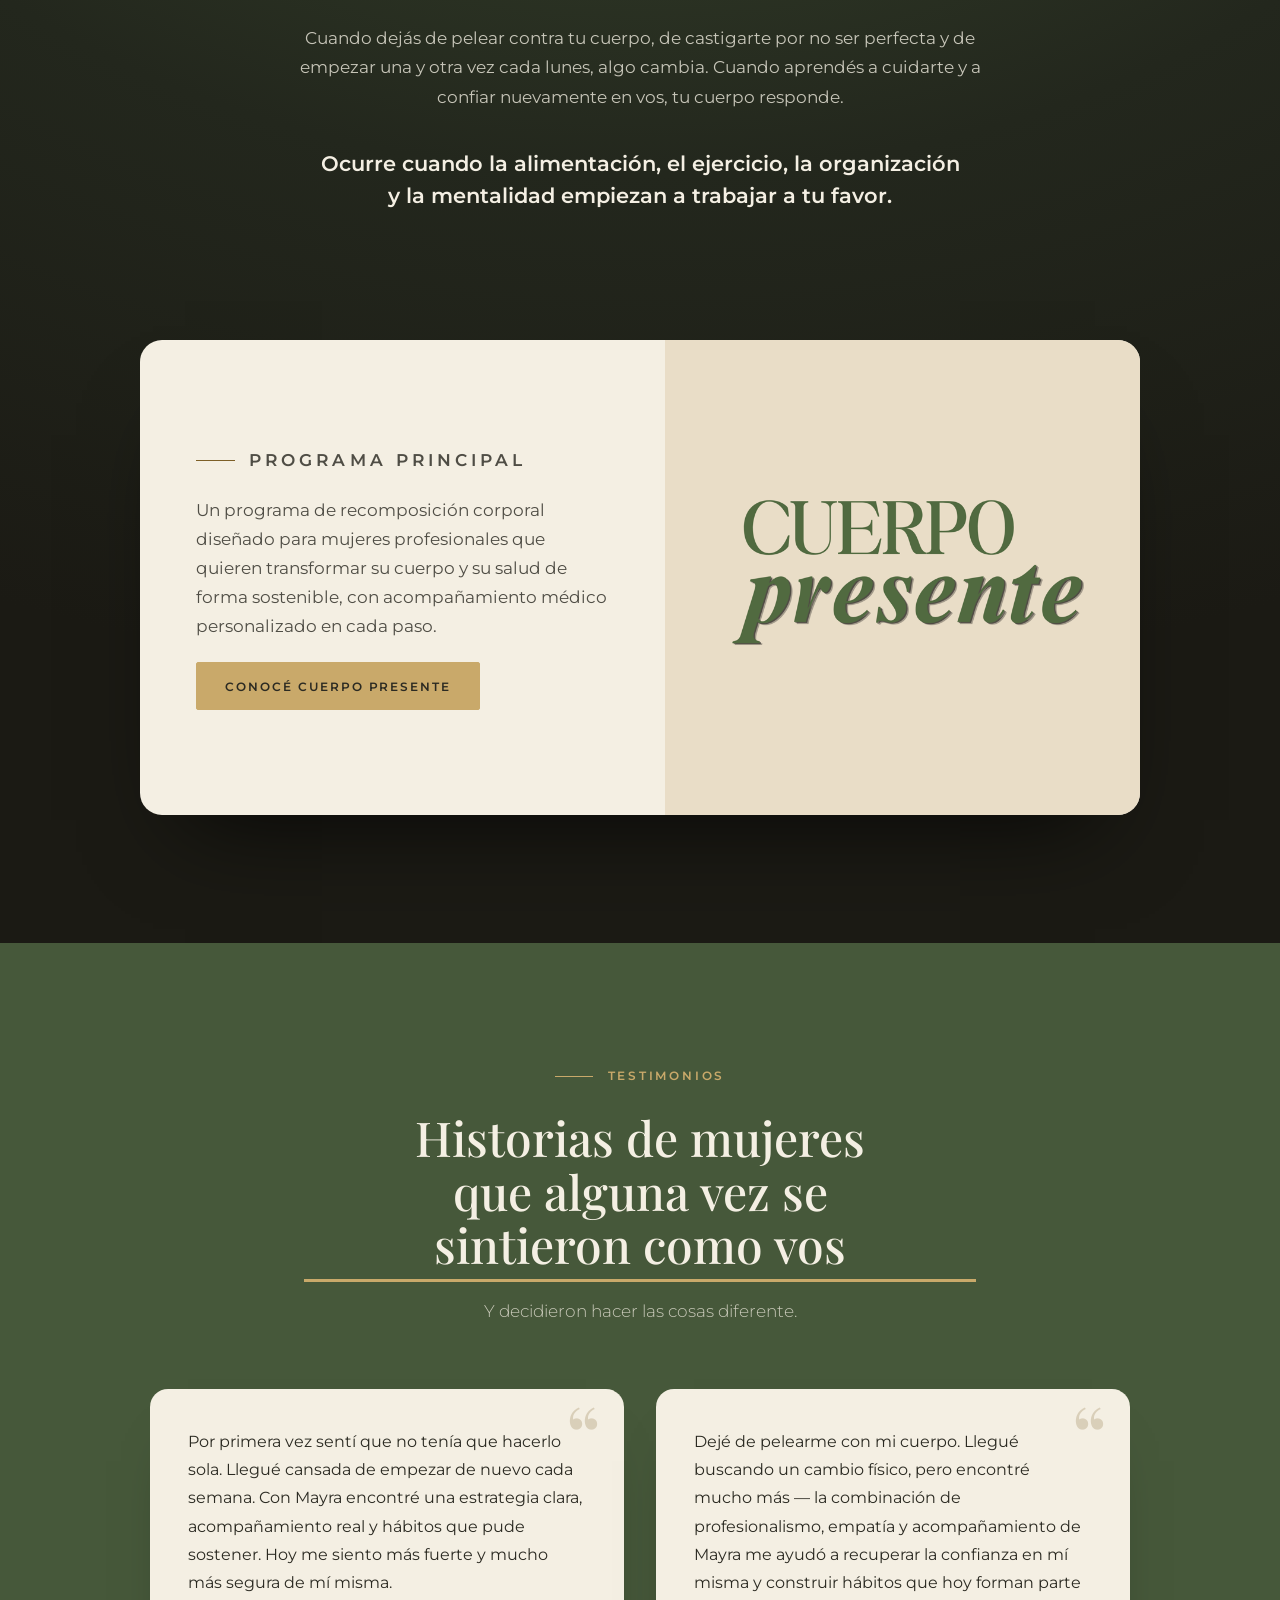
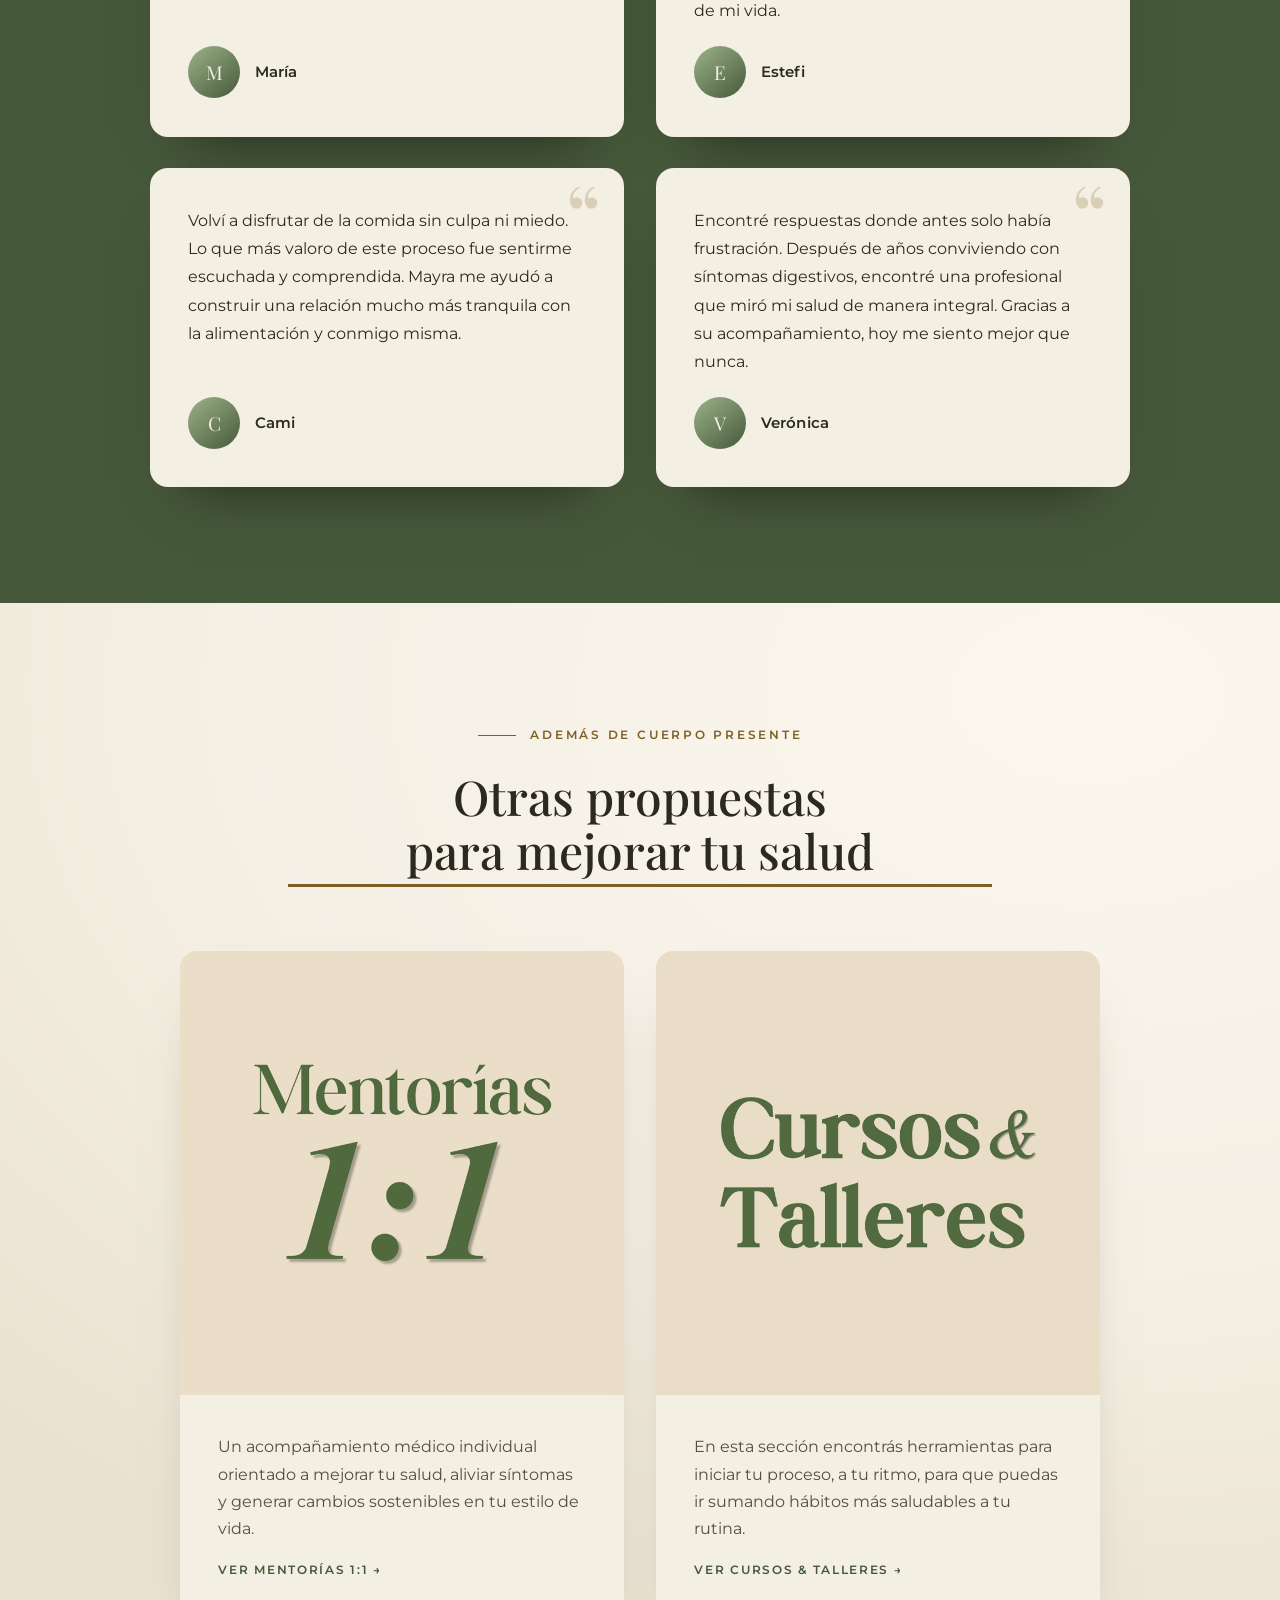
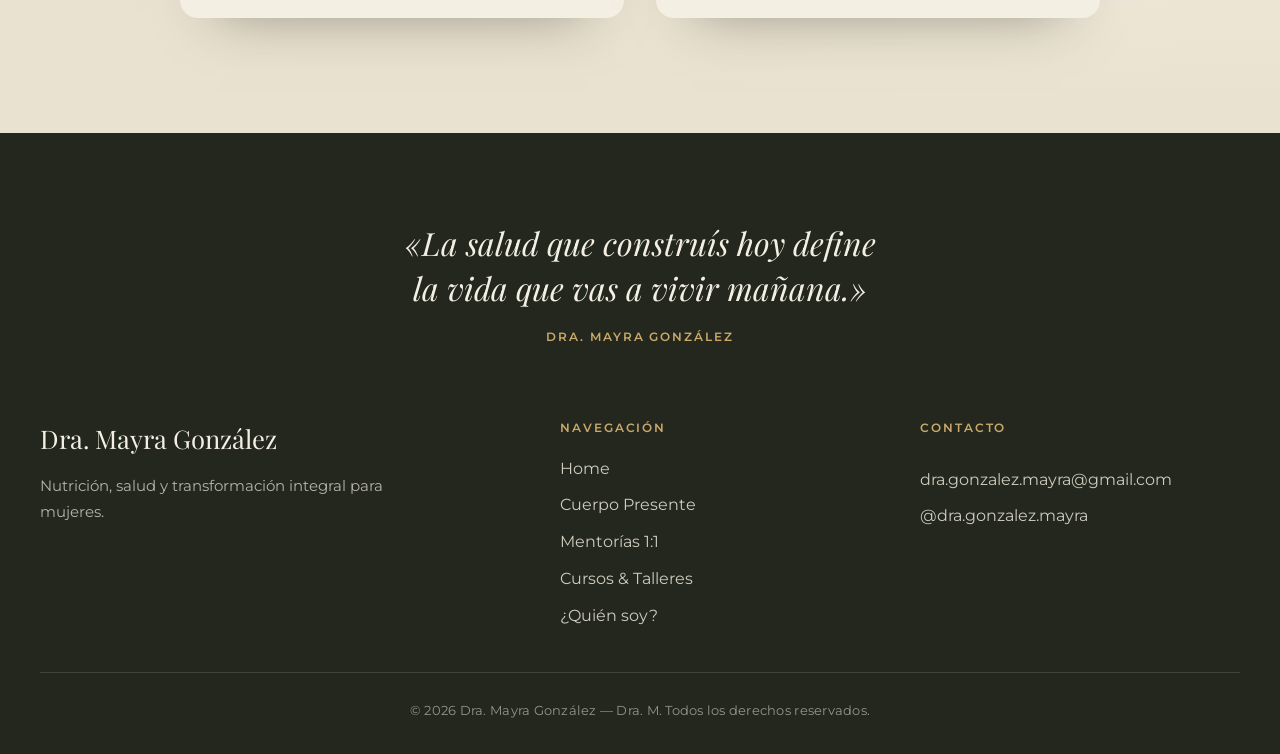
==== commit fb9f4ad9: "Quita el parpadeo ("apagón") entre páginas en mobile - Desactiva las View Transitions MPA (@view-tra" ====
--- a/index.html
+++ b/index.html
@@ -17,7 +17,7 @@
   <link rel="preconnect" href="https://fonts.gstatic.com" crossorigin />
   <link href="https://fonts.googleapis.com/css2?family=Playfair+Display:ital,wght@0,400;0,500;0,600;1,400&family=Montserrat:wght@300;400;500;600&display=swap" rel="stylesheet" />
 
-  <link rel="stylesheet" href="styles.css?v=4" />
+  <link rel="stylesheet" href="styles.css?v=7" />
 </head>
 <body>
   <a class="skip" href="#hero">Saltar al contenido</a>
@@ -322,6 +322,6 @@
     </div>
   </footer>
 
-  <script src="app.js?v=4" defer></script>
+  <script src="app.js?v=7" defer></script>
 </body>
 </html>
--- a/styles.css
+++ b/styles.css
@@ -853,15 +853,8 @@
 html{scroll-behavior:smooth;}
 :where(section,main){scroll-margin-top:2rem;}
 
-/* --- Transiciones entre páginas (View Transitions API, MPA) --- */
-@view-transition{ navigation:auto; }
-::view-transition-old(root){animation:vtFadeOut .32s ease both;}
-::view-transition-new(root){animation:vtFadeIn .42s ease both;}
-@keyframes vtFadeOut{to{opacity:0;}}
-@keyframes vtFadeIn{from{opacity:0;transform:translateY(8px);}to{opacity:1;transform:none;}}
-/* Header y footer persisten (no cross-fade) entre páginas */
-.site-header{view-transition-name:site-header;}
-.site-footer{view-transition-name:site-footer;}
+/* Transiciones entre páginas desactivadas: el cross-fade MPA producía un
+   parpadeo ("apagón") en mobile al ir de una página clara a una oscura. */
 
 /* --- Hover lift consistente en cards --- */
 .pillar,.recurso-card,.prop-card,.testi-card{
@@ -1007,3 +1000,25 @@
   .js .paint,.js .paint-olive,.js .paint-l{background-position:0 0;transition:none;}
   .js .proceso-steps::after{transform:scaleY(1);transition:none;}
 }
+
+
+/* --- Sin "salto" al cargar: el hero aparece con fundido, sin desplazamiento --- */
+.hero .reveal, .cp-hero .reveal, .cursos-hero .reveal,
+.md-hero .reveal, .qs-hero .reveal{ transform:none !important; }
+
+
+/* --- Anti-flash ("apagón"): el hero aparece con fundido por CSS desde el 1er frame --- */
+.hero .reveal, .cp-hero .reveal, .cursos-hero .reveal,
+.md-hero .reveal, .qs-hero .reveal{
+  transform:none !important;
+  animation:fadeInSoft .8s ease both;
+}
+.hero .reveal.d1,.cp-hero .reveal.d1,.cursos-hero .reveal.d1,.md-hero .reveal.d1,.qs-hero .reveal.d1{animation-delay:.06s;}
+.hero .reveal.d2,.cp-hero .reveal.d2,.cursos-hero .reveal.d2,.md-hero .reveal.d2,.qs-hero .reveal.d2{animation-delay:.12s;}
+.hero .reveal.d3,.cp-hero .reveal.d3,.cursos-hero .reveal.d3,.md-hero .reveal.d3,.qs-hero .reveal.d3{animation-delay:.18s;}
+.hero .reveal.d4,.cp-hero .reveal.d4,.cursos-hero .reveal.d4,.md-hero .reveal.d4,.qs-hero .reveal.d4{animation-delay:.24s;}
+@keyframes fadeInSoft{from{opacity:0;}to{opacity:1;}}
+@media (prefers-reduced-motion: reduce){
+  .hero .reveal, .cp-hero .reveal, .cursos-hero .reveal,
+  .md-hero .reveal, .qs-hero .reveal{animation:none;opacity:1;}
+}
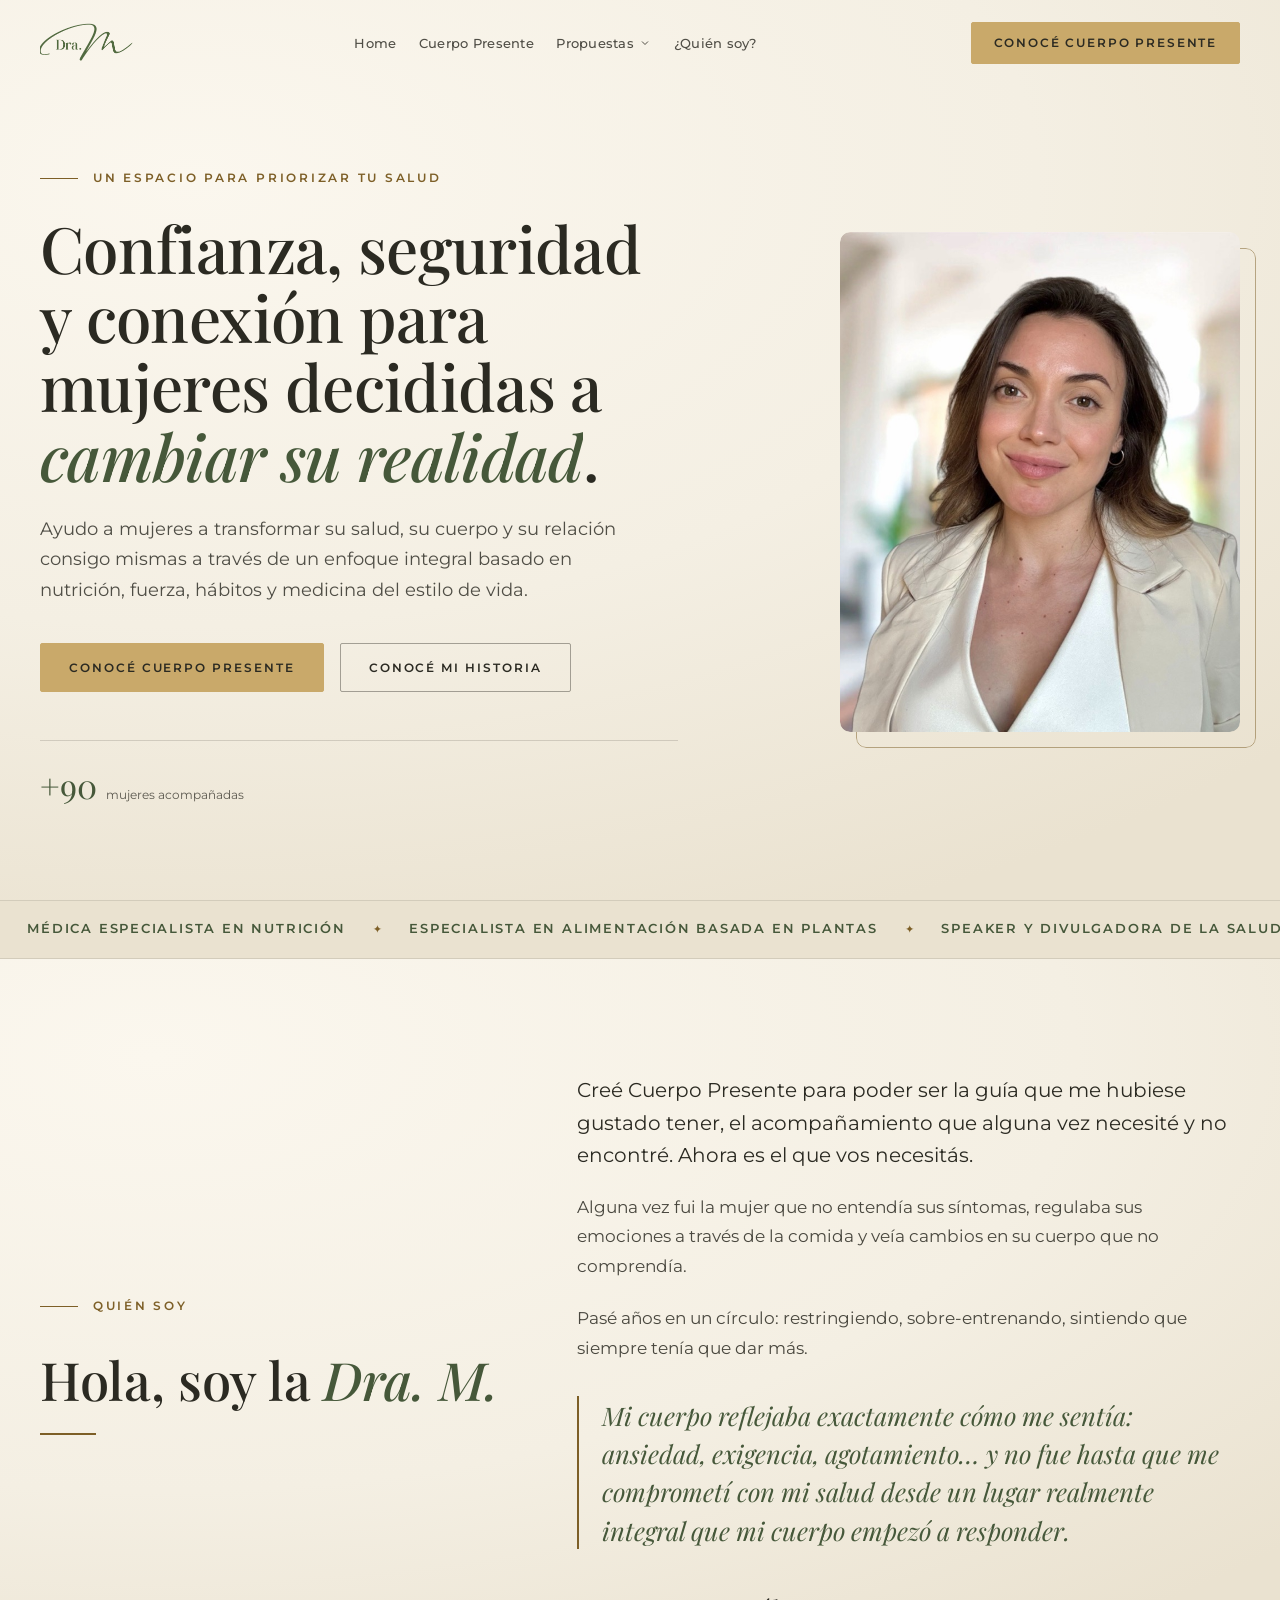
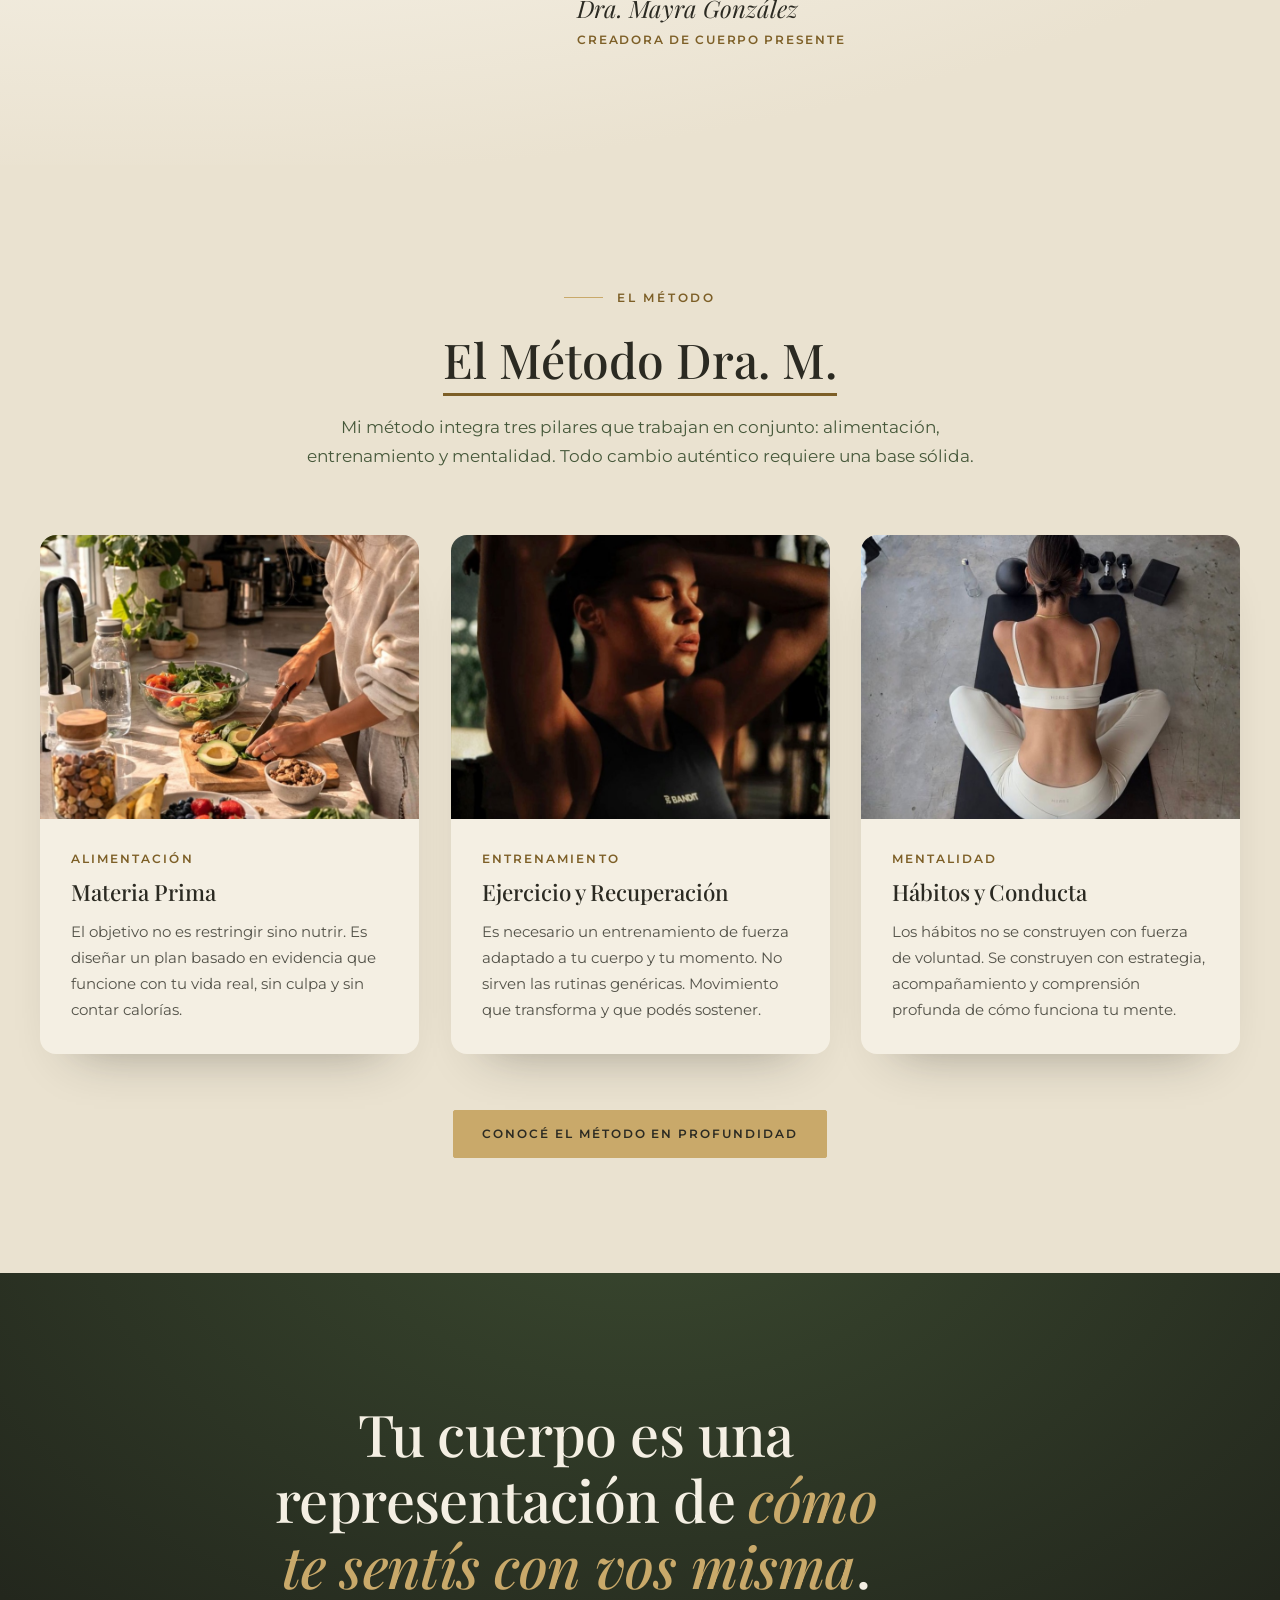
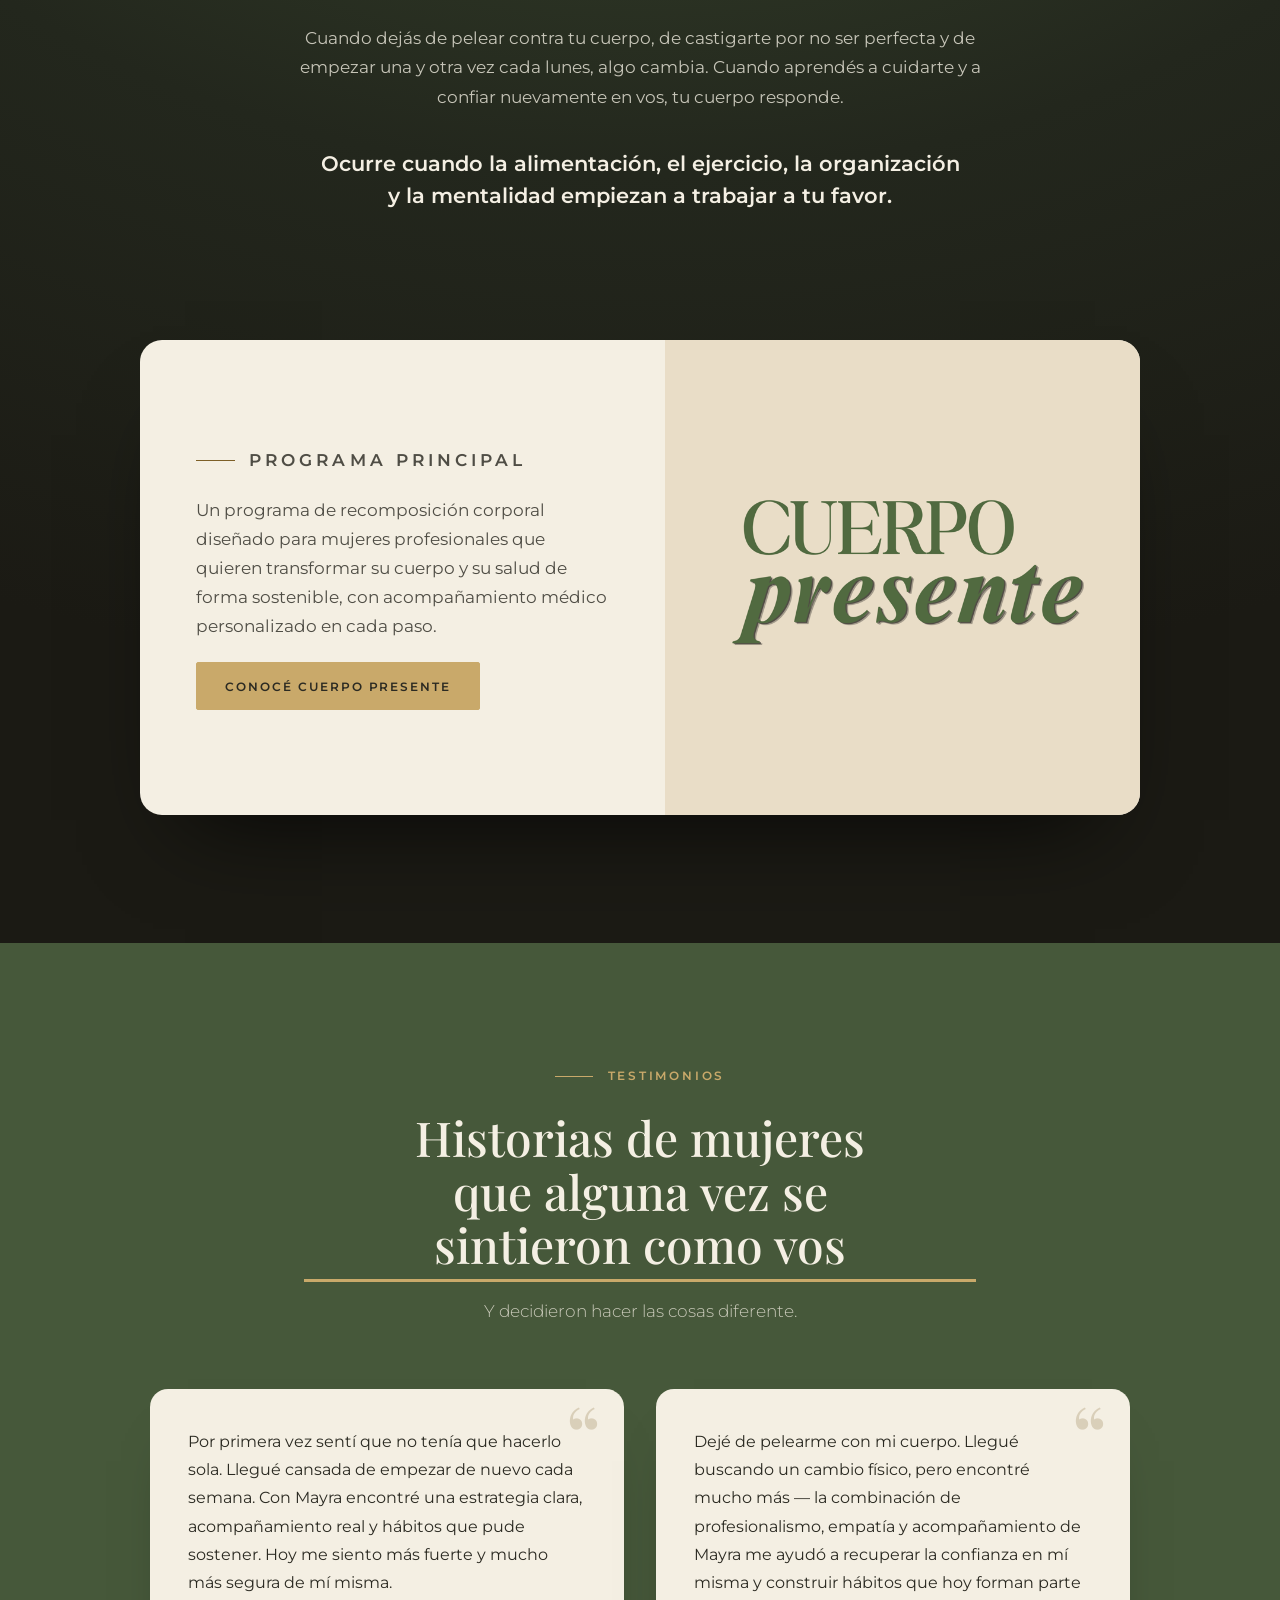
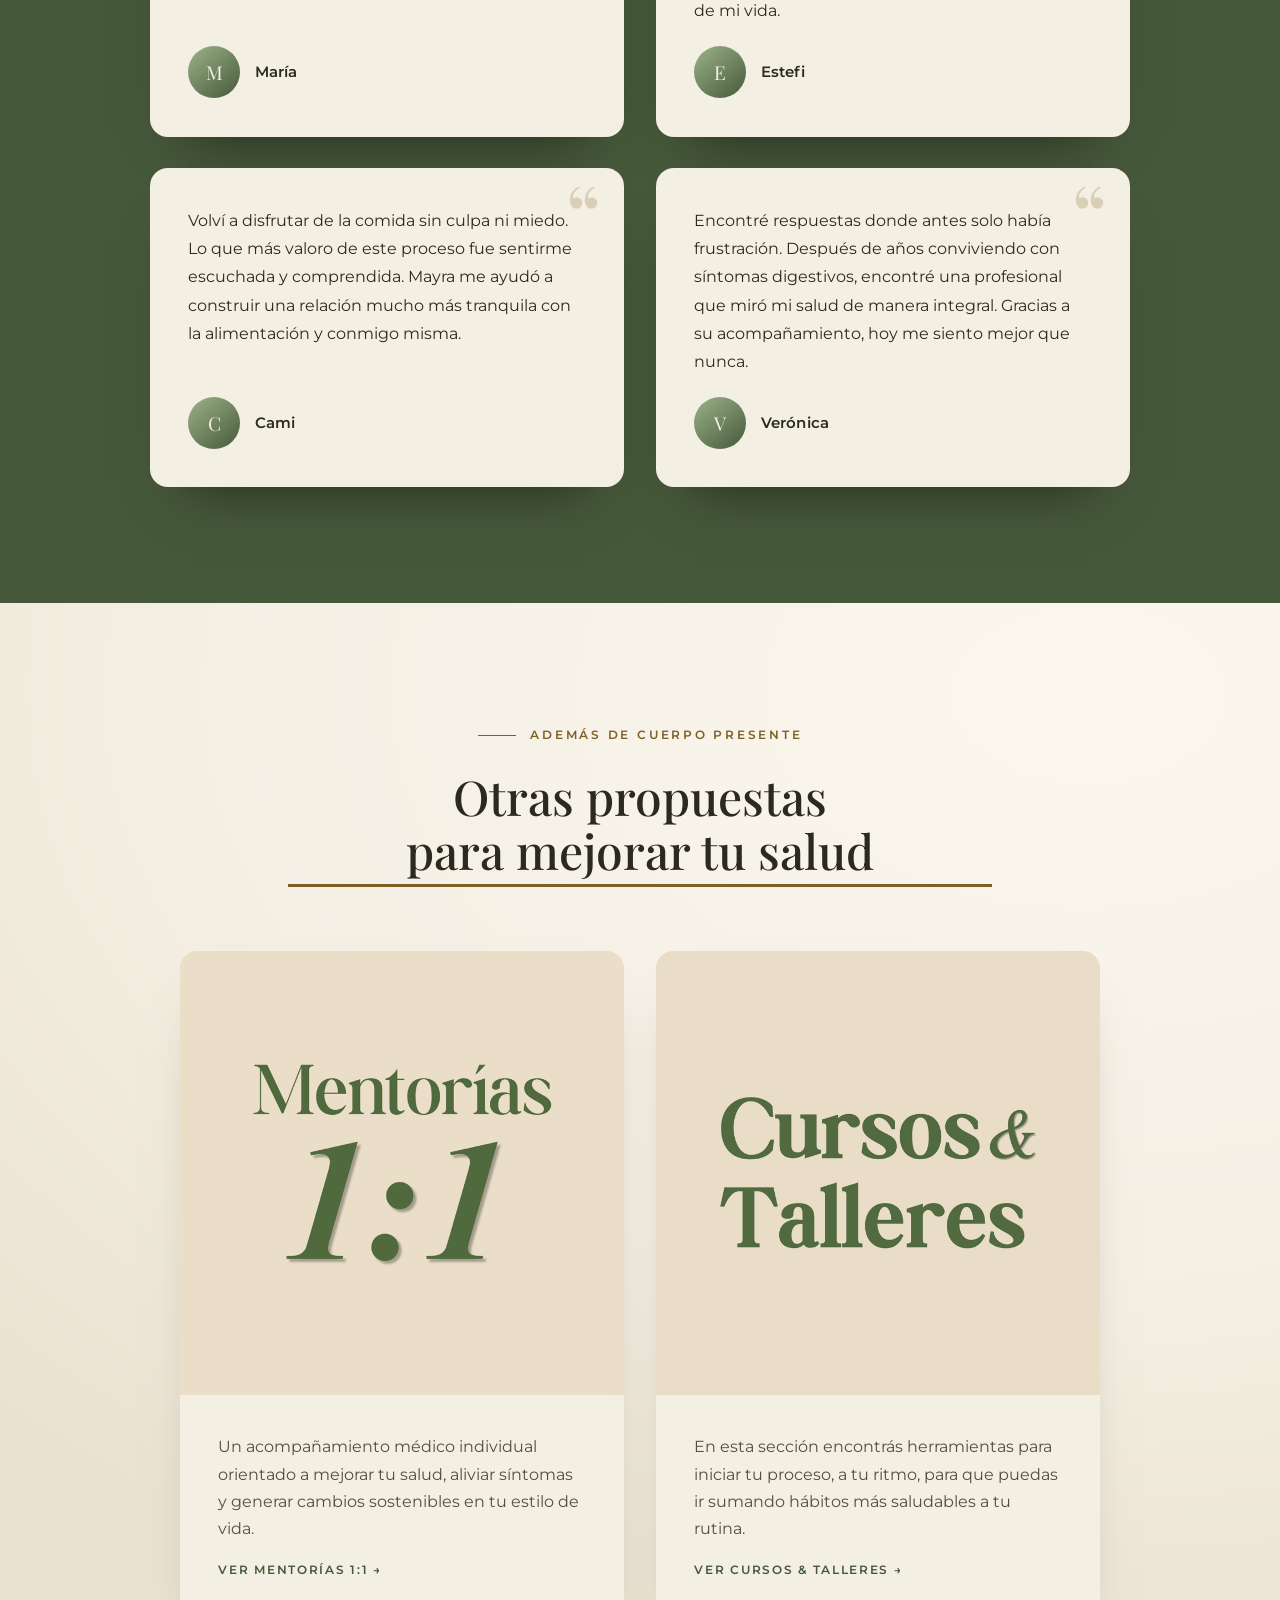
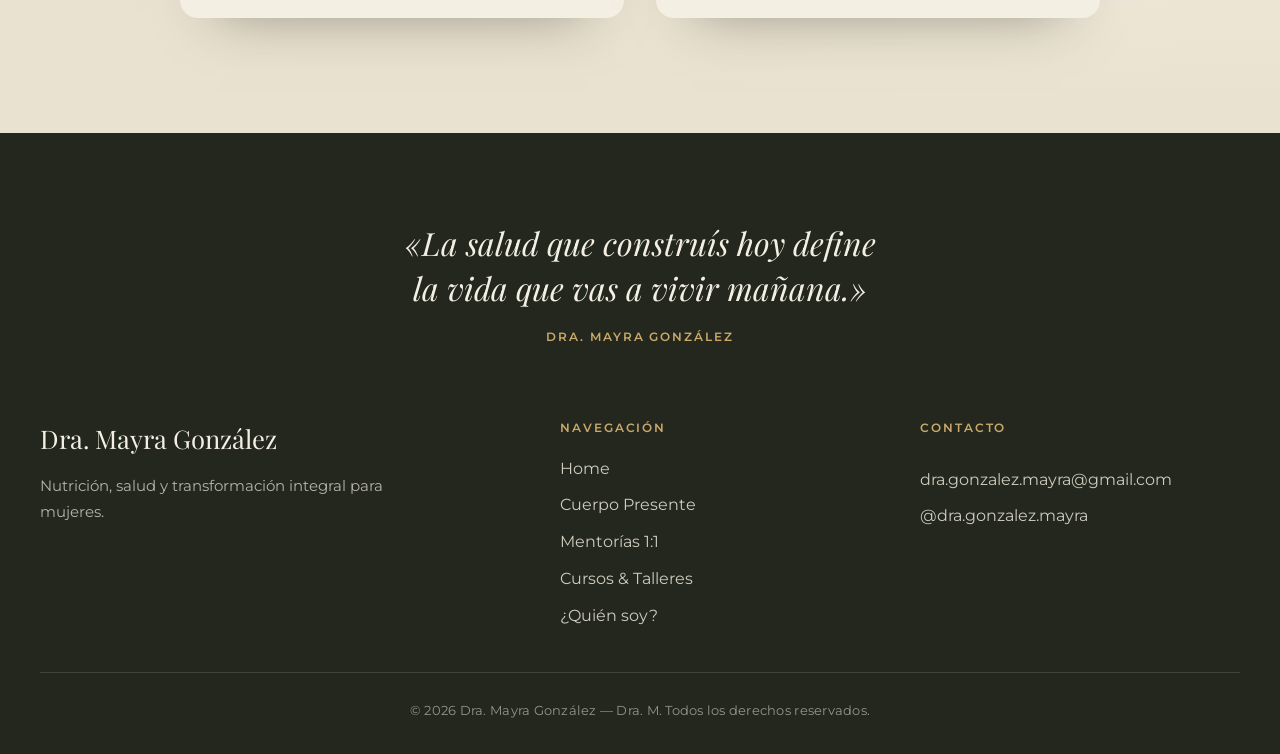
==== commit e8cab350: "Efecto de pintado en acentos + imagen del hero de Cuerpo Presente - Incluye img/fondocp1.jpg (faltab" ====
--- a/index.html
+++ b/index.html
@@ -17,7 +17,7 @@
   <link rel="preconnect" href="https://fonts.gstatic.com" crossorigin />
   <link href="https://fonts.googleapis.com/css2?family=Playfair+Display:ital,wght@0,400;0,500;0,600;1,400&family=Montserrat:wght@300;400;500;600&display=swap" rel="stylesheet" />
 
-  <link rel="stylesheet" href="styles.css?v=7" />
+  <link rel="stylesheet" href="styles.css?v=9" />
 </head>
 <body>
   <a class="skip" href="#hero">Saltar al contenido</a>
@@ -322,6 +322,6 @@
     </div>
   </footer>
 
-  <script src="app.js?v=7" defer></script>
+  <script src="app.js?v=9" defer></script>
 </body>
 </html>
--- a/styles.css
+++ b/styles.css
@@ -775,8 +775,9 @@
 .quotes-head .eyebrow::before{background:var(--gold-deep);}
 .quotes-head h2{font-family:var(--serif);font-weight:500;font-size:clamp(1.8rem,3.6vw,2.7rem);line-height:1.14;margin:0 0 .6rem;color:var(--ink);text-wrap:balance;}
 .quotes-head p{margin:0;font-size:1.02rem;color:rgba(43,42,34,.75);}
-.quotes-grid{display:grid;grid-template-columns:repeat(auto-fit,minmax(260px,1fr));gap:1.25rem;max-width:900px;margin-inline:auto;}
-.quote-card{position:relative;background:var(--cream);border-radius:16px;padding:2rem 2rem 1.75rem;box-shadow:0 26px 50px -40px rgba(43,42,34,.5);}
+.quotes-grid{display:flex;flex-wrap:wrap;justify-content:center;gap:1.25rem;max-width:820px;margin-inline:auto;}
+.quote-card{flex:1 1 320px;max-width:380px;position:relative;background:var(--cream);border-radius:16px;padding:2rem 2rem 1.75rem;box-shadow:0 26px 50px -40px rgba(43,42,34,.5);}
+@media (max-width:640px){.quote-card{flex-basis:100%;max-width:34rem;}}
 .quote-card::before{content:"\201C";position:absolute;top:.2rem;left:1.2rem;font-family:var(--serif);font-size:3.5rem;line-height:1;color:var(--gold-deep);opacity:.25;}
 .quote-card p{font-family:var(--serif);font-style:italic;font-size:1.05rem;line-height:1.5;color:var(--ink);margin:0;position:relative;z-index:1;}
 
@@ -1022,3 +1023,19 @@
   .hero .reveal, .cp-hero .reveal, .cursos-hero .reveal,
   .md-hero .reveal, .qs-hero .reveal{animation:none;opacity:1;}
 }
+
+
+/* --- Acento dorado que se pinta (sobre fondo oscuro) --- */
+.paint-gold-l{--paint-on:var(--gold);--paint-off:rgba(201,169,106,.30);}
+.js .paint-gold-l{
+  animation:none !important;
+  background-image:linear-gradient(90deg,var(--paint-on) 50%,var(--paint-off) 50%);
+  background-size:220% 100%;background-position:100% 0;background-repeat:no-repeat;
+  -webkit-background-clip:text;background-clip:text;color:transparent;-webkit-text-fill-color:transparent;
+  transition:background-position 1.3s cubic-bezier(.33,.1,.2,1);
+}
+.js .paint-gold-l.painted{background-position:0 0;}
+@media (prefers-reduced-motion: reduce){ .js .paint-gold-l{background-position:0 0;transition:none;} }
+
+/* Acento en el título de Quién Soy */
+.qs-hero h1 em{font-style:italic;color:var(--olive);}
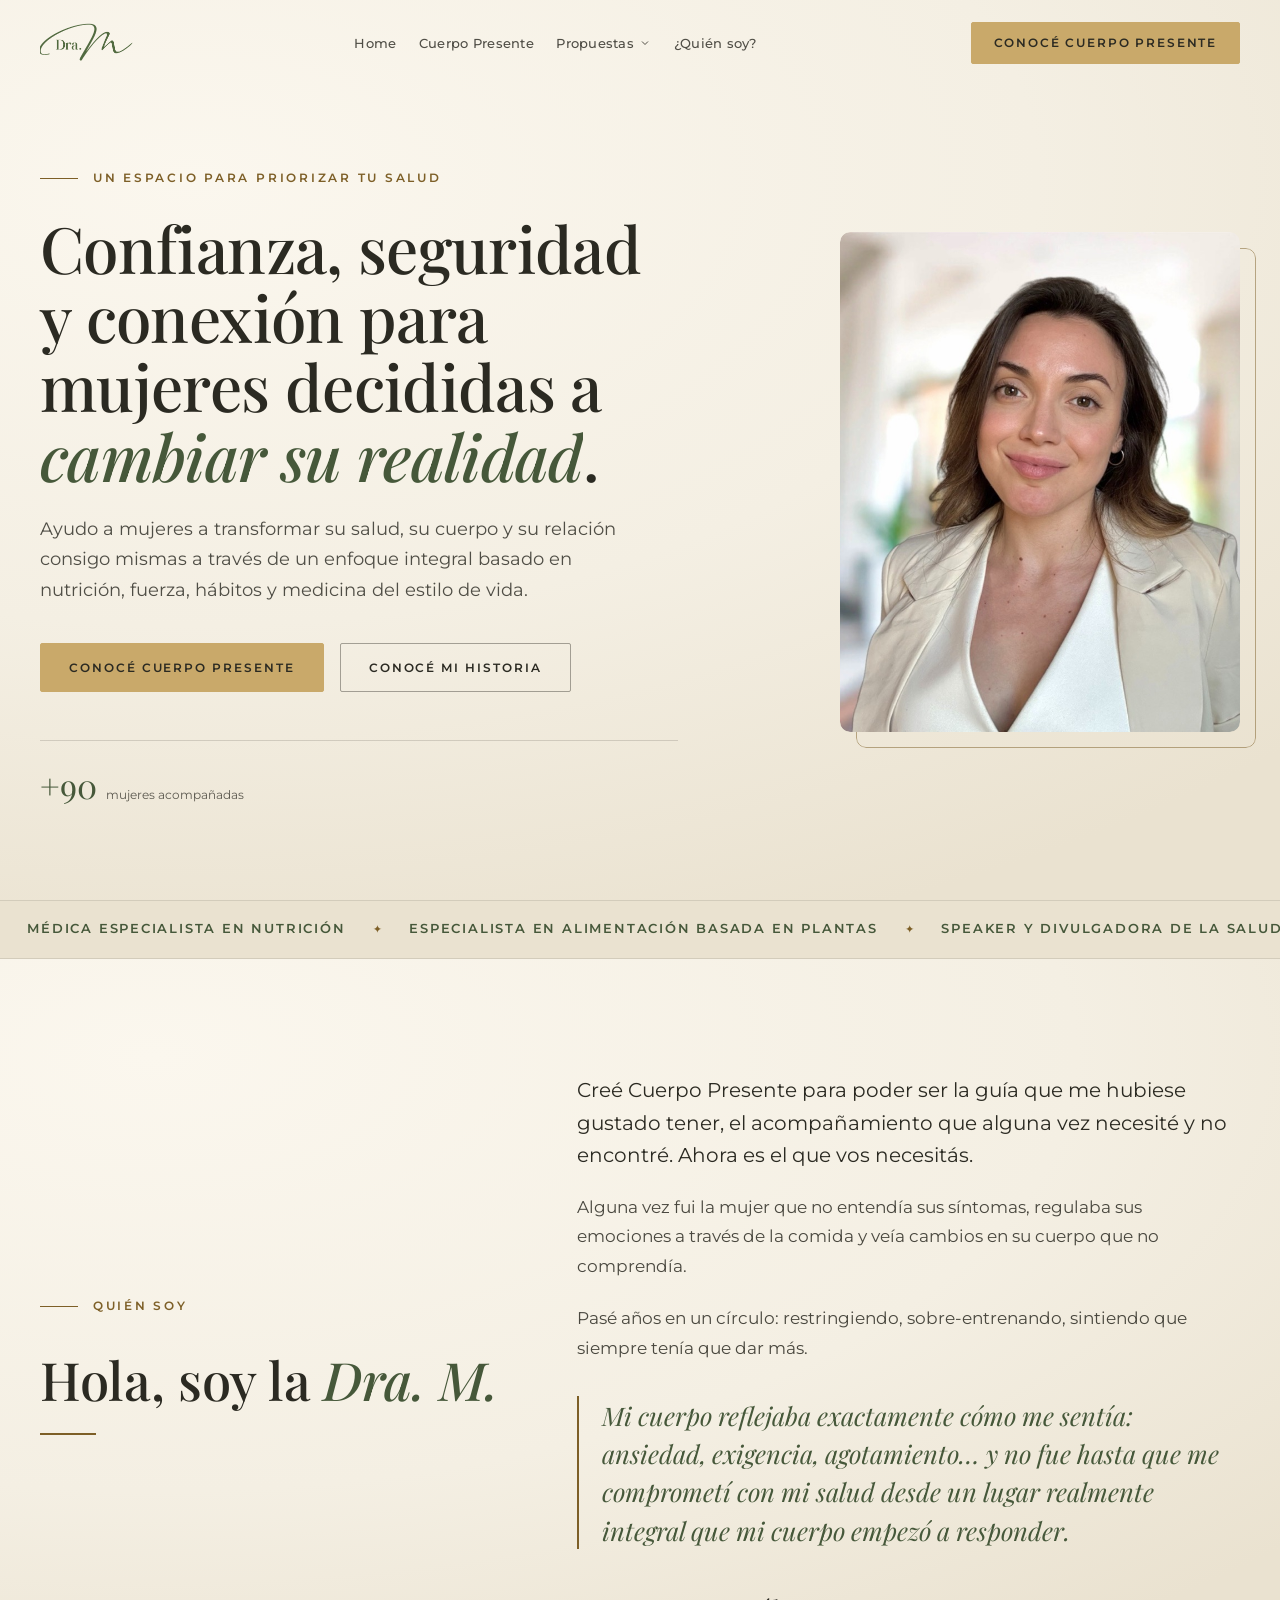
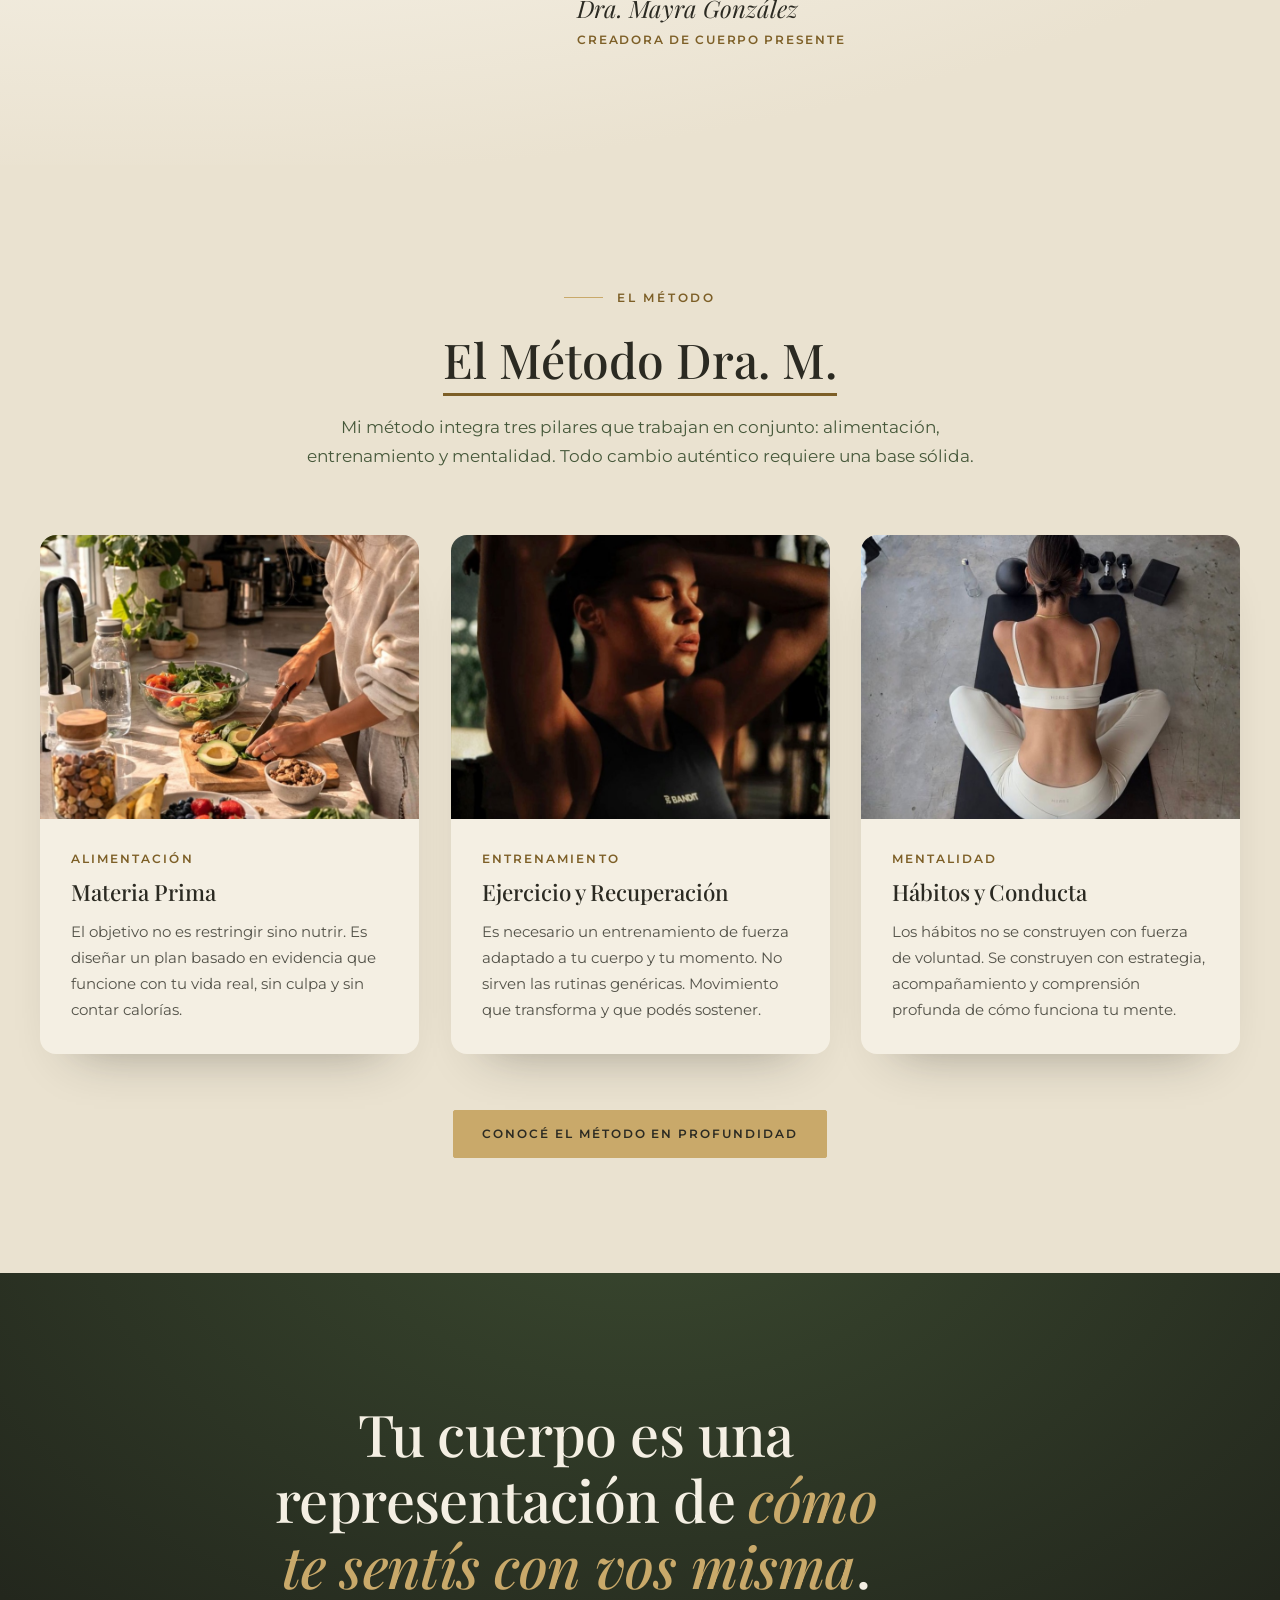
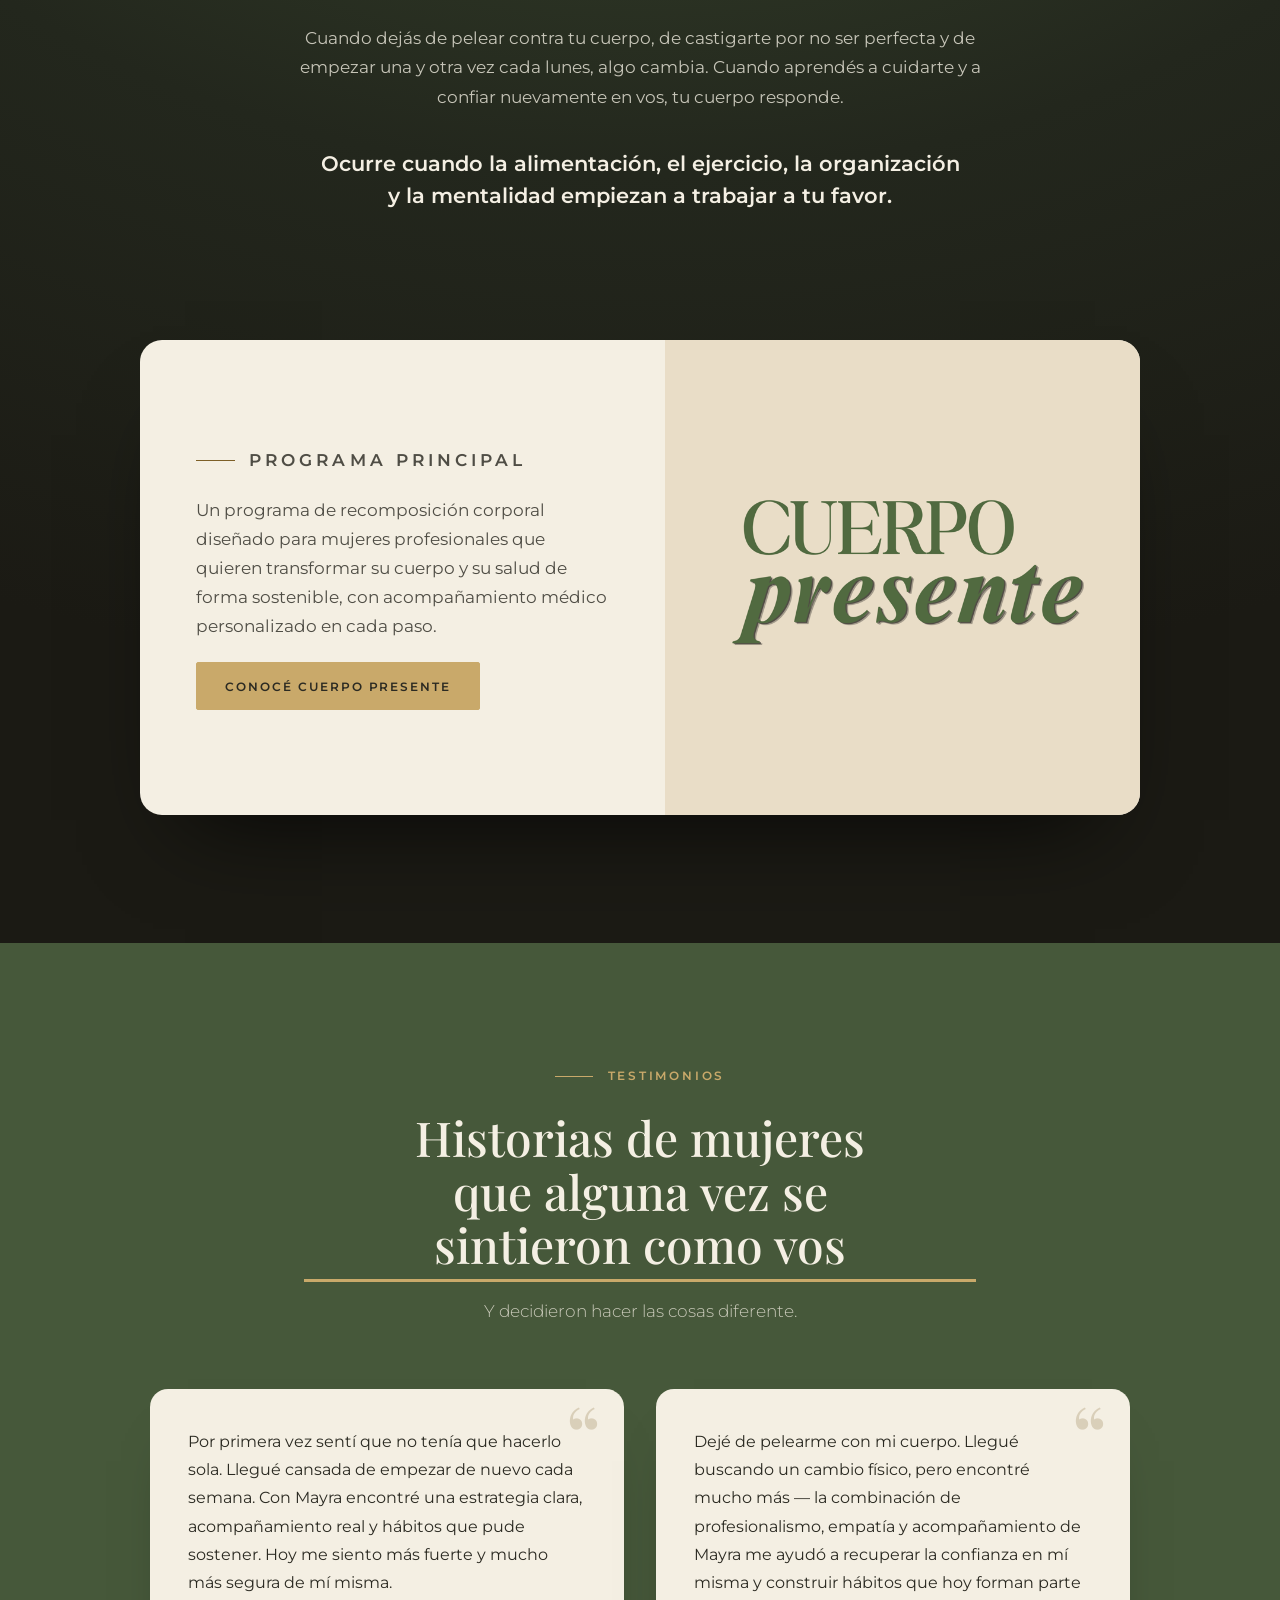
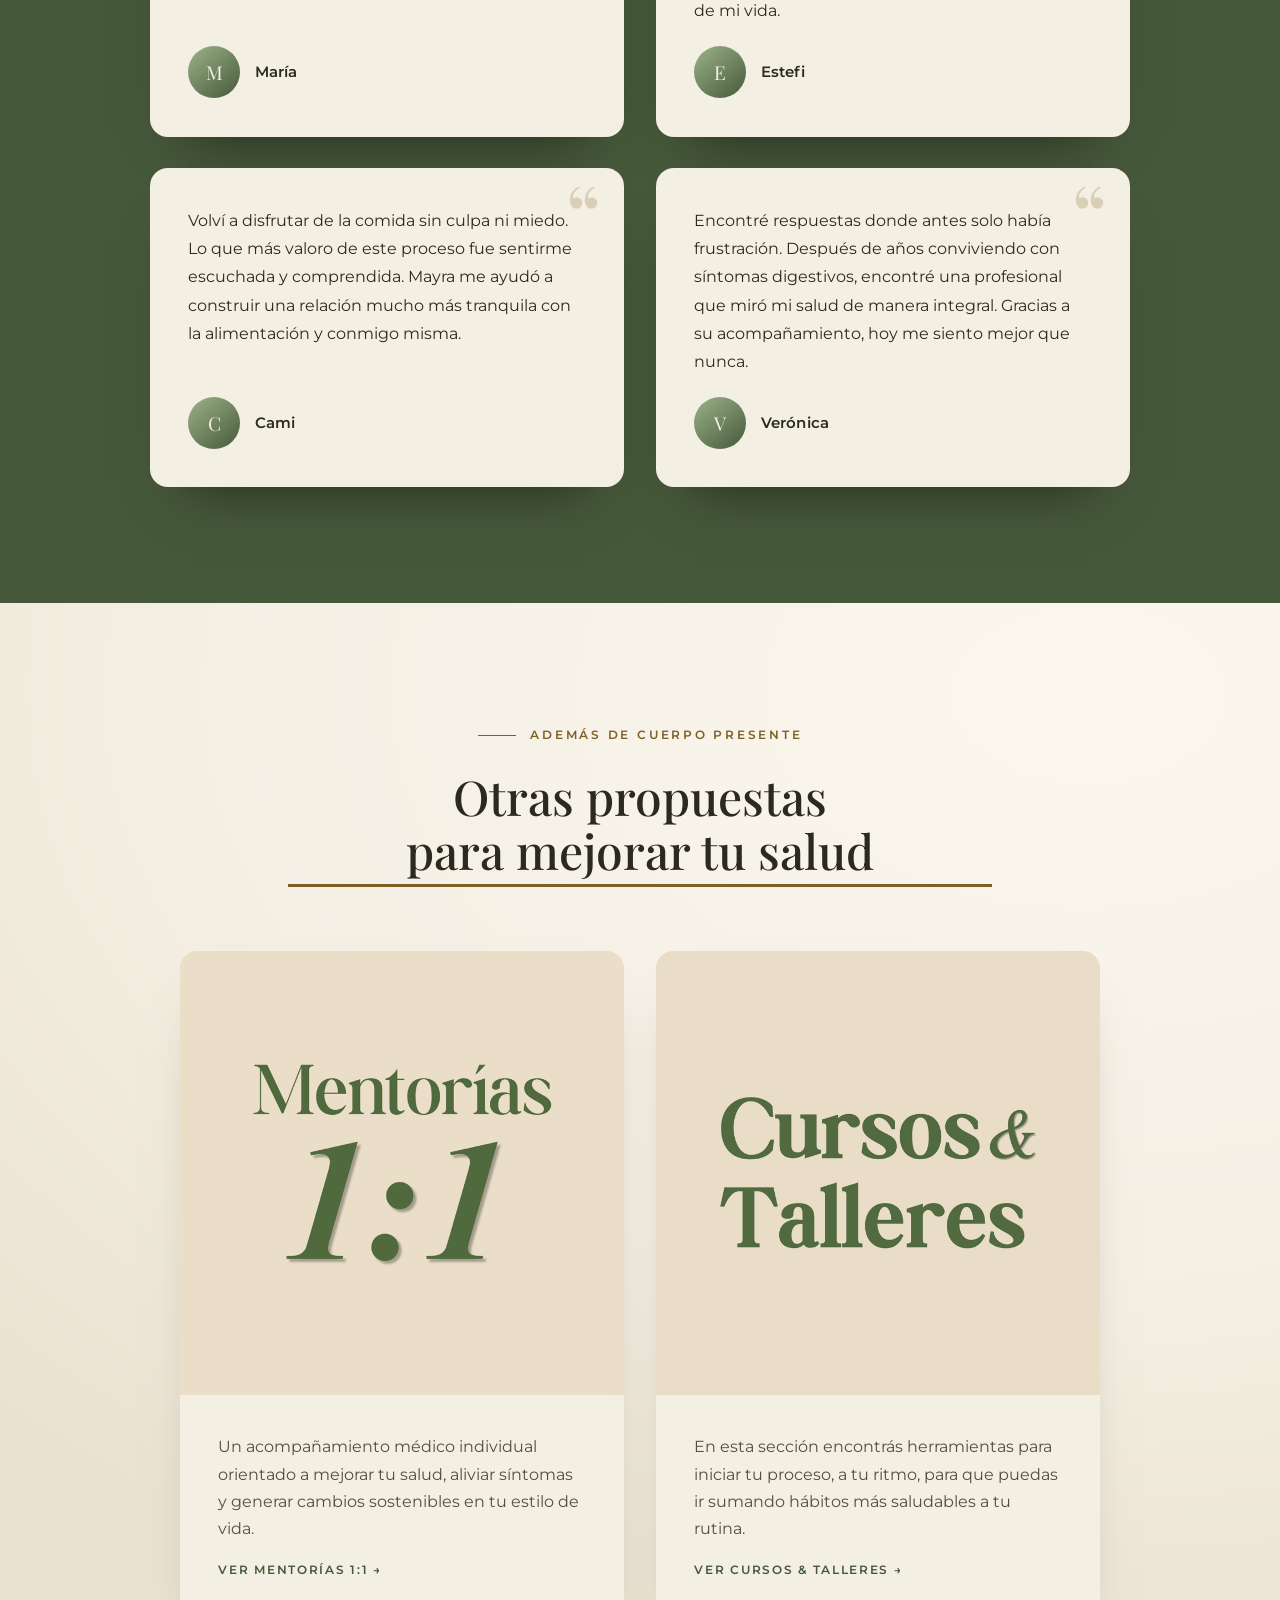
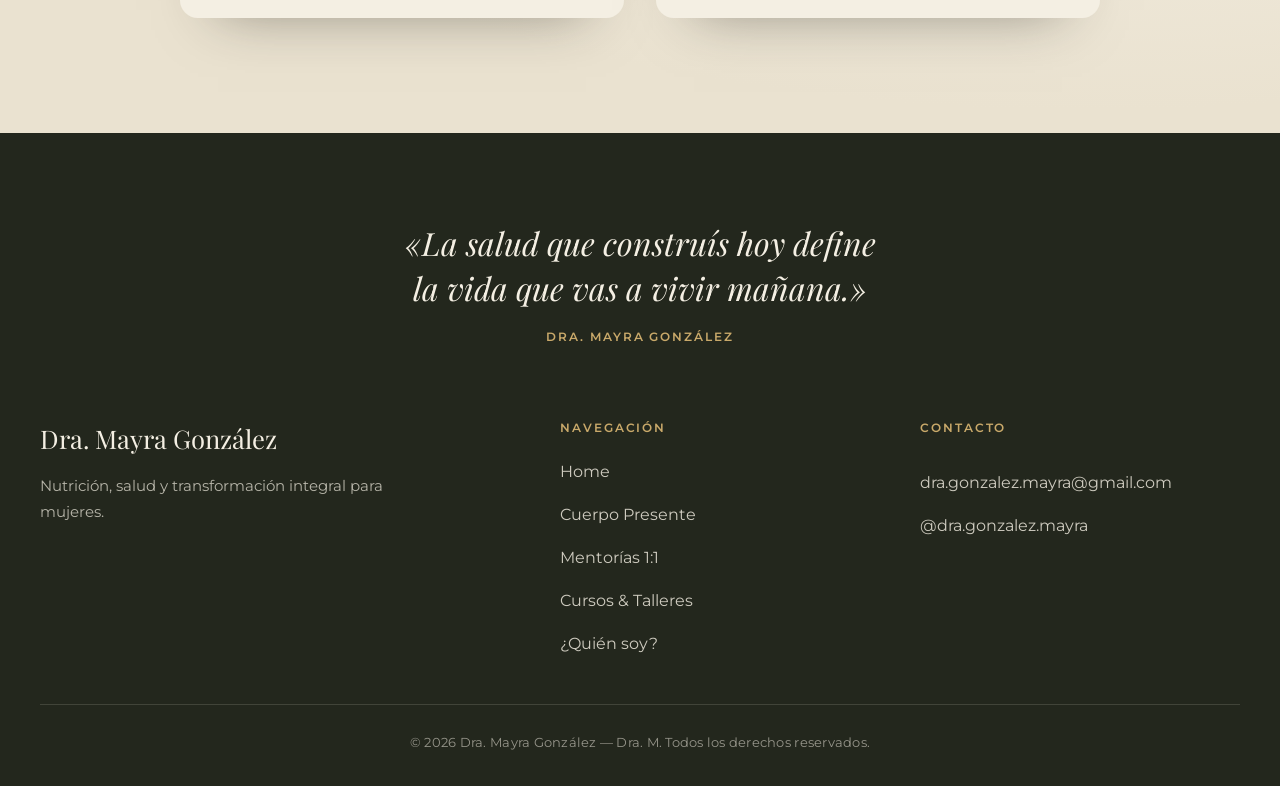
==== commit 03aaa962: "Fixes de UX mobile (auditoría) - Input de waitlist a 16px (evita el zoom automático de iOS) - Menú m" ====
--- a/index.html
+++ b/index.html
@@ -2,7 +2,7 @@
 <html lang="es" class="no-js">
 <head>
   <meta charset="UTF-8" />
-  <meta name="viewport" content="width=device-width, initial-scale=1" />
+  <meta name="viewport" content="width=device-width, initial-scale=1, viewport-fit=cover" />
   <title>Dra. Mayra González | Nutrición y Transformación Integral para Mujeres</title>
   <meta name="description" content="Médica especialista en nutrición. Ayudo a mujeres a transformar su salud, su cuerpo y su relación consigo mismas desde un enfoque integral: nutrición, fuerza, hábitos y medicina del estilo de vida." />
   <meta name="theme-color" content="#F4EFE3" />
@@ -17,7 +17,7 @@
   <link rel="preconnect" href="https://fonts.gstatic.com" crossorigin />
   <link href="https://fonts.googleapis.com/css2?family=Playfair+Display:ital,wght@0,400;0,500;0,600;1,400&family=Montserrat:wght@300;400;500;600&display=swap" rel="stylesheet" />
 
-  <link rel="stylesheet" href="styles.css?v=9" />
+  <link rel="stylesheet" href="styles.css?v=10" />
 </head>
 <body>
   <a class="skip" href="#hero">Saltar al contenido</a>
@@ -322,6 +322,6 @@
     </div>
   </footer>
 
-  <script src="app.js?v=9" defer></script>
+  <script src="app.js?v=10" defer></script>
 </body>
 </html>
--- a/styles.css
+++ b/styles.css
@@ -1039,3 +1039,29 @@
 
 /* Acento en el título de Quién Soy */
 .qs-hero h1 em{font-style:italic;color:var(--olive);}
+
+
+/* ============================================================
+   Fixes de UX mobile (auditoría)
+   ============================================================ */
+/* 1) Evitar zoom de iOS al enfocar el input (>=16px) */
+.waitlist-form input{font-size:16px;}
+
+/* 2) Menú mobile: filas completas y táctiles (>=44px) */
+@media (max-width:920px){
+  .nav-links.open{gap:.15rem;}
+  .nav-links.open a,
+  .nav-links.open .nav-disclosure{display:block;width:100%;padding:.7rem 0;text-align:left;}
+  .nav-links.open .submenu a{padding:.55rem 0;}
+  /* 4) Hamburguesa ~44px */
+  .nav-toggle{padding:.55rem;}
+}
+
+/* 3) Cards "Otras propuestas" (Home) totalmente clickeables */
+.prop-card{position:relative;transition:transform .28s ease,box-shadow .28s ease;}
+.prop-card:hover{transform:translateY(-4px);box-shadow:0 42px 70px -38px rgba(43,42,34,.6);}
+.prop-card .prop-link::after{content:"";position:absolute;inset:0;z-index:1;}
+.prop-card:focus-within{outline:2px solid var(--gold);outline-offset:3px;}
+
+/* 5) Footer: más área táctil por link */
+.footer-nav a,.footer-contact a{display:inline-block;padding-block:.2rem;}
